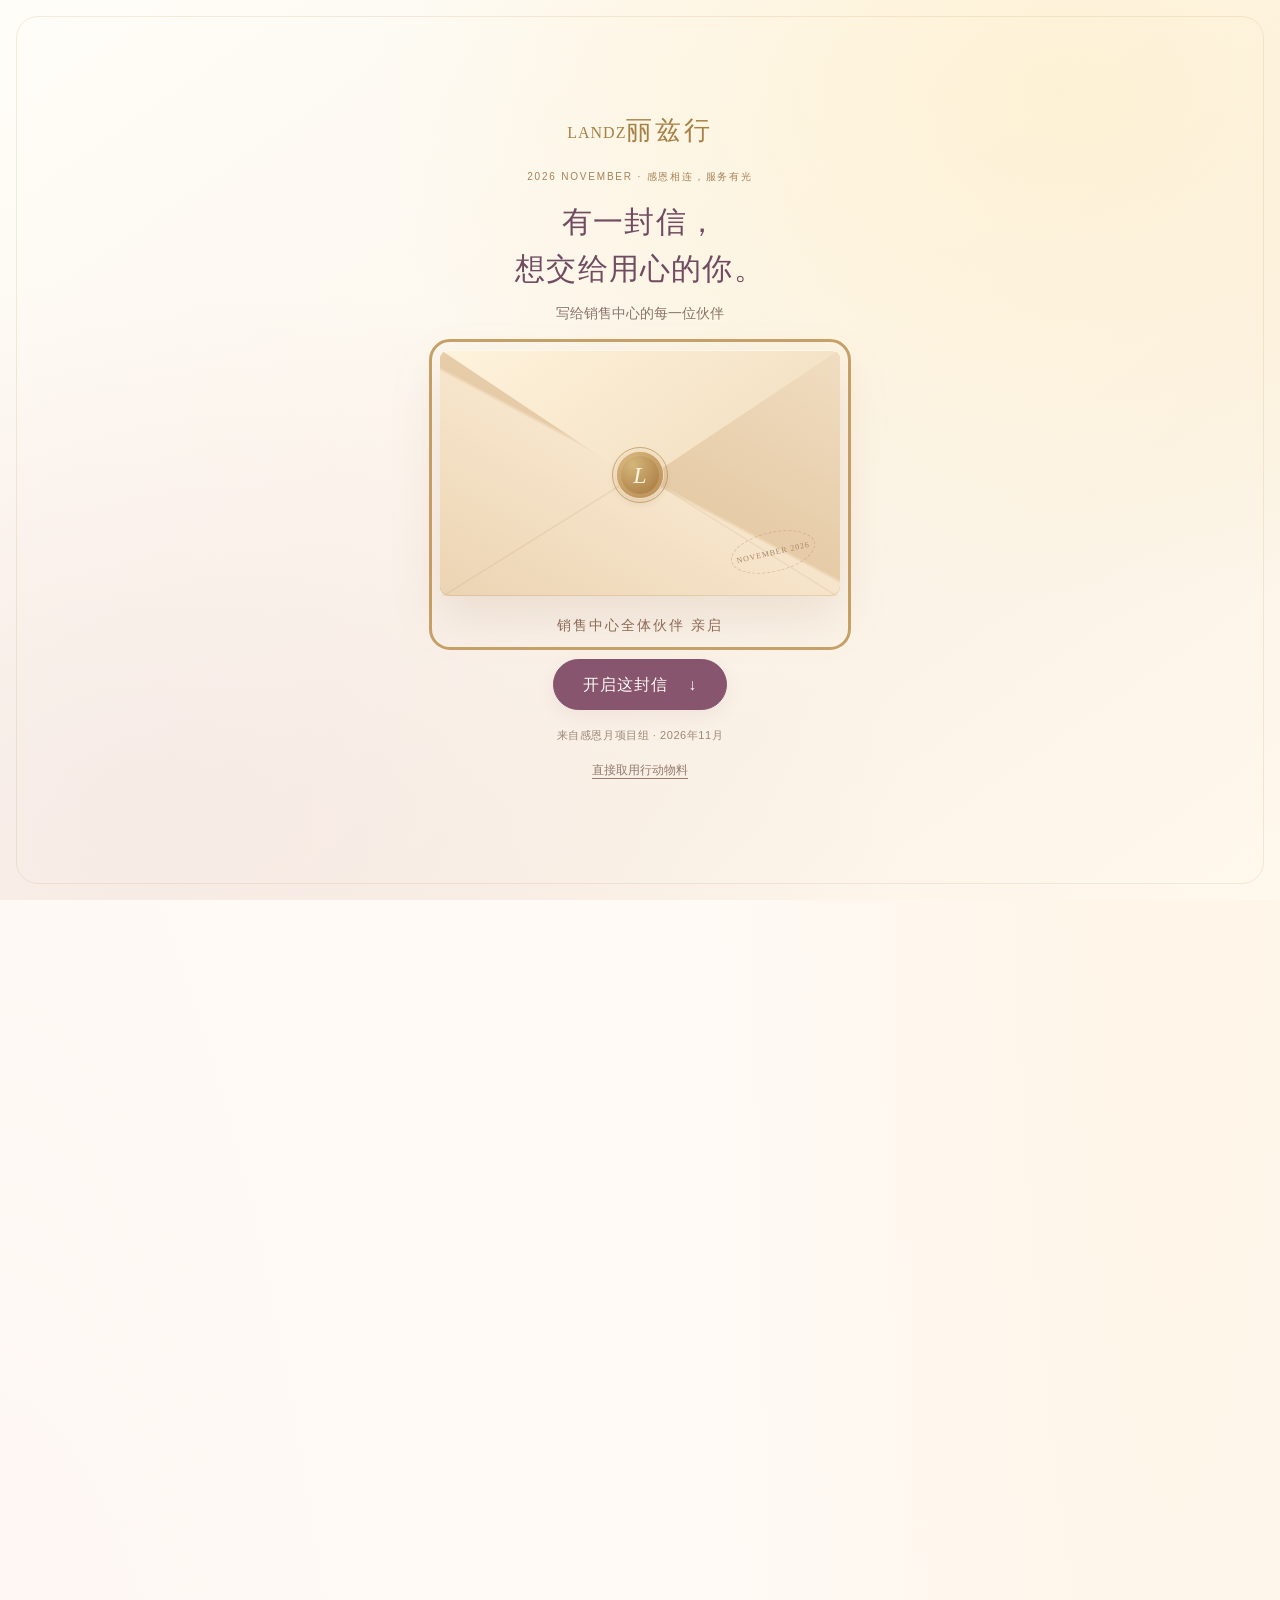
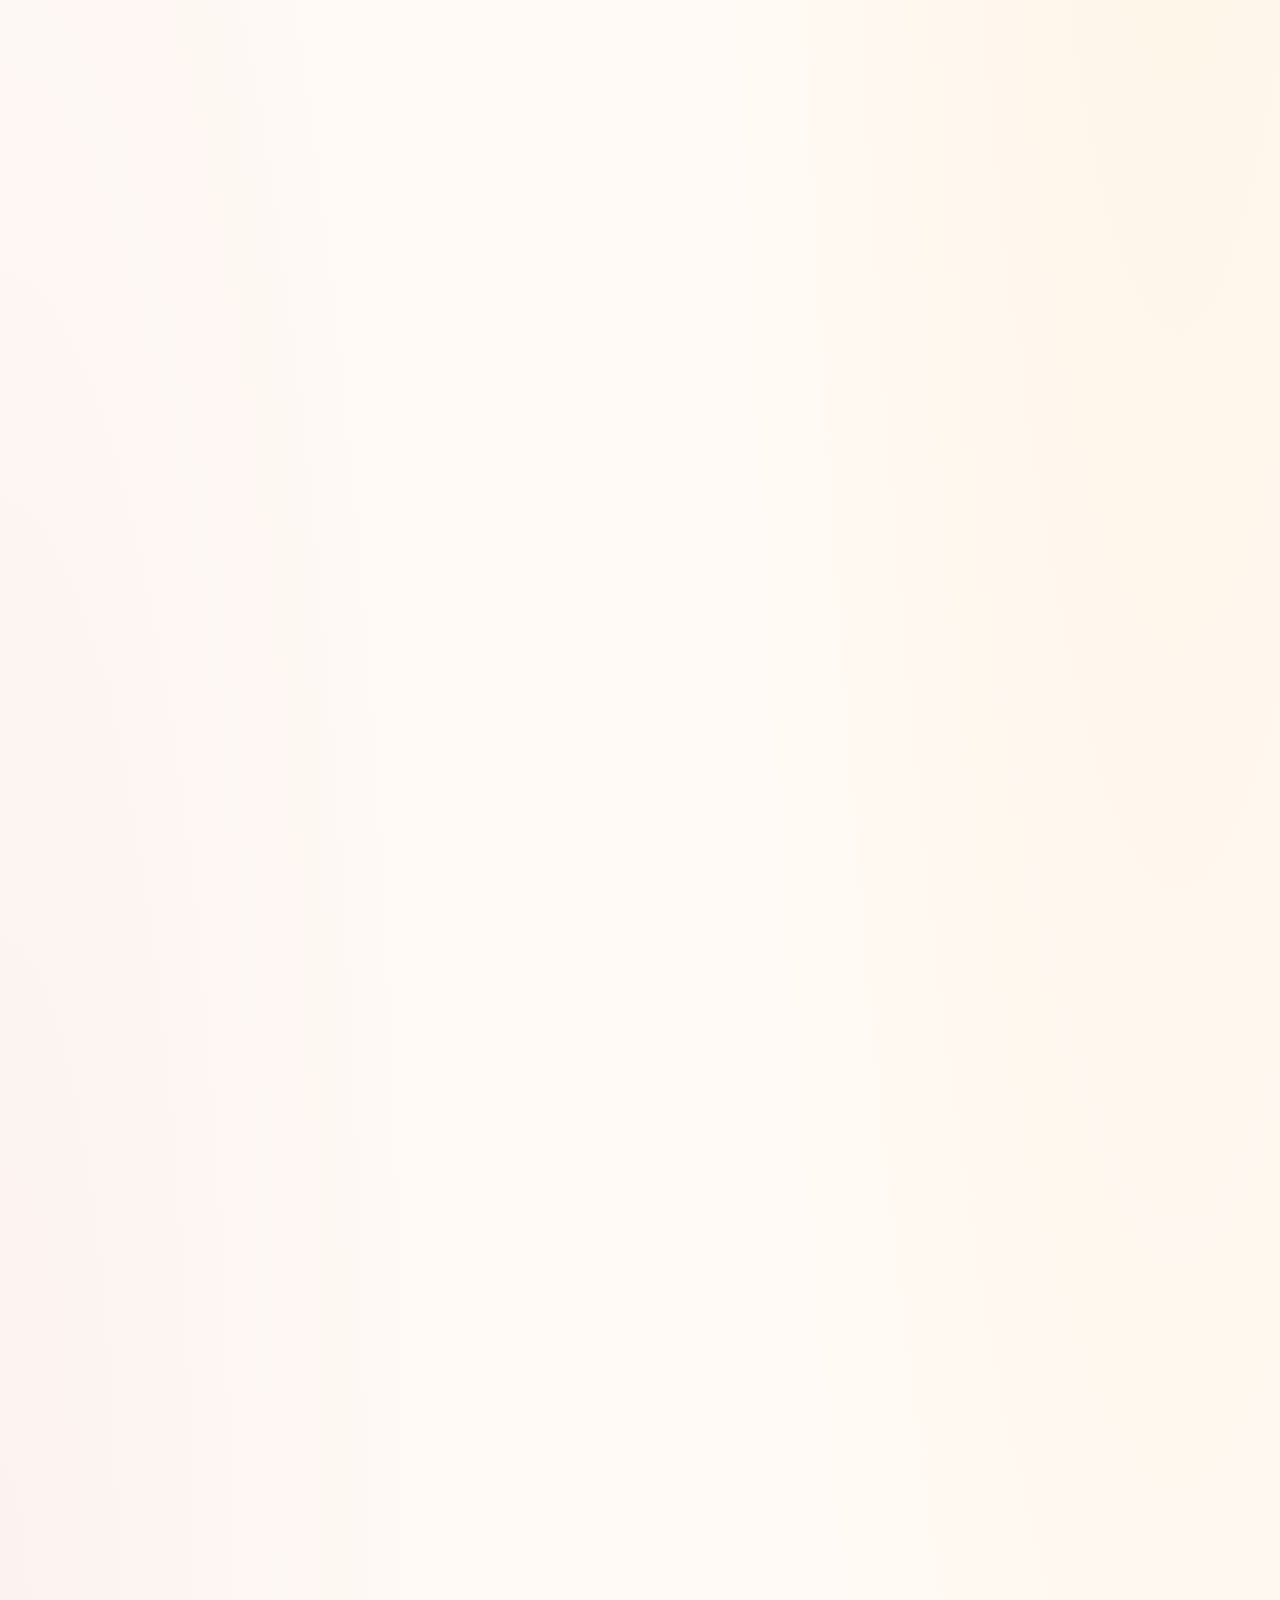
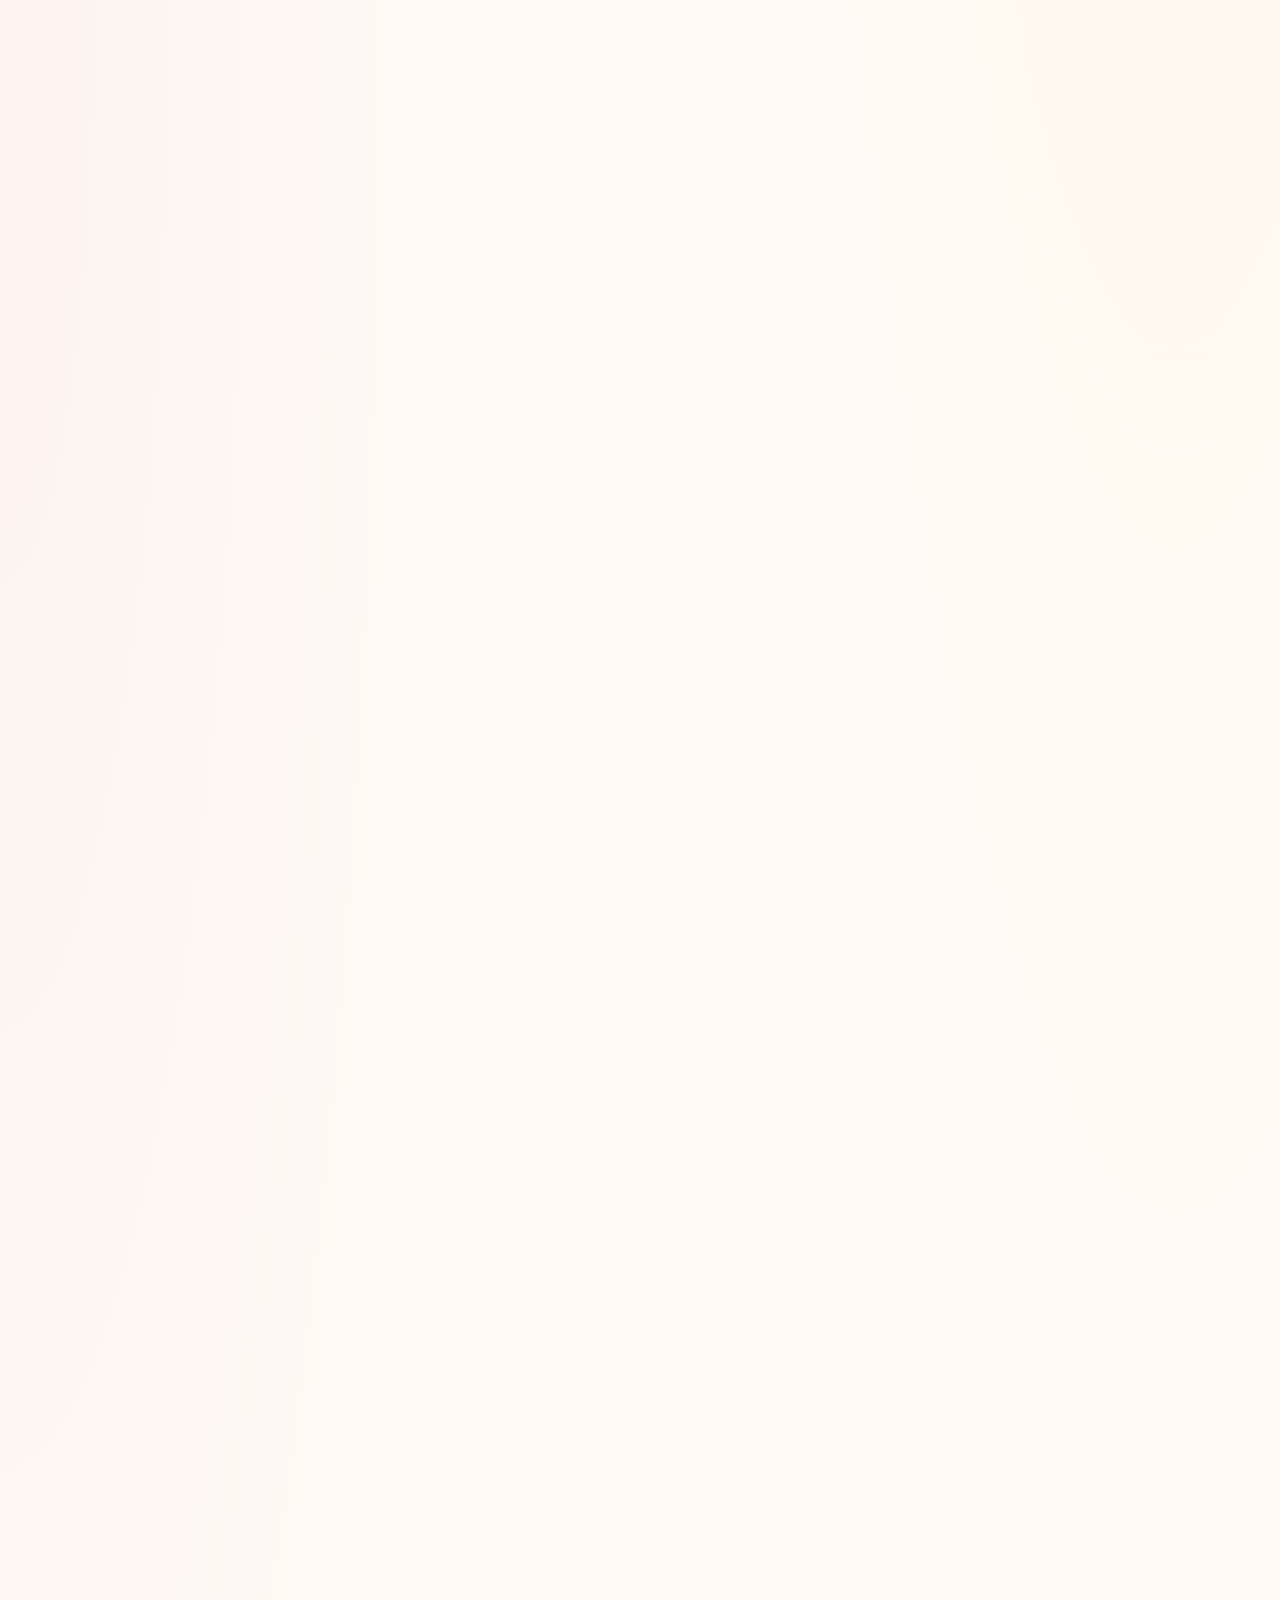
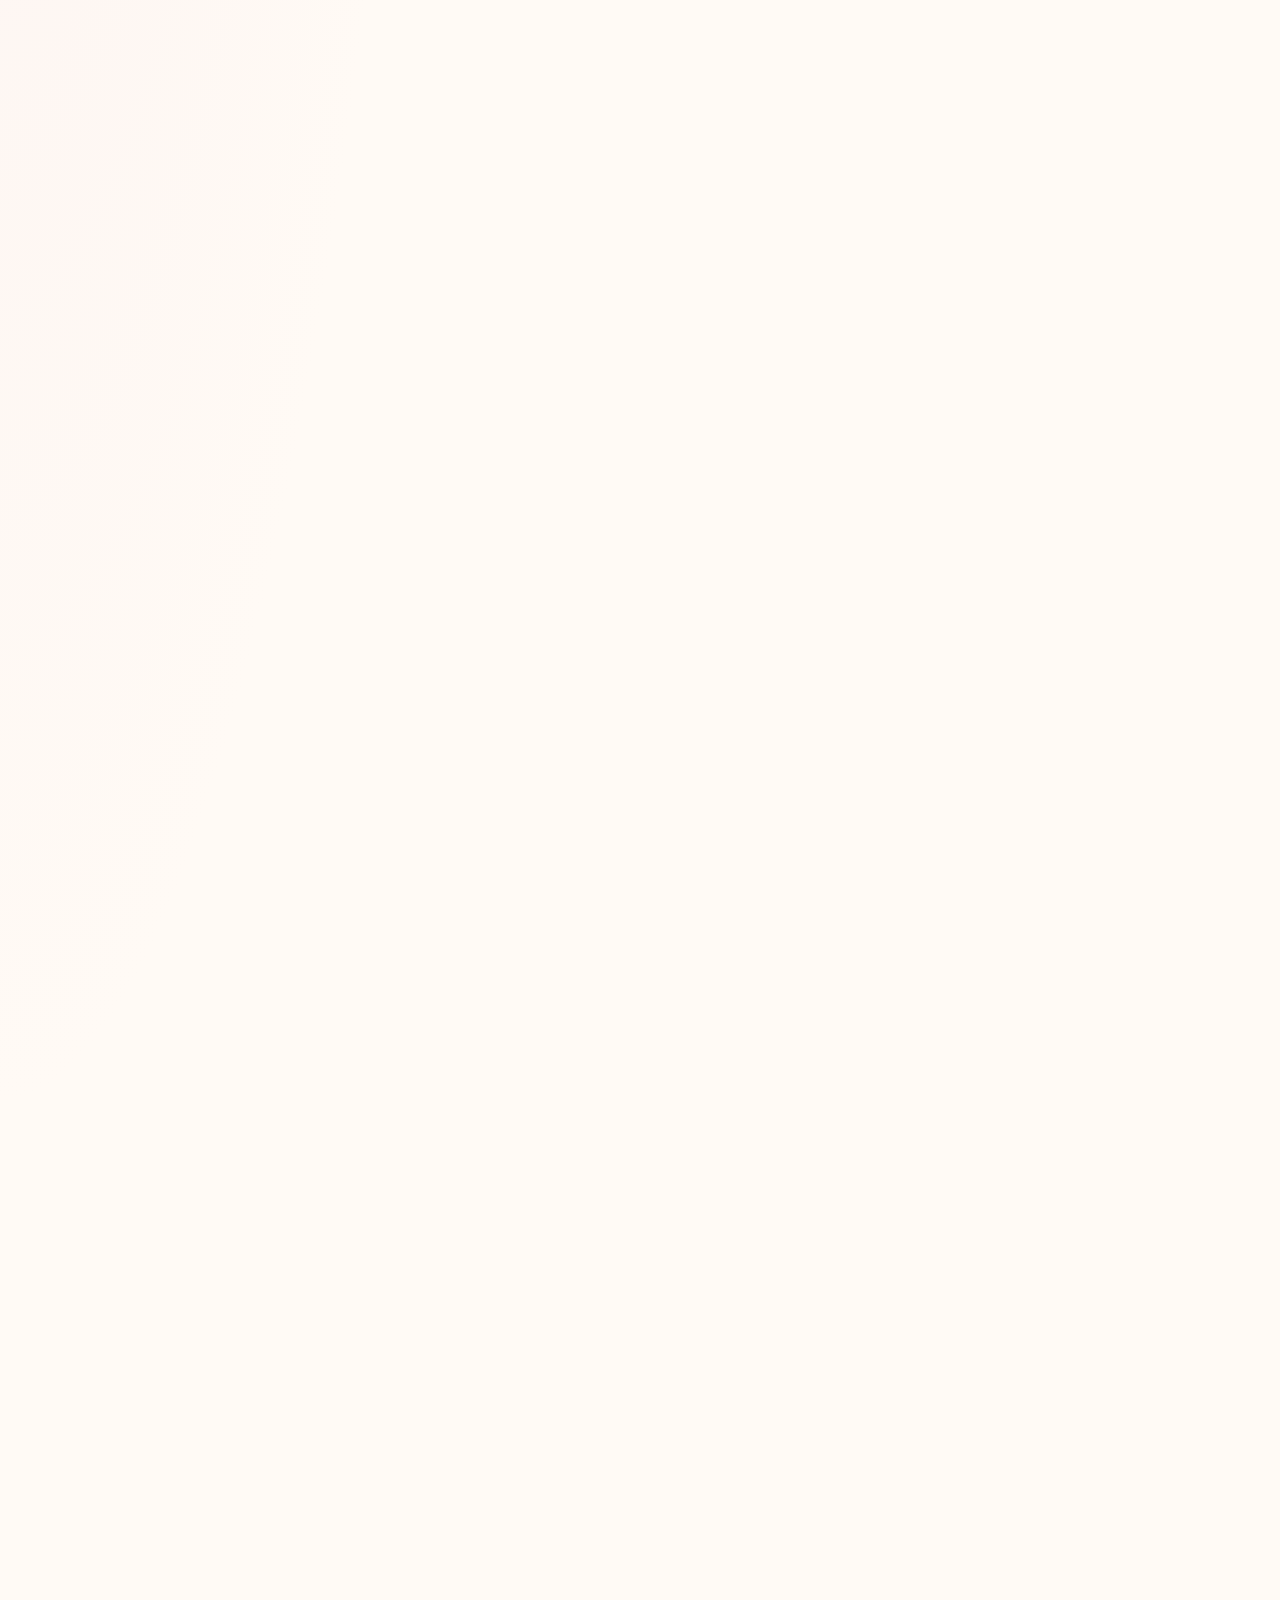
==== index.html @ f3559e44 "Refresh action pack section style assets" ====
<!doctype html>
<html lang="zh-CN">
<head>
  <meta charset="utf-8">
  <meta name="viewport" content="width=device-width,initial-scale=1,viewport-fit=cover">
  <meta name="theme-color" content="#fff8ee">
  <meta name="description" content="丽兹行11月感恩连接行动包。制作专属贺卡、选用表达文案、挑选伴手礼、下载专业资料，让每一份感谢落到真实服务。">
  <title>丽兹行感恩连接行动包｜贺卡・文案・服务资料</title>
  <link rel="stylesheet" href="style.css?v=20261102-section-hierarchy-v1">
  <link rel="stylesheet" href="card-maker.css?v=20261102-section-hierarchy-v1">
  <link rel="stylesheet" href="inline-material-upload.css?v=20261102-section-hierarchy-v1">
  <link rel="stylesheet" href="private-feedback.css?v=20261102-section-hierarchy-v1">
</head>
<body class="letter-arrival">
  <div class="site-grain" aria-hidden="true"></div>
  <section id="letter-entry" class="letter-entry" role="dialog" aria-modal="true" aria-labelledby="letter-entry-title" aria-busy="true">
    <div class="letter-entry-inner">
      <div class="entry-brand"><span>LANDZ</span><b>丽兹行</b></div>
      <p class="entry-kicker">2026 NOVEMBER · 感恩相连，服务有光</p>
      <h1 id="letter-entry-title">有一封信，<br>想交给用心的你。</h1>
      <p class="entry-intro">写给销售中心的每一位伙伴</p>
      <button id="open-partner-letter" class="envelope-open" type="button" aria-label="开启写给伙伴的信" disabled>
        <span class="envelope-art" aria-hidden="true"><span class="envelope-back"></span><span class="envelope-note"><small>致销售中心全体伙伴</small><strong>谢谢你的每一份用心</strong></span><span class="envelope-flap"></span><span class="envelope-front"></span><span class="envelope-seal">L</span></span>
        <span class="envelope-address">销售中心全体伙伴 亲启</span>
      </button>
      <button class="entry-open-label" type="button" data-open-letter disabled><span id="entry-open-text">正在准备这封信…</span><span aria-hidden="true">↓</span></button>
      <p class="entry-footnote">来自感恩月项目组 · 2026年11月</p>
      <button id="skip-letter-entry" class="entry-skip" type="button" disabled>直接取用行动物料</button>
    </div>
  </section>
  <header class="site-header">
    <a class="brand" href="./" aria-label="丽兹行感恩连接行动包首页"><span class="brand-mark">LANDZ</span><span class="brand-chinese">丽兹行<span>感恩连接行动包</span></span></a>
    <div class="header-right"><span class="month-label">NOVEMBER · 2026</span></div>
  </header>
  <main id="app"><div class="loading-state"><span class="loading-orbit"></span><p>正在打开感恩连接行动包…</p></div></main>
  <footer class="site-footer"><span>LANDZ · 丽兹行</span><p>让感谢被听见，让服务被感受到。</p><div><a href="#start">回到伙伴来信</a><a href="qr.html">行动包二维码</a><a href="admin.html" class="footer-admin">项目组管理 ↗</a></div></footer>
  <nav id="mobile-nav" class="mobile-nav" aria-label="行动快捷导航"></nav>
  <div id="toast" class="toast" role="status" aria-live="polite"></div>
  <script src="backend-config.js?v=20261102-section-hierarchy-v1"></script>
  <script src="supabase-adapter.js?v=20261102-section-hierarchy-v1"></script>
  <script src="assets.js?v=20261102-section-hierarchy-v1"></script>
  <script src="content-data.js?v=20261102-section-hierarchy-v1"></script>
  <script src="card-maker.js?v=20261102-section-hierarchy-v1"></script>
  <script src="inline-material-upload.js?v=20261102-section-hierarchy-v1"></script>
  <script src="private-feedback.js?v=20261102-section-hierarchy-v1"></script>
  <script src="app.js?v=20261102-section-hierarchy-v1"></script>
</body>
</html>
---- style.css ----
@charset "UTF-8";
:root{--ink:#292337;--muted:#766d81;--purple:#725691;--purple-dark:#604376;--lilac:#f0e8f8;--lilac-light:#f8f5fc;--line:#e8e1ef;--gold:#b6945e;--white:#fff;--radius:22px;--shadow:0 16px 48px #4a2a6a09;font-family:Inter,"PingFang SC","Microsoft YaHei",sans-serif;color:var(--ink);background:#fcfafc;font-synthesis:none;scroll-behavior:smooth}
*{box-sizing:border-box}body{margin:0}a{color:inherit;text-decoration:none}button,input,select,textarea{font:inherit}button,a,input,select,textarea{-webkit-tap-highlight-color:transparent}button{cursor:pointer}button:focus-visible,a:focus-visible,input:focus-visible,select:focus-visible,textarea:focus-visible{outline:3px solid #b09ac8;outline-offset:3px}button:disabled{cursor:default;opacity:.55}img{max-width:100%}.site-grain{position:fixed;inset:0;pointer-events:none;opacity:.13;z-index:-1;background-image:url("data:image/svg+xml,%3Csvg viewBox='0 0 180 180' xmlns='http://www.w3.org/2000/svg'%3E%3Cfilter id='n'%3E%3CfeTurbulence type='fractalNoise' baseFrequency='.8' numOctaves='3' stitchTiles='stitch'/%3E%3C/filter%3E%3Crect width='100%25' height='100%25' opacity='.22' filter='url(%23n)'/%3E%3C/svg%3E")}.site-header{max-width:1280px;margin:auto;padding:25px 42px;display:flex;align-items:center;justify-content:space-between;gap:20px}.brand{display:flex;align-items:center;gap:13px}.brand-mark{font-family:Georgia,serif;color:var(--purple);font-size:28px;letter-spacing:1.7px}.brand-chinese{border-left:1px solid #cbbddd;padding-left:13px;font-size:15px;font-weight:700;line-height:1.35;letter-spacing:1px}.brand-chinese>span{display:block;font-size:10px;font-weight:400;letter-spacing:.8px;color:var(--muted);margin-top:3px}.header-right{display:flex;align-items:center;gap:26px}.month-label{font-size:10px;color:var(--muted);letter-spacing:1.8px}.admin-link{font-size:12px;color:var(--muted)}.admin-link span{padding-left:7px}.page-shell{max-width:1180px;margin:auto;padding:0 26px}.hero{padding:56px 60px 46px;background:linear-gradient(115deg,#eee6f7 0%,#f8f2fa 58%,#f3ede4 100%);border:1px solid #e9dff0;position:relative;overflow:hidden;border-radius:30px}.hero:after{content:"";position:absolute;width:330px;height:330px;right:-100px;top:-90px;border:1px solid #c6b48b50;border-radius:50%;box-shadow:0 0 0 44px #cfb8a910,0 0 0 88px #cfb8a90c;pointer-events:none}.eyebrow{margin:0 0 19px;font-size:11px;font-weight:600;letter-spacing:2.6px;color:var(--purple)}.hero h1{font-weight:500;letter-spacing:1px;font-size:clamp(34px,4.1vw,56px);line-height:1.25;margin:0 0 22px;max-width:700px}.hero h1 em{font-style:normal;color:var(--purple)}.hero .hero-copy{max-width:650px;line-height:1.9;font-size:15px;color:#64576e;margin:0}.hero .hero-copy p{margin:0}.hero-bottom{margin-top:28px;display:flex;flex-wrap:wrap;gap:10px;align-items:center}.pill{display:inline-flex;align-items:center;gap:7px;font-size:11px;border-radius:30px;padding:8px 12px;border:1px solid #d6c8e5;color:#6c527e;background:#ffffff75}.pill:before{content:"";width:5px;height:5px;background:var(--gold);border-radius:50%}.hero-note{font-size:11px;color:#877b8d;letter-spacing:.5px;margin:24px 0 0}.view-switch{display:flex;gap:4px;background:#eee8f1;padding:4px;border-radius:12px;width:max-content;margin:25px 0 0}.view-switch a{padding:9px 16px;font-size:12px;border-radius:8px;color:var(--muted)}.view-switch a.active{background:white;color:var(--purple);box-shadow:0 2px 8px #50405c0c}.quick-grid{display:grid;grid-template-columns:repeat(4,1fr);gap:15px;margin:27px 0 45px}.quick-card{background:var(--white);border:1px solid var(--line);border-radius:18px;padding:22px;display:flex;flex-direction:column;min-height:163px;box-shadow:var(--shadow);transition:.2s}.quick-card:hover{transform:translateY(-3px);border-color:#c8b3df}.quick-top{display:flex;justify-content:space-between;align-items:center}.quick-icon{display:grid;place-items:center;width:36px;height:36px;background:var(--lilac-light);color:var(--purple);border-radius:11px;font-size:19px}.quick-number{font:11px Georgia,serif;color:#b2a3bf}.quick-card h3{font-size:17px;font-weight:600;margin:18px 0 8px}.quick-card p{font-size:12px;color:var(--muted);margin:0;line-height:1.65}.quick-card .arrow{margin-left:auto;color:var(--purple);font-size:15px}.section{margin:48px 0;scroll-margin-top:24px}.section-heading{display:flex;justify-content:space-between;gap:16px;align-items:flex-end;margin-bottom:20px;padding-bottom:14px;border-bottom:1px solid var(--line);position:relative}.section-heading:after{content:"";position:absolute;left:0;bottom:-1px;width:56px;height:2px;background:var(--gold)}.section-kicker{color:var(--gold);letter-spacing:2px;font-size:10px;margin:0 0 7px}.section h2{font-size:25px;font-weight:500;margin:0;letter-spacing:.5px}.section-intro{font-size:13px;color:var(--muted);line-height:1.8;max-width:680px;margin:12px 0 0}.section-number{font:italic 29px Georgia,serif;color:#d8c8e4}.section-link{font-size:12px;color:var(--purple);white-space:nowrap}.consensus-grid{display:grid;grid-template-columns:1.2fr 1fr;gap:18px}.surface{background:white;border:1px solid var(--line);border-radius:var(--radius);padding:28px;box-shadow:var(--shadow)}.surface h3{font-size:17px;margin:0 0 12px;font-weight:600}.surface p{line-height:1.85;color:#6c6275;font-size:13px;margin:0}.surface .reading p{margin:0}.surface .reading>*+*{margin-top:0}.consensus-main{background:linear-gradient(130deg,#f6f0fb,#fff);padding:32px}.quote-line{font-size:22px!important;line-height:1.65!important;color:#6c4d87!important;font-weight:500;margin-bottom:16px!important}.small-chapter{display:flex;gap:13px;padding:14px 0;border-top:1px solid var(--line)}.small-chapter:first-child{border-top:0;padding-top:0}.small-chapter:last-child{padding-bottom:0}.small-chapter>b{font:16px Georgia,serif;color:var(--gold);min-width:24px}.small-chapter h4{font-size:13px;margin:0 0 4px}.small-chapter p{font-size:12px;line-height:1.75}.callout{display:flex;gap:15px;align-items:flex-start;background:var(--lilac-light);border-left:3px solid #b599d2;border-radius:0 12px 12px 0;padding:17px 20px;margin-top:17px;font-size:12px;color:#72607f;line-height:1.85}.callout p{margin:0}.callout strong{color:#665174}.action-steps{display:flex;gap:20px;margin-top:22px}.action-step{display:flex;gap:10px;flex:1;font-size:12px;line-height:1.7;color:var(--muted)}.action-step b{display:grid;place-items:center;flex:0 0 24px;height:24px;border-radius:50%;background:#eadff3;color:var(--purple);font-size:10px}.filters{display:flex;gap:8px;flex-wrap:wrap;margin-bottom:18px}.filter-btn{padding:9px 15px;border:1px solid var(--line);background:white;border-radius:30px;color:#7c6b88;font-size:12px}.filter-btn.active{background:var(--purple);color:white;border-color:var(--purple)}.message-grid{display:grid;grid-template-columns:repeat(2,1fr);gap:16px}.message-card{border:1px solid var(--line);border-radius:18px;background:white;overflow:hidden}.message-card summary{cursor:pointer;list-style:none;display:flex;align-items:center;justify-content:space-between;padding:21px 23px;gap:14px}.message-card summary::-webkit-details-marker{display:none}.message-card summary:after{content:"+";font-size:20px;color:#aa91be;font-weight:300}.message-card[open] summary:after{content:"−"}.message-card h3{font-size:15px;line-height:1.6;margin:0}.message-card .message-inner{padding:0 23px 23px}.tags{display:flex;flex-wrap:wrap;gap:6px;margin-bottom:12px}.tag{font-size:10px;line-height:1.6;padding:3px 8px;border-radius:5px;background:#f3edf7;color:#896d9d}.tag.gold{background:#f8f2e7;color:#9d7a41}.message-text{font-size:13px;line-height:1.95;white-space:pre-wrap;margin:0;color:#5e5567}.message-tip{font-size:11px;line-height:1.7;color:#9b8ba7;margin-top:14px}.card-actions{display:flex;gap:8px;flex-wrap:wrap;margin-top:17px}.btn{display:inline-flex;align-items:center;justify-content:center;gap:8px;border:1px solid #d9cce5;border-radius:9px;padding:10px 15px;font-size:12px;line-height:1.35;color:var(--purple);background:white;min-height:38px}.btn.primary{background:var(--purple);color:white;border-color:var(--purple)}.btn.soft{background:#f5effa;border-color:transparent}.btn:hover{filter:brightness(.97)}.gift-grid{display:grid;grid-template-columns:repeat(3,1fr);gap:16px}.gift-card{border:1px solid var(--line);border-radius:18px;background:#fff;padding:23px;display:flex;flex-direction:column;min-height:300px}.gift-symbol{display:grid;place-items:center;width:44px;height:44px;border-radius:50%;background:linear-gradient(150deg,#f7f0fb,#eee4f6);color:#9a7cad;font-size:22px;margin-bottom:20px}.gift-card h3{font-size:16px;line-height:1.6;margin:0 0 10px}.gift-price{color:var(--purple);font-size:13px;font-weight:600;margin:0 0 14px}.gift-card dl{font-size:11px;line-height:1.8;margin:0 0 15px}.gift-card dt{color:#a395aa;display:inline}.gift-card dt:after{content:" · "}.gift-card dd{display:inline;margin:0;color:#6d6276}.gift-card dd:after{content:"";display:block}.gift-link{margin-top:auto}.gift-link small{display:block;color:#a08eac;font-size:10px;margin-top:8px;line-height:1.6}.gift-note{font-size:11px!important;color:#9c8da8!important;line-height:1.7!important;margin-top:11px!important}.material-list{display:grid;grid-template-columns:repeat(2,1fr);gap:14px}.material-row{display:flex;align-items:center;gap:16px;padding:20px;border:1px solid var(--line);border-radius:15px;background:white}.file-icon{font-size:11px;font-weight:700;display:grid;place-items:center;flex:0 0 42px;height:49px;border:1px solid #d9cce7;border-radius:8px;color:#8b6da0;background:#f8f3fc}.file-info{min-width:0;flex:1}.file-info h3{font-size:13px;margin:0 0 6px;overflow-wrap:anywhere}.file-info p{font-size:10px;color:var(--muted);margin:0;line-height:1.7}.material-row .btn{font-size:11px;padding:8px 11px;min-height:34px}.empty-state{padding:29px;border:1px dashed #d7c7e2;border-radius:18px;background:#fbf8fe;text-align:center;grid-column:1/-1}.empty-state strong{display:block;font-size:15px;color:#7e648f;font-weight:500;margin-bottom:8px}.empty-state p{font-size:12px;color:var(--muted);margin:0;line-height:1.85}.professional-intro{display:grid;grid-template-columns:repeat(3,1fr);gap:16px;margin-bottom:18px}.professional-card{border:1px solid var(--line);border-radius:15px;padding:21px;background:white}.professional-card h3{font-size:14px;margin:0 0 9px}.professional-card p{font-size:12px;color:var(--muted);margin:0;line-height:1.8}.editor-field{display:block;font-size:12px;color:#7a648a;margin-bottom:9px}.transaction-editor{width:100%;min-height:220px;resize:vertical;border:1px solid #d9cbe5;border-radius:12px;padding:18px;color:#655771;line-height:1.85;font-size:13px;background:#fff}.story-layout{display:grid;grid-template-columns:1fr 1fr;gap:18px}.story-banner{background:linear-gradient(130deg,#ece2f5,#f7f2ed);padding:34px;border:1px solid #e5daed;border-radius:22px}.story-banner h3{font-size:27px;font-weight:500;line-height:1.5;margin:0 0 17px;color:#705086}.story-banner p{font-size:13px;line-height:1.9;color:#806c8c;margin:0}.story-question{font-size:14px!important;margin-top:20px!important;color:#715185!important}.generic-list{margin:0;padding:0;list-style:none}.generic-list li{padding:9px 0;border-bottom:1px solid #eee7f3;font-size:13px;line-height:1.85;color:#6b6073}.generic-list li:last-child{border-bottom:0}.generic-list li strong{color:#6b4e80}.reading{font-size:13px;line-height:1.9;color:#6d6176}.reading p{margin:0}.reading ul{padding-left:19px;margin:0}.reading li{margin:0}.reading strong{color:#6e4d87}.reading h4{font-size:14px;color:#5e456f;margin:12px 0 4px}.reading h4:first-child{margin-top:0}.reading .property{margin:5px 0}.reading .property-label{font-weight:600;color:#76568b}.reading .property .reading{display:inline}.reading .reading-array{display:grid;gap:7px}.reading .reading-object{border-left:2px solid #e5d7ef;padding-left:13px;margin:10px 0}.reading .reading-object:first-child{margin-top:0}.project-hero{padding-bottom:34px}.project-hero h1{font-size:40px}.project-nav{display:flex;gap:7px;flex-wrap:wrap;margin:25px 0 0}.project-nav a{font-size:11px;color:#7d658e;padding:8px 11px;background:#ffffff80;border:1px solid #ded0e8;border-radius:7px}.metric-grid{display:grid;grid-template-columns:repeat(3,1fr);gap:14px;margin:24px 0}.metric-card{border:1px solid var(--line);border-radius:17px;padding:21px;background:white}.metric-card .label{font-size:11px;color:var(--muted);margin:0 0 9px}.metric-card strong{font:32px Georgia,serif;color:var(--purple);font-weight:400}.metric-card small{display:block;font-size:10px;color:#9a8ba5;line-height:1.6;margin-top:9px}.goal-headline{font-size:23px!important;color:#6f5084!important;font-weight:500;line-height:1.65!important;margin-bottom:19px!important}.goals-columns{display:grid;grid-template-columns:1fr 1fr;gap:18px}.goal-block{margin-top:20px}.goal-block h3{font-size:15px;color:#72518b;margin-bottom:10px}.numbered-item{display:flex;align-items:flex-start;gap:10px;margin:0;font-size:13px;line-height:1.95;color:#6e6277}.numbered-item>b{flex:0 0 20px;color:#8f6ca6}.numbered-item+.numbered-item{margin-top:0}.subgoal-grid{display:grid;grid-template-columns:repeat(3,1fr);gap:16px}.subgoal-card{border:1px solid var(--line);border-radius:20px;background:white;overflow:hidden}.subgoal-top{padding:25px;border-bottom:1px solid var(--line);background:#f9f5fc}.subgoal-top .no{font:30px Georgia,serif;color:#b9a1ca}.subgoal-top h3{font-size:18px;margin:13px 0 9px;line-height:1.55}.subgoal-top p{font-size:12px;color:var(--muted);line-height:1.85;margin:0}.subgoal-body{padding:23px}.support-label{font-size:10px;letter-spacing:1px;color:#ac8952;margin:0 0 12px}.support-item{padding:10px 0;border-bottom:1px solid var(--line)}.support-item:last-child{border-bottom:0}.support-item h4{font-size:13px;line-height:1.7;color:#74558a;margin:0 0 6px}.support-item p{font-size:11px;line-height:1.85;color:#8d7c99;margin:0}.foundation{margin-top:16px;border-top:1px dashed #dacde5;padding-top:14px}.foundation summary{font-size:11px;cursor:pointer;color:#8d7b99}.foundation .reading{font-size:11px;margin-top:10px}.role-grid{display:grid;grid-template-columns:repeat(5,1fr);gap:12px}.role-card{background:white;border:1px solid var(--line);border-radius:16px;padding:22px 18px}.role-card h3{font-size:14px;margin:0 0 12px;color:#73558a}.role-card .reading{font-size:11px;line-height:1.9}.timeline{position:relative;padding-left:25px}.timeline:before{content:"";position:absolute;top:15px;bottom:20px;width:1px;left:7px;background:#dfd1e9}.timeline-item{display:grid;grid-template-columns:125px 1fr;gap:18px;padding:0 0 24px;position:relative}.timeline-item:before{content:"";position:absolute;left:-22px;top:7px;width:9px;height:9px;background:#ac8cc4;border:2px solid #f7f1fc;border-radius:50%}.timeline-date{font-size:12px;color:#86619f;line-height:1.75;padding-top:2px}.timeline-content{border:1px solid var(--line);background:white;border-radius:15px;padding:20px 23px}.timeline-content h3{font-size:15px;margin:0 0 10px}.timeline-content .reading{font-size:12px}.timeline-meta{font-size:10px;color:#9b86a9;line-height:1.85;border-top:1px solid #eee6f5;padding-top:12px;margin-top:12px}.fees-grid{display:grid;grid-template-columns:1fr 1fr;gap:20px}.fee-table{width:100%;border-collapse:collapse;font-size:12px}.fee-table th{text-align:left;background:#f4edf9;font-size:11px;color:#8b6a9f;font-weight:500;padding:13px}.fee-table td{padding:12px 13px;border-bottom:1px solid #eee6f3;color:#786684}.fee-table td:last-child{font-weight:600;color:#78528e}.calculator{background:linear-gradient(145deg,#f4edf9,#fcf9ff);border:1px solid #e3d6ec;border-radius:19px;padding:27px}.calculator h3{font-size:17px;font-weight:500;color:#705285;margin:0 0 20px}.calc-field{margin-bottom:15px}.calc-field label{display:block;font-size:11px;color:#8b729c;margin-bottom:8px}.calc-field input{width:100%;padding:11px 12px;border:1px solid #daccdf;border-radius:8px;background:#ffffffcc;font-size:15px;color:#685172}.calc-output{border-top:1px solid #dfcfe9;padding-top:19px;display:flex;align-items:baseline;justify-content:space-between;gap:10px}.calc-output span{font-size:12px;color:#86619d}.calc-output strong{font:36px Georgia,serif;color:#77508d}.calc-output strong small{font-family:inherit;font-size:12px;padding-left:4px}.calc-explain{font-size:10px;color:#a08aae;line-height:1.8;margin:10px 0 0}.detail-panel{border:1px solid var(--line);border-radius:17px;background:white;margin-bottom:12px}.detail-panel>summary{cursor:pointer;padding:21px 24px;font-size:14px;font-weight:500;color:#705082}.detail-panel>.reading{padding:0 24px 24px}.wide-note{margin:25px 0 0;padding:18px 24px;background:#f4eef8;border-radius:13px;color:#8a719b;font-size:12px;line-height:1.9}.site-footer{max-width:1180px;margin:65px auto 0;border-top:1px solid var(--line);padding:30px 26px 35px;display:flex;align-items:center;gap:25px;flex-wrap:wrap;color:#9d8ba9}.site-footer>span{font:14px Georgia,serif;letter-spacing:1px;color:#8a6ba0}.site-footer p{font-size:11px;flex:1;margin:0}.site-footer>div{display:flex;gap:17px;font-size:10px}.mobile-nav{display:none}.toast{position:fixed;left:50%;bottom:28px;transform:translate(-50%,20px);background:#4c365e;color:white;font-size:12px;padding:13px 22px;border-radius:30px;box-shadow:0 10px 30px #4b2d6a20;opacity:0;pointer-events:none;transition:.2s;z-index:100}.toast.show{opacity:1;transform:translate(-50%,0)}.loading-state{min-height:60vh;display:grid;align-content:center;justify-items:center;gap:20px;font-size:13px;color:#9b83ad}.loading-orbit{width:38px;height:38px;border:1px solid #e1d2ed;border-top-color:#9776b0;border-radius:50%;animation:spin 1.2s linear infinite}@keyframes spin{to{transform:rotate(360deg)}}.error-state{margin:40px auto;max-width:600px;padding:35px;border:1px solid #e3d4eb;background:#f8f2fc;border-radius:20px;color:#8c699e;line-height:1.9}.error-state h1{font-size:22px}.print-label{display:none}.more-content{margin-top:18px}.more-content summary{font-size:12px;color:#8d729f;cursor:pointer}.more-content>.reading{margin-top:15px}.workshop-bar{display:flex;justify-content:space-between;gap:20px;align-items:center;margin-top:18px;padding:21px 25px;border:1px solid #e1d1ec;border-radius:15px;background:#f6f0fa}.workshop-bar h3{font-size:14px;margin:0 0 7px;color:#7b588f}.workshop-bar p{margin:0;font-size:11px;color:#9e87ad;line-height:1.8}.acceptance-card{border:1px solid var(--line);border-radius:17px;padding:24px;background:white}.audience-grid{display:grid;grid-template-columns:repeat(4,1fr);gap:12px}.audience-card{border:1px solid var(--line);border-radius:15px;padding:20px;background:white}.audience-card:first-child{background:#f3eaf9;border-color:#cdb3e0}.audience-card h3{font-size:14px;line-height:1.6;margin:0 0 8px;color:#77528f}.audience-card p{font-size:11px;line-height:1.9;color:#8f799e;margin:0}.table-wrap{overflow:auto;border:1px solid var(--line);border-radius:14px}.data-table{width:100%;border-collapse:collapse;font-size:12px;background:white}.data-table th{background:#f5f0f9;color:#8b6e9e;font-size:11px;text-align:left;font-weight:500}.data-table th,.data-table td{padding:13px 15px;line-height:1.8;vertical-align:top;border-bottom:1px solid #eee6f3}.data-table td{color:#786883}.data-table tr:last-child td{border-bottom:0}.jump-target{scroll-margin-top:20px}
@media(max-width:1000px){.hero{padding:43px}.role-grid{grid-template-columns:repeat(3,1fr)}.subgoal-grid{grid-template-columns:1fr}.subgoal-card{display:grid;grid-template-columns:1fr 1.4fr}.subgoal-top{border-bottom:0;border-right:1px solid var(--line)}.gift-grid{grid-template-columns:repeat(2,1fr)}.professional-intro{grid-template-columns:1fr}.professional-card{display:grid;grid-template-columns:120px 1fr;gap:10px}.audience-grid{grid-template-columns:repeat(2,1fr)}}
@media(max-width:700px){:root{--radius:17px}.site-header{padding:19px 20px;gap:12px}.brand-mark{font-size:23px}.brand-chinese{font-size:12px;padding-left:10px}.brand-chinese>span{font-size:9px}.header-right{gap:10px}.month-label{display:none}.admin-link{font-size:10px}.page-shell{padding:0 16px}.hero{padding:34px 25px 28px;border-radius:23px}.hero h1{font-size:35px;letter-spacing:0;line-height:1.3;margin-bottom:18px}.hero:after{right:-170px;top:-170px}.eyebrow{font-size:9px;letter-spacing:2px;margin-bottom:16px}.hero .hero-copy{font-size:13px;line-height:1.95}.hero-bottom{margin-top:22px;gap:7px}.pill{font-size:9px;padding:7px 10px}.hero-note{font-size:10px;line-height:1.8;margin-top:17px}.view-switch{margin-top:19px}.view-switch a{font-size:11px;padding:8px 12px}.quick-grid{grid-template-columns:1fr 1fr;gap:10px;margin:18px 0 32px}.quick-card{padding:17px;min-height:145px;border-radius:15px}.quick-card h3{font-size:15px;margin-top:15px}.quick-card p{font-size:10px;line-height:1.7}.quick-icon{width:30px;height:30px;font-size:17px}.section{margin:34px 0;scroll-margin-top:15px}.section-heading{margin-bottom:16px;gap:8px}.section h2{font-size:22px}.section-kicker{font-size:8px;letter-spacing:1.5px}.section-intro{font-size:11px;line-height:1.9}.section-number{font-size:25px}.consensus-grid,.goals-columns,.story-layout,.fees-grid{grid-template-columns:1fr}.surface{padding:23px}.consensus-main{padding:25px}.quote-line{font-size:21px!important}.surface p{font-size:12px}.action-steps{display:grid;gap:11px}.action-step{font-size:11px;align-items:center}.message-grid{grid-template-columns:1fr;gap:11px}.message-card summary{padding:18px 20px}.message-card h3{font-size:14px}.message-card .message-inner{padding:0 20px 20px}.message-text{font-size:12px;line-height:1.95}.filters{gap:7px;margin-bottom:15px}.filter-btn{padding:8px 12px;font-size:10px}.gift-grid{grid-template-columns:1fr 1fr;gap:10px}.gift-card{padding:17px;min-height:320px;border-radius:15px}.gift-symbol{width:36px;height:36px;font-size:18px;margin-bottom:14px}.gift-card h3{font-size:13px;line-height:1.75}.gift-price{font-size:11px;line-height:1.7}.gift-card dl{font-size:10px;line-height:1.85}.gift-card .btn{width:100%;font-size:10px;padding:9px}.gift-link small,.gift-note{font-size:9px!important}.material-list{grid-template-columns:1fr}.material-row{padding:16px;gap:12px}.file-icon{width:35px;flex-basis:35px;height:42px;font-size:9px}.file-info h3{font-size:12px}.file-info p{font-size:9px}.empty-state{padding:24px 18px}.empty-state strong{font-size:13px}.empty-state p{font-size:11px}.professional-card{display:block;padding:19px}.professional-card h3{font-size:13px}.professional-card p{font-size:11px}.transaction-editor{font-size:12px;padding:15px}.story-banner{padding:27px}.story-banner h3{font-size:24px}.story-banner p{font-size:12px}.reading{font-size:12px;line-height:1.95}.reading h4{font-size:13px}.project-hero h1{font-size:29px}.project-nav{gap:6px}.project-nav a{font-size:9px;padding:7px 9px}.metric-grid{gap:8px;margin:16px 0}.metric-card{padding:16px 12px;border-radius:13px}.metric-card .label{font-size:9px;line-height:1.6}.metric-card strong{font-size:25px}.metric-card small{font-size:8px}.goal-headline{font-size:19px!important}.numbered-item{font-size:12px;gap:7px;line-height:1.95}.subgoal-card{display:block}.subgoal-top{border-right:0;border-bottom:1px solid var(--line);padding:22px}.subgoal-top .no{font-size:25px}.subgoal-top h3{font-size:17px}.subgoal-body{padding:21px}.role-grid{grid-template-columns:1fr;gap:10px}.role-card{padding:20px}.role-card h3{font-size:14px}.role-card .reading{font-size:12px}.timeline{padding-left:18px}.timeline:before{left:3px}.timeline-item{grid-template-columns:1fr;gap:9px;padding-bottom:20px}.timeline-item:before{left:-18px;top:6px}.timeline-date{font-size:11px}.timeline-content{padding:18px 20px}.timeline-content h3{font-size:14px}.timeline-content .reading{font-size:11px}.timeline-meta{font-size:9px}.callout{font-size:11px;padding:15px 16px}.fees-grid{gap:14px}.fee-table{font-size:11px}.fee-table th{font-size:10px}.fee-table th,.fee-table td{padding:11px 12px}.calculator{padding:22px}.detail-panel>summary{font-size:13px;padding:19px 20px}.detail-panel>.reading{padding:0 20px 20px}.site-footer{padding:25px 20px 110px;margin-top:40px;gap:13px}.site-footer>span{font-size:12px}.site-footer p{font-size:10px;flex:auto}.site-footer>div{width:100%;font-size:9px;gap:14px}.mobile-nav{display:flex;position:fixed;bottom:0;left:0;right:0;background:#ffffffed;border-top:1px solid #e6dbed;padding:10px 8px calc(9px + env(safe-area-inset-bottom));justify-content:space-around;z-index:50;backdrop-filter:blur(15px)}.mobile-nav a{display:flex;flex-direction:column;align-items:center;gap:5px;font-size:9px;color:#8f769f;min-width:50px}.mobile-nav a>span{font-size:17px}.mobile-nav a.active{color:#6d438c}.toast{bottom:90px;font-size:11px;max-width:90vw;text-align:center;width:max-content}.workshop-bar{align-items:flex-start;padding:19px;gap:12px}.workshop-bar .btn{font-size:10px;padding:9px 11px;flex-shrink:0}.workshop-bar h3{font-size:13px}.workshop-bar p{font-size:10px}.audience-grid{gap:10px}.audience-card{padding:17px}.audience-card h3{font-size:12px}.audience-card p{font-size:10px}.data-table{min-width:570px;font-size:11px}.data-table th{font-size:10px}.data-table th,.data-table td{padding:11px 13px}}
@media(prefers-reduced-motion:reduce){*{scroll-behavior:auto!important;animation:none!important;transition:none!important}}
.tag.availability{background:#faf0e2;color:#9a753c}.gift-delivery{border-top:1px solid var(--line);margin-top:12px;padding-top:11px}.gift-delivery summary{font-size:10px;line-height:1.75;color:#9b7b45;cursor:pointer}.gift-delivery p{font-size:10px;line-height:1.85;color:#9984a6;margin:8px 0 0}.audience-card .tag{margin-bottom:10px}@media(max-width:700px){.gift-delivery summary,.gift-delivery p{font-size:9px}.gift-card .quick-top{gap:5px;align-items:flex-start}.gift-card .tag{font-size:8px;padding:3px 5px}}
.numbered-item p,.reading p,.goal-block p{margin:0;padding:0}.numbered-item p:empty,.reading p:empty{display:none}.numbered-item strong,.property-label,.support-item h4,.goal-block h3{font-weight:700;color:var(--purple)}.template-downloads{border:1px solid var(--line);border-radius:16px;padding:20px 23px;background:#fff}.template-downloads>summary{font-size:13px;font-weight:600;color:var(--purple)}.template-intro{font-size:11px;line-height:1.85;color:var(--muted);margin:15px 0}.template-gallery{display:grid;grid-template-columns:repeat(3,1fr);gap:16px}.template-card{border:1px solid var(--line);border-radius:14px;overflow:hidden;background:#fff}.template-preview{display:block;background:#f4eef9;overflow:hidden}.template-preview.online{aspect-ratio:3/4}.template-preview.offline{aspect-ratio:148/105}.template-preview img{display:block;width:100%;height:100%;object-fit:contain}.template-info{padding:17px}.template-info h3{font-size:14px;font-weight:600;color:#72528a;margin:10px 0 8px}.template-info>p{font-size:10px;color:#9b87a8;line-height:1.7;margin:0}.template-info .card-actions{gap:6px;margin-top:13px}.template-info .btn{font-size:10px;padding:8px 10px;min-height:33px}@media(max-width:700px){.template-downloads{padding:18px 16px}.template-gallery{grid-template-columns:1fr 1fr;gap:10px}.template-info{padding:13px}.template-info h3{font-size:12px}.template-info .card-actions{display:grid;gap:6px}.template-info .btn{font-size:9px}.template-intro{font-size:10px}}
@media print{.site-header,.site-footer,.mobile-nav,.view-switch,.filters,.card-actions,.admin-link,.quick-grid,.project-nav,.calculator,.toast{display:none!important}body{background:white}.page-shell{max-width:none;padding:0}.hero{padding:22px;border-radius:0;background:#f7f2fa;break-inside:avoid}.hero h1{font-size:28px}.hero:after{display:none}.section{margin:24px 0;break-inside:auto}.surface,.role-card,.subgoal-card,.gift-card,.message-card,.timeline-content{box-shadow:none;break-inside:avoid}.subgoal-grid,.role-grid,.gift-grid,.message-grid{display:block}.subgoal-card,.role-card,.gift-card,.message-card{margin-bottom:12px}.section h2{font-size:20px}.section-number{display:none}details{display:block}details>*{display:block!important}details>summary{list-style:none}.material-list{display:block}.material-row{margin-bottom:10px}.story-layout,.consensus-grid,.goals-columns,.fees-grid{display:block}.surface{margin-bottom:14px}.reading,.numbered-item{font-size:11px}.timeline-item{grid-template-columns:100px 1fr}.print-label{display:block}}
/* Sales-center action pack: a quiet directory and tools within reach. */
.site-header{max-width:1480px;padding:26px 34px}.sales-layout{display:grid;grid-template-columns:210px minmax(0,1fr);gap:34px;max-width:1480px;margin:0 auto;padding:0 34px}.sales-body.page-shell{max-width:none;min-width:0;padding:0;width:100%}.sales-directory{position:sticky;top:22px;align-self:start;max-height:calc(100vh - 44px);overflow:auto;padding:28px 0 20px}.directory-title>span{display:block;color:var(--gold);font-size:9px;letter-spacing:1.8px;margin-bottom:14px}.directory-title h2{font-size:23px;line-height:1.5;font-weight:500;color:#684d7e;margin:0 0 12px}.directory-title p{font-size:11px;line-height:1.9;color:#9a88a7;margin:0 0 23px}.directory-links{display:grid;gap:5px}.directory-links>a{display:flex;gap:10px;align-items:flex-start;padding:12px 11px;border:1px solid transparent;border-radius:11px;color:#8b769a;transition:background .2s,border-color .2s}.directory-links>a>span{font:11px Georgia,serif;flex:0 0 21px;padding-top:2px;color:#ae98bd}.directory-links>a>b{font-size:11px;font-weight:500;line-height:1.7}.directory-links>a:hover,.directory-links>a.active{background:#f1eaf8;border-color:#e3d8ec;color:#6d4b89}.directory-links>a.active>b{font-weight:650}.directory-links .directory-extra{border-top:1px solid #e9e0ef;border-radius:0;margin-top:10px;padding-top:19px}.directory-qr{display:flex;align-items:center;justify-content:space-between;border-top:1px solid var(--line);margin-top:21px;padding:20px 10px 0;font-size:10px;color:#9c83ae}.directory-qr>span{font-size:14px}.phone-directory{display:none}.sales-body .hero{padding:48px 45px 40px}.sales-body .hero h1{font-size:clamp(36px,3.8vw,52px)}.sales-body .hero-copy p+p{margin-top:16px}.hero-cta{display:inline-flex;align-items:center;gap:24px;background:#fff9;border:1px solid #d7c5e4;border-radius:11px;padding:13px 17px;font-size:12px;color:#74518d;margin-top:25px}.hero-cta:hover{background:white}.sales-aim{margin:28px 0 0;padding:28px 30px;border:1px solid var(--line);border-radius:21px;background:#fff}.sales-aim>h2{font-size:20px;font-weight:500;margin:0 0 22px;line-height:1.6;color:#6e4f86}.sales-aim-grid{display:grid;grid-template-columns:repeat(3,1fr);gap:25px}.sales-aim-grid article{position:relative}.sales-aim-grid article>b{font:19px Georgia,serif;color:#baa1cc;display:block;margin-bottom:8px}.sales-aim-grid h3{font-size:13px;font-weight:600;line-height:1.75;color:#73558a;margin:0 0 9px}.sales-aim-grid p{font-size:11px;line-height:1.9;color:#92829d;margin:0}.sales-body .quick-grid{margin-bottom:38px}.sales-body .quick-card{padding:20px;min-height:170px}.sales-body .quick-card h3{font-size:15px;line-height:1.65}.sales-body .quick-card p{font-size:11px;line-height:1.85}.sales-body .professional-intro{grid-template-columns:repeat(3,1fr)}.closing-banner{border:1px solid #e4d8ed;border-radius:24px;padding:37px 41px;background:linear-gradient(125deg,#eee5f7,#f8f4ef)}.closing-banner .closing-lead{font-size:27px;line-height:1.7;color:#73508b;margin:0 0 22px;letter-spacing:.5px}.closing-banner>p:not(.closing-lead){font-size:13px;line-height:1.95;color:#8c729e;margin:0}.closing-banner .card-actions{margin-top:25px}.story-support>.reading{padding:20px 23px;border:1px solid var(--line);border-radius:16px;background:white}.story-support .generic-list{margin:14px 0}.support-panel>summary{display:flex;justify-content:space-between;gap:16px;align-items:center;list-style:none}.support-panel>summary:after{content:'＋';color:#a08aaf;font-size:18px}.support-panel[open]>summary:after{content:'−'}.support-panel>summary>span{font-weight:600}.support-panel>summary>small{font-size:10px;color:#ab95b8;font-weight:400;margin-left:auto}.support-panel .workshop-bar{margin-top:0}.support-panel .fees-grid{margin-top:6px}.support-panel .surface{padding:23px}.support-rules{border-top:1px solid var(--line);margin-top:21px;padding-top:20px}.support-rules h4{margin:0 0 10px;font-size:13px}.support-rules>p{margin:0;line-height:1.95}.support-rules>p+p{margin-top:8px}.site-footer{max-width:1480px;padding-left:278px;padding-right:34px}.footer-admin{opacity:.7}.footer-admin:hover{opacity:1}
@media(max-width:1100px){.sales-layout{grid-template-columns:minmax(0,1fr);padding:0 28px}.sales-directory{display:none}.phone-directory{display:block;background:#fff;border:1px solid var(--line);border-radius:14px;margin-bottom:18px;padding:14px 18px}.phone-directory>summary{cursor:pointer;display:flex;justify-content:space-between;align-items:center;gap:12px;list-style:none}.phone-directory>summary>span{font-size:12px;color:#74558b;font-weight:600}.phone-directory>summary>b{font-size:10px;font-weight:400;color:#aa94b8}.phone-directory>summary>b:after{content:' ＋';font-size:14px}.phone-directory[open]>summary>b:after{content:' −'}.phone-directory .directory-links{margin-top:14px;grid-template-columns:1fr 1fr}.phone-directory .directory-extra{border:0;padding-top:12px;margin-top:0}.site-footer{padding-left:28px;padding-right:28px}.sales-body .hero{padding:44px}.sales-body .professional-intro{grid-template-columns:repeat(3,1fr)}.sales-body .professional-card{display:block}}
@media(max-width:700px){.site-header{padding:19px 20px}.sales-layout{padding:0 16px}.sales-body .hero{padding:32px 25px 28px}.sales-body .hero h1{font-size:35px}.sales-body .hero-copy{font-size:12px;line-height:1.95}.sales-body .hero-copy p+p{margin-top:13px}.desktop-break{display:none}.hero-cta{margin-top:20px;font-size:11px;padding:11px 14px}.phone-directory{padding:14px 16px;border-radius:12px;margin-bottom:13px}.phone-directory>summary>b{font-size:9px}.phone-directory .directory-links{grid-template-columns:1fr;gap:0}.phone-directory .directory-links>a{padding:10px 8px}.phone-directory .directory-links>a>b{font-size:11px}.phone-directory .directory-links>a>span{font-size:10px}.sales-aim{padding:24px 22px;margin-top:16px;border-radius:17px}.sales-aim>h2{font-size:18px;margin-bottom:18px}.sales-aim-grid{grid-template-columns:1fr;gap:19px}.sales-aim-grid article{padding-left:28px}.sales-aim-grid article>b{position:absolute;left:0;top:1px;font-size:16px}.sales-aim-grid h3{font-size:13px;margin-bottom:6px}.sales-aim-grid p{font-size:11px}.sales-body .quick-grid{margin-bottom:30px}.sales-body .quick-card{padding:17px;min-height:160px}.sales-body .quick-card h3{font-size:14px}.sales-body .quick-card p{font-size:10px}.sales-body .professional-intro{grid-template-columns:1fr;gap:10px}.closing-banner{padding:27px 25px;border-radius:19px}.closing-banner .closing-lead{font-size:23px;line-height:1.7;margin-bottom:18px}.closing-banner>p:not(.closing-lead){font-size:12px}.closing-banner .card-actions{gap:8px}.closing-banner .btn{font-size:11px;padding:11px 13px}.support-panel>summary{flex-wrap:wrap;gap:7px;position:relative;padding-right:37px}.support-panel>summary>small{display:block;margin:0;flex-basis:100%;font-size:10px;line-height:1.7}.support-panel>summary:after{position:absolute;right:19px;top:20px}.support-panel .surface{padding:18px}.support-panel .fee-table th,.support-panel .fee-table td{font-size:10px;padding:11px 10px}.support-panel .workshop-bar{display:block}.support-panel .workshop-bar .btn{margin-top:14px}.site-footer{padding-left:20px;padding-right:20px}.site-footer>div{flex-wrap:wrap}}
@media print{.sales-directory,.phone-directory,.hero-cta{display:none!important}.sales-layout{display:block;padding:0;max-width:none}.sales-body .hero{padding:22px}.sales-body .hero h1{font-size:28px}.sales-aim{padding:20px}.sales-aim-grid{display:block}.sales-aim-grid article{margin-bottom:15px}.closing-banner{padding:24px;background:#f7f2fa}.closing-banner .closing-lead{font-size:23px}.support-panel>summary>small{font-size:10px}}
/* Bright business collection: warm paper, champagne and LANDZ plum. */
:root{--ink:#3f3039;--muted:#7a6c70;--purple:#86516f;--purple-dark:#6e3d59;--lilac:#faf0ed;--lilac-light:#fffaf5;--line:#eaded3;--gold:#b78a48;--shadow:0 18px 50px #724d2310;background:#fffaf2;font-family:"Noto Sans CJK SC","PingFang SC","Microsoft YaHei",sans-serif}
body{background:radial-gradient(ellipse at 92% 3%,#ffeccf66 0,transparent 28%),radial-gradient(ellipse at 0 30%,#f7e6e860 0,transparent 25%),#fffaf5;color:var(--ink)}
.site-grain{opacity:.08}.site-header{max-width:1520px;padding:28px 32px}.brand-mark{color:#a77c3c}.brand-chinese{border-color:#d5b991;color:#5d3b53}.brand-chinese>span,.month-label{color:#947b64}.month-label{border:1px solid #ead7b8;border-radius:30px;padding:9px 14px;background:#fff7e9}.sales-layout{max-width:1520px;grid-template-columns:215px minmax(0,1fr);gap:30px;padding:0 32px}.sales-directory{padding-top:28px}.directory-title>span{color:#b1884d;font-size:9px;letter-spacing:1.6px}.directory-title h2{font-family:"Songti SC","STSong","SimSun",serif;font-weight:600;font-size:25px;line-height:1.45;color:#714765}.directory-title p{color:#927d73;font-size:11px}.directory-links{gap:5px}.directory-links>a{color:#826d73;border-radius:12px;padding:12px 11px}.directory-links>a>b{font-size:12px;font-weight:500}.directory-links>a>span{color:#b09066}.directory-links>a:hover,.directory-links>a.active{background:linear-gradient(105deg,#f6e9df,#f7eef1);border-color:#e7cfc3;color:#78435e}.directory-links .directory-extra{border-color:#eadbd0}.directory-qr{color:#96754c;border-color:#e7d7c4}.phone-directory{background:#fffdf9;border-color:#e7d6c5}.phone-directory>summary>span{color:#82526c}.phone-directory>summary>b{color:#9b8074}
.sales-body .hero{background:radial-gradient(ellipse at 90% 8%,#fff6d3 0,transparent 48%),linear-gradient(115deg,#fff7eb 3%,#f9e8e7 58%,#fef3df 100%);border:1px solid #efd9c1;border-radius:28px;padding:36px 34px;box-shadow:0 20px 60px #a7772910}.hero:after{width:330px;height:330px;right:-140px;top:-160px;border-color:#d3ad7140;box-shadow:0 0 0 32px #e3bf8920,0 0 0 64px #e3bf8910}.hero-layout{position:relative;z-index:1;display:grid;grid-template-columns:minmax(0,1fr) 245px;gap:24px;align-items:center}.hero-content{min-width:0}.hero .eyebrow{font-size:10px;letter-spacing:1.3px;line-height:1.8;color:#a57b42;margin-bottom:12px}.hero-theme{font-size:13px;letter-spacing:2px;color:#9b6e56;margin:0 0 16px}.sales-body .hero h1{font-family:"Songti SC","STSong","SimSun",serif;font-size:clamp(32px,3.4vw,46px);font-weight:600;line-height:1.28;letter-spacing:.7px;margin-bottom:21px}.hero h1 em{color:#82516f}.hero .hero-copy{font-size:13px;color:#77615e;line-height:1.95;max-width:620px}.sales-body .hero-copy p+p{margin-top:12px}.hero-bottom{margin-top:21px;gap:8px}.pill{background:#fffaf0d9;border-color:#e3cba8;color:#8d6851;font-size:10px;padding:7px 11px}.pill:before{background:#be985f}.hero-actions{display:flex;gap:20px;align-items:center;flex-wrap:wrap;margin-top:22px}.hero-cta{margin:0;background:#86516f;border:1px solid #86516f;color:#fff9f3;border-radius:10px;padding:12px 17px;box-shadow:0 8px 20px #8e4e6e1a;font-size:12px;gap:20px}.hero-cta:hover{background:#75435f}.hero-secondary{font-size:12px;color:#956d56;display:inline-flex;gap:12px;align-items:center}.hero-guide{position:relative;align-self:center;padding-bottom:7px}.ip-portrait{position:relative;max-width:245px;aspect-ratio:1;margin:0 auto -8px}.ip-portrait:before{content:'';position:absolute;inset:10% 2% 0;background:radial-gradient(ellipse,#fff5c6 0,#ffe7ba45 50%,transparent 70%);border-radius:50%;z-index:-1}.ip-portrait img{display:block;width:100%;height:100%;object-fit:contain;filter:drop-shadow(0 13px 14px #94724915)}.ip-speech{position:relative;text-align:center;background:#fffdf6e6;border:1px solid #e9d4b0;padding:16px 12px 14px;border-radius:16px;box-shadow:0 12px 30px #a4772a09}.ip-speech>span{display:block;color:#a17a42;font-size:10px;letter-spacing:1px}.ip-speech p{font-size:14px;color:#745366;line-height:1.8;margin:7px 0}.ip-speech small{font-size:9px;color:#a5907d}
.sales-aim{background:#fffefa;border-color:#eadbcb;border-radius:20px;padding:26px 28px;margin-top:22px}.sales-aim>h2{font-family:"Songti SC","STSong","SimSun",serif;color:#684456;font-size:22px;font-weight:600;margin-bottom:20px}.sales-aim-grid{gap:24px}.sales-aim-grid article>b{font-size:22px;color:#c19861}.sales-aim-grid h3{font-size:14px;color:#80546b}.sales-aim-grid p{font-size:12px;color:#8c7974;line-height:1.85}.quick-grid{gap:12px;margin:22px 0 38px}.sales-body .quick-card{padding:20px 18px;min-height:176px;border-color:#e9d6be;background:linear-gradient(140deg,#fffdf7,#fff1dd)}.sales-body .quick-card:nth-child(2){background:linear-gradient(140deg,#fffdfa,#fae9e6);border-color:#ebd0ca}.sales-body .quick-card:nth-child(3){background:linear-gradient(140deg,#fffdf7,#f7edcf);border-color:#e8d9b3}.sales-body .quick-card:nth-child(4){background:linear-gradient(140deg,#fffef8,#eef1e4);border-color:#d7dfca}.quick-icon{background:#ffffffa8;color:#ad7c4b;border-color:#e4cfb3}.quick-number{color:#b4926c}.sales-body .quick-card h3{font-size:15px;color:#795169}.sales-body .quick-card p{font-size:11px;color:#957e72}.quick-card .arrow{color:#b18d5c}.section{margin:44px 0;scroll-margin-top:24px}.section-kicker{color:#ac7e42;font-size:10px;letter-spacing:1.7px}.section h2{font-family:"Songti SC","STSong","SimSun",serif;color:#654457;font-weight:600;font-size:26px;line-height:1.5}.section-intro{color:#927970;line-height:1.9;font-size:13px;max-width:790px}.section-number{color:#dcc4a4;font-size:28px}.surface{background:#fffefb;border-color:#e8d8c7;box-shadow:0 10px 30px #80532a05}.surface h3{color:#82566b}.quote-line{font-family:"Songti SC","STSong","SimSun",serif;color:#80516a;line-height:1.75}.reading{color:#82716c;line-height:1.95;font-size:13px}.reading p+p{margin-top:12px}.reading strong,.reading h4,.property-label{color:#80516a}.callout{background:linear-gradient(110deg,#fff7e7,#fcf0e9);border-color:#ead2b7;color:#916a50;border-left:3px solid #c69d65;border-radius:10px}.callout strong{color:#855669}.more-content>summary{color:#916844}.guide-facts{list-style:none;padding:0;margin:16px 0 0;border-top:1px solid #eddfcf}.guide-facts li{display:flex;gap:13px;padding:12px 0;border-bottom:1px solid #f0e6da;font-size:12px;line-height:1.85}.guide-facts strong{flex:0 0 58px;color:#946b4b;font-weight:600}.guide-facts span{color:#8b7771}.audience-card{background:#fffdf8;border-color:#e8d7bf}.audience-card h3{color:#80536a}.audience-card p{color:#8b7771}.tag{background:#f6e9e8;color:#9b6679}.tag.gold{background:#fcf0d9;color:#a37d45}.tool-guide{display:flex;gap:13px;align-items:center;padding:12px 18px;margin:-1px 0 21px;background:linear-gradient(105deg,#fff8e9,#fffdfa);border:1px solid #eedbc0;border-radius:14px}.tool-guide>img{width:52px;height:52px;object-fit:contain;flex:0 0 52px}.tool-guide p{font-size:12px;line-height:1.85;color:#91786b;margin:0}.tool-guide strong{font-size:12px;color:#986b49;display:block;font-weight:600}.template-downloads{background:#fffdf9;border-color:#e7d4bb}.template-downloads>summary{color:#8e674a}.template-card{border-color:#e4d2bc;background:#fffdfa}.template-preview{background:#f9f0e3}.template-info h3{color:#7f5269}.template-info>p,.template-intro{color:#9b8172}.message-guide{display:flex;align-items:center;gap:10px;flex-wrap:wrap;font-size:11px;color:#99734d;margin-bottom:20px;background:#fff5e3;border:1px solid #f0dfc2;border-radius:11px;padding:12px 16px}.message-guide strong{color:#875767;margin-right:5px}.message-guide i{font-style:normal;color:#c3a273}.filters{gap:7px;margin-bottom:20px}.filter-btn{border-color:#e4d2bd;color:#9a7967;background:#fffdfa;font-size:12px}.filter-btn.active{background:#86516f;border-color:#86516f;color:#fff}.message-grid{gap:18px}.message-card{background:#fffefa;border-color:#e8d4bf;border-radius:18px;box-shadow:0 12px 24px #98662605}.message-card[open]{border-color:#d8b991;background:linear-gradient(140deg,#fffdfa,#fff7e9)}.message-card summary{padding:22px 24px;background:linear-gradient(110deg,#fffdfa,#fcf2e9)}.message-card h3{color:#745067;font-size:15px;line-height:1.8}.message-card summary:after{color:#b99468}.message-card .message-inner{padding:0 24px 24px}.message-text{font-family:"Noto Sans CJK SC","PingFang SC","Microsoft YaHei",sans-serif;color:#75625e;font-size:13px;line-height:2.1;white-space:pre-wrap;letter-spacing:.2px}.message-tip{color:#ac8e76;background:#fff7e9;border-top:1px solid #eddec8;padding-top:12px;font-size:11px}.btn{background:#fffdf8;border-color:#dcc4a9;color:#8d5b72;border-radius:9px}.btn.primary{background:#86516f;border-color:#86516f;color:#fffaf4}.btn.soft{background:#fff0dc}.gift-card{background:#fffefa;border-color:#e7d7c2;box-shadow:0 10px 25px #9e773307}.gift-symbol{color:#aa8051;background:linear-gradient(145deg,#fff4df,#f1dfbc)}.gift-card h3{color:#765269}.gift-price{color:#a07342}.gift-card dt{color:#b1957a}.gift-card dd{color:#8a7468}.gift-note,.gift-link small{color:#a68c78!important}.gift-delivery{border-color:#eee1d0}.gift-delivery summary,.gift-delivery p{color:#a17f5b}.material-row,.professional-card{background:#fffefb;border-color:#e6d6c1}.professional-card h3,.file-info h3{color:#795365}.professional-card p,.file-info p{color:#927b70}.file-icon{border-color:#e4d0af;color:#aa8353;background:#fff4df}.empty-state{background:#fff8e9;border-color:#dec8a6}.empty-state strong{color:#98724b}.empty-state p{color:#a08a74}.transaction-editor{border-color:#e1c9ab;background:#fffdf8;color:#7b655f}.detail-panel,.story-support>.reading{border-color:#e6d3ba;background:#fffdf8}.detail-panel>summary{color:#86596f}.detail-panel .reading{color:#8a756c}.closing-banner{display:flex;align-items:center;gap:25px;background:radial-gradient(ellipse at 90% 10%,#fff4cd,transparent 50%),linear-gradient(115deg,#fae9e4,#fff4df);border-color:#ead1b5;border-radius:23px;padding:34px 34px}.closing-banner>div{flex:1;min-width:0}.closing-banner .closing-lead{font-family:"Songti SC","STSong","SimSun",serif;color:#81526a;font-size:27px;line-height:1.6;margin:0 0 17px}.closing-banner>div>p:not(.closing-lead){font-size:13px;line-height:1.95;color:#97786a;margin:0}.closing-ip{width:150px;height:150px;object-fit:contain;flex:0 0 150px;filter:drop-shadow(0 10px 13px #94724916)}.support-panel>summary>small{color:#a68d77}.support-panel>summary:after{color:#bb996f}.fee-table th{background:#faf0dd;color:#98754a}.fee-table td,.fee-table th{border-color:#eee0c9}.calculator{background:linear-gradient(130deg,#fff5e0,#f7ece5);border-color:#e7d1af}.calc-field input{border-color:#e3caaa;background:#fffdf8;color:#835a69}.calc-output{color:#986c42}.generic-list li{border-color:#eddfce;color:#8a756b}.generic-list li strong{color:#8b5a70}.workshop-bar{background:#fff5e4;border-color:#ead4b5}.workshop-bar h3{color:#85596d}.site-footer{max-width:1520px;border-color:#eadac5;padding-left:277px;color:#9b7f66}.site-footer>span{color:#9d7a45}.mobile-nav{background:#fffaf2f5;border-color:#e6d1b3}.mobile-nav a{color:#a4856e}.mobile-nav a.active{color:#87526e}.toast{background:#785067;color:#fffaf3}
@media(min-width:1500px){.hero-layout{grid-template-columns:minmax(0,1fr) 280px;gap:36px}.ip-portrait{max-width:280px}.hero .hero-copy{font-size:14px}.sales-body .hero{padding:42px 42px}}
@media(max-width:1200px) and (min-width:1101px){.hero-layout{grid-template-columns:minmax(0,1fr) 195px;gap:18px}.sales-body .hero{padding:30px 27px}.ip-speech p{font-size:13px}.hero .hero-copy{font-size:12px}.hero .eyebrow{font-size:9px}.sales-body .hero h1{font-size:34px}.hero-theme{font-size:12px}}
@media(max-width:1100px){.sales-layout{grid-template-columns:minmax(0,1fr);padding:0 25px;gap:0}.site-header{padding:23px 25px}.site-footer{padding-left:25px;padding-right:25px}.hero-layout{grid-template-columns:minmax(0,1fr) 230px}.sales-body .hero{padding:32px}.phone-directory .directory-links>a{color:#8b6c6a}.sales-aim-grid p{font-size:12px}}
@media(max-width:760px){.site-header{padding:20px 18px}.brand-mark{font-size:25px}.brand-chinese{font-size:13px}.brand-chinese>span{font-size:9px}.month-label{font-size:8px;letter-spacing:.8px;padding:7px 9px}.sales-layout{padding:0 15px}.sales-body .hero{padding:26px 23px;border-radius:23px}.hero-layout{grid-template-columns:minmax(0,1fr);gap:19px}.hero-guide{display:grid;grid-template-columns:115px minmax(0,1fr);align-items:center;gap:9px;padding:12px 0 0;border-top:1px solid #ead5bc}.ip-portrait{width:115px;height:115px;margin:0}.ip-speech{text-align:left;padding:13px 12px;border-radius:12px}.ip-speech>span{font-size:9px}.ip-speech p{font-size:12px;line-height:1.8;margin:6px 0}.ip-speech small{font-size:8px}.sales-body .hero h1{font-size:34px;margin-bottom:18px}.hero-theme{font-size:12px;margin-bottom:13px}.hero .eyebrow{font-size:8px;letter-spacing:1px}.hero .hero-copy{font-size:12px;line-height:1.95}.hero-bottom{margin-top:17px}.pill{font-size:9px;padding:6px 9px}.hero-actions{margin-top:19px;gap:18px}.hero-cta{font-size:11px;padding:11px 14px}.hero-secondary{font-size:11px}.sales-aim{padding:23px 21px;margin-top:17px}.sales-aim>h2{font-size:20px;margin-bottom:20px}.sales-aim-grid{grid-template-columns:1fr;gap:20px}.sales-aim-grid article{padding-left:32px}.sales-aim-grid article>b{font-size:19px}.sales-aim-grid h3{font-size:13px}.sales-aim-grid p{font-size:11px}.sales-body .quick-card{padding:17px 15px;min-height:165px}.sales-body .quick-card h3{font-size:14px}.sales-body .quick-card p{font-size:10px}.section h2{font-size:23px}.section-kicker{font-size:9px;letter-spacing:1.2px}.section-intro{font-size:12px;line-height:1.9}.section-number{font-size:24px}.reading{font-size:12px}.guide-facts li{font-size:11px}.guide-facts strong{flex-basis:54px}.tool-guide{padding:10px 12px;gap:10px}.tool-guide>img{width:45px;height:45px;flex-basis:45px}.tool-guide p,.tool-guide strong{font-size:10px}.message-guide{font-size:10px;gap:7px;padding:12px}.message-guide strong{flex-basis:100%}.message-card summary{padding:20px}.message-card h3{font-size:14px}.message-card .message-inner{padding:0 20px 21px}.message-text{font-size:12px;line-height:2}.filter-btn{font-size:11px}.closing-banner{padding:26px 23px;gap:15px;align-items:flex-start}.closing-banner .closing-lead{font-size:22px;line-height:1.6}.closing-ip{width:78px;height:78px;flex-basis:78px;margin-top:12px}.closing-banner>div>p:not(.closing-lead){font-size:12px}.closing-banner .card-actions{gap:7px}.closing-banner .btn{font-size:10px;padding:10px 11px}.site-footer{padding-left:20px;padding-right:20px}.site-footer p{color:#ac9583}.message-tip{font-size:10px}}
@media(max-width:390px){.sales-body .hero h1{font-size:30px}.hero-guide{grid-template-columns:95px minmax(0,1fr)}.ip-portrait{width:95px;height:95px}.ip-speech{padding:11px 9px}.ip-speech p{font-size:11px}.ip-speech small{font-size:7px}.hero-actions{gap:14px}.closing-ip{display:none}}
@media(prefers-reduced-motion:no-preference){.quick-card,.hero-cta,.btn,.filter-btn{transition:transform .18s ease,box-shadow .18s ease,background .18s ease}.quick-card:hover{transform:translateY(-3px);box-shadow:0 14px 25px #8f633d10}.hero-cta:hover{transform:translateY(-1px)}}
@media print{body{background:#fff}.hero-guide,.tool-guide,.closing-ip{display:none}.hero-layout{display:block}.closing-banner{background:#fff8ee}.site-footer{padding-left:0}.sales-body .hero{background:#fff9ee;box-shadow:none}}

/* A letter to every sales partner; tools follow the short opening. */
.sales-body .letter-hero{padding:36px 38px;border-color:#e5cfaf;background:radial-gradient(ellipse at 100% 0,#fff1c9 0,transparent 52%),linear-gradient(125deg,#fffaf1,#fcf2eb 72%,#fff4df);box-shadow:0 14px 40px #9b74440a}
.letter-hero .hero-layout{grid-template-columns:minmax(0,1fr) 230px;gap:32px;align-items:center}
.letter-hero:after{opacity:.45}
.letter-hero .hero-content{position:relative;z-index:1;min-width:0}
.letter-hero .eyebrow{font-size:10px;letter-spacing:1.8px;margin:0 0 9px;color:#997342}
.letter-hero .hero-tool-name{font-size:12px;line-height:1.6;letter-spacing:1.2px;color:#886d58;margin:0 0 14px}
.sales-body .letter-hero h1{font-family:"Songti SC",STSong,SimSun,serif;font-size:clamp(29px,3vw,39px);font-weight:500;line-height:1.45;letter-spacing:.03em;margin:0 0 21px;max-width:none;color:#45363d}
.letter-hero h1 em{color:#80566d;font-style:normal}
.letter-hero .letter-salutation{font-size:15px;line-height:1.8;color:#775064;margin:0 0 8px}
.letter-hero .letter-intro,.letter-hero .letter-rest{color:#65534e;font-size:15px;line-height:1.95;overflow-wrap:anywhere}
.letter-hero .letter-intro p,.letter-hero .letter-rest p{margin:0 0 10px}
.letter-hero .letter-intro p:last-child{margin-bottom:0}
.welcome-letter-more{margin-top:12px;min-width:0}
.welcome-letter-more>summary{cursor:pointer;display:flex;align-items:center;gap:11px;min-height:40px;width:max-content;max-width:100%;font-size:13px;font-weight:600;line-height:1.6;color:#86516f;list-style:none}
.welcome-letter-more>summary::-webkit-details-marker{display:none}
.welcome-letter-more>summary:after{content:"＋";font-size:15px;font-weight:400}
.welcome-letter-more[open]>summary:after{content:"−"}
.welcome-letter-more .letter-rest{padding-top:2px}
.letter-hero .letter-rest .letter-signature{font-family:"Songti SC",STSong,SimSun,serif;text-align:right;color:#80556b;letter-spacing:.06em;margin:14px 0 0;padding-top:9px}
.letter-hero .hero-guide{align-self:center;position:relative;z-index:1}
.letter-hero .ip-portrait{width:100%;max-width:230px;margin:0 auto 9px}
.letter-hero .ip-speech{background:#fffdf8dd;border-color:#e4cfad;box-shadow:0 8px 21px #96724808}
.letter-hero .ip-speech p{color:#79526a;font-size:14px}
.tool-launcher{scroll-margin-top:18px;margin:25px 0 20px}
.tool-launcher-heading{margin-bottom:14px;display:flex;flex-wrap:wrap;align-items:baseline;justify-content:space-between;column-gap:16px;row-gap:6px}
.tool-launcher-heading h2{font-size:21px;line-height:1.6;font-weight:600;color:#775067;letter-spacing:.02em;margin:0}
.tool-launcher-heading p{font-size:12px;line-height:1.8;color:#806d60;margin:0}
.tool-launcher .quick-grid{margin:0;gap:13px}
.sales-body .tool-launcher .quick-card{min-width:0;min-height:157px;padding:20px;background:linear-gradient(145deg,#fffefb,#fff9ef);border-color:#e6d5bd;box-shadow:0 7px 21px #92704406}
.tool-launcher .quick-icon{background:#f8eddf;color:#946c4f}
.tool-launcher .quick-number{color:#aa8c64}
.sales-body .tool-launcher .quick-card h3{color:#765067;font-size:16px;margin:12px 0 7px}
.sales-body .tool-launcher .quick-card p{font-size:13px;line-height:1.75;color:#7c695c}
.tool-launcher .quick-card .arrow{margin-top:7px;color:#987547}
.mobile-companion{display:none}
.sales-body .usage-guide{margin:19px 0 0;padding:17px 22px;background:#fffaf1;border:1px solid #e7d7c0;border-radius:16px}
.usage-guide>summary{display:grid;grid-template-columns:minmax(0,1fr) auto;align-items:center;column-gap:14px;row-gap:3px;cursor:pointer;list-style:none;min-height:40px;color:#785369}
.usage-guide>summary::-webkit-details-marker,.guide-disclosure>summary::-webkit-details-marker{display:none}
.usage-guide>summary:after,.guide-disclosure>summary:after{content:"＋";font-size:19px;font-weight:400;color:#ac8752;flex:0 0 auto}
.usage-guide[open]>summary:after,.guide-disclosure[open]>summary:after{content:"−"}
.usage-guide>summary h2{font-size:17px;line-height:1.65;font-weight:600;margin:0;color:#785369}
.usage-guide>summary>span,.guide-disclosure>summary>span{grid-column:1;font-size:17px;line-height:1.65;font-weight:600;color:#785369}
.usage-guide>summary>small,.guide-disclosure>summary>small{grid-column:1;font-size:12px;line-height:1.75;font-weight:400;color:#8a7260}
.usage-guide>summary:after,.guide-disclosure>summary:after{grid-column:2;grid-row:1 / span 2;align-self:center}
.usage-guide .sales-aim-grid{margin:19px 0 5px}
.usage-guide .sales-aim-grid p{color:#756157;font-size:13px;line-height:1.85}
.guide-disclosure{margin-top:14px;background:#fffdf8;border:1px solid #e5d4bb;border-radius:17px;padding:18px 20px}
.guide-disclosure>summary{display:grid;grid-template-columns:minmax(0,1fr) auto;align-items:center;column-gap:16px;row-gap:3px;cursor:pointer;min-height:42px;list-style:none;font-size:17px;line-height:1.65;color:#775067;font-weight:600}
.guide-disclosure>.consensus-grid{margin-top:18px}
.guide-disclosure>.section-heading{margin-top:18px}
.guide-disclosure .consensus-grid .surface{box-shadow:none;border-color:#eadfce}
.guide-disclosure .reading{color:#68574f}
.sales-body>.phone-directory{margin:15px 0 0;border-color:#e7d7c0;background:#fffdf8}
.letter-share{display:flex;flex-wrap:wrap;gap:9px;margin-top:17px;padding-top:13px;border-top:1px solid #e8d8c1}
.letter-share .btn{min-height:40px;font-size:12px;line-height:1.6;background:#fffcf6}
@media(min-width:1500px){.sales-body .letter-hero{padding:40px 45px}.letter-hero .hero-layout{grid-template-columns:minmax(0,1fr) 270px;gap:40px}.letter-hero .ip-portrait{max-width:270px}}
@media(max-width:1100px) and (min-width:761px){.letter-hero .hero-layout{grid-template-columns:minmax(0,1fr) 200px;gap:25px}.sales-body .letter-hero{padding:30px}.sales-body .letter-hero h1{font-size:33px}}
@media(max-width:760px){
 .site-header{padding:16px 18px}
 .sales-body .letter-hero{padding:21px 21px 17px;border-radius:20px}
 .letter-hero .hero-layout{display:block}
 .letter-hero .hero-guide{display:none}
 .letter-hero .eyebrow{font-size:9px;letter-spacing:1px;margin-bottom:6px}
 .letter-hero .hero-tool-name{font-size:11px;line-height:1.6;letter-spacing:.5px;margin-bottom:11px}
 .sales-body .letter-hero h1{font-size:27px;line-height:1.42;letter-spacing:.02em;margin-bottom:14px}
 .letter-hero .letter-salutation{font-size:14px;line-height:1.8;margin-bottom:5px}
 .letter-hero .letter-intro,.letter-hero .letter-rest{font-size:14px;line-height:1.85;color:#63514b}
 .letter-hero .letter-intro p,.letter-hero .letter-rest p{margin-bottom:8px}
 .letter-hero .letter-intro p:last-child{margin-bottom:0}
 .welcome-letter-more{margin-top:5px}
 .welcome-letter-more>summary{font-size:13px;min-height:40px}
 .letter-hero .letter-rest .letter-signature{margin-top:12px;padding-top:5px}
 .tool-launcher{margin:19px 0 0}
 .tool-launcher-heading{display:block;margin-bottom:11px}
 .tool-launcher-heading h2{font-size:17px;line-height:1.55;letter-spacing:0}
 .tool-launcher-heading p{font-size:12px;line-height:1.7;margin-top:4px}
 .tool-launcher .quick-grid{grid-template-columns:repeat(2,minmax(0,1fr));gap:10px;margin:0}
 .sales-body .tool-launcher .quick-card{min-height:122px;padding:13px 12px;border-radius:13px;box-shadow:none}
 .tool-launcher .quick-top{align-items:center}
 .tool-launcher .quick-icon{width:25px;height:25px;border-radius:8px;font-size:16px}
 .tool-launcher .quick-number{font-size:10px}
 .sales-body .tool-launcher .quick-card h3{font-size:15px;line-height:1.5;margin:7px 0 4px;color:#744c63}
 .sales-body .tool-launcher .quick-card p{font-size:12px;line-height:1.65;color:#766257}
 .tool-launcher .quick-card .arrow{display:none}
 .mobile-companion{display:flex;align-items:center;gap:11px;margin:13px 0 0;padding:10px 12px;background:#fff7e8;border:1px solid #ead8b9;border-radius:13px}
 .mobile-companion>img{display:block;width:47px;height:47px;object-fit:contain;flex:0 0 47px}
 .mobile-companion>div{min-width:0}
 .mobile-companion strong{font-size:12px;font-weight:600;line-height:1.7;color:#81556a}
 .mobile-companion p{font-size:13px;line-height:1.75;color:#705d54;margin:2px 0 0}
 .sales-body>.phone-directory{margin-top:13px;border-radius:12px}
 .phone-directory>summary{min-height:45px;padding:11px 13px}
 .phone-directory>summary>span{font-size:13px;color:#755168}
 .phone-directory>summary>b{font-size:11px;line-height:1.6;color:#8a7264}
 .phone-directory .directory-links>a{min-height:44px;padding:11px 12px}
 .phone-directory .directory-links>a>b{font-size:13px}
 .sales-body .usage-guide{padding:11px 14px;margin-top:13px;border-radius:12px}
 .usage-guide>summary{min-height:42px;gap:10px}
 .usage-guide>summary h2{font-size:15px;line-height:1.7}
 .usage-guide>summary>span,.guide-disclosure>summary>span{font-size:15px;line-height:1.7}
 .usage-guide>summary>small,.guide-disclosure>summary>small{font-size:12px;line-height:1.75}
 .usage-guide .sales-aim-grid{gap:17px;margin:16px 0 7px}
 .usage-guide .sales-aim-grid h3{font-size:14px;line-height:1.65}
 .usage-guide .sales-aim-grid p{font-size:14px;line-height:1.8;color:#6c5a50}
 .guide-disclosure{padding:12px 14px;margin-top:12px;border-radius:13px}
 .guide-disclosure>summary{font-size:15px;line-height:1.7;gap:10px;min-height:44px}
 .guide-disclosure .consensus-grid{margin-top:15px}
 .section{margin-top:29px;margin-bottom:29px;scroll-margin-top:14px}
 .section-intro,.surface p,.reading,.message-text,.professional-card p,.gift-card dl,.generic-list li,.transaction-editor{font-size:14px;line-height:1.85;color:#68574f}
 .section h2{font-size:22px;line-height:1.5}
 .section-kicker{font-size:9px;letter-spacing:.8px}
 .reading h4,.surface h3{font-size:15px;line-height:1.7}
 .guide-facts li{font-size:13px;line-height:1.8;color:#6d5a50}
 .guide-facts strong{flex-basis:58px}
 .tool-guide p,.tool-guide strong{font-size:13px;line-height:1.8;color:#715c54}
 .message-guide{font-size:12px;line-height:1.7}
 .message-card h3,.professional-card h3{font-size:15px;line-height:1.65}
 .message-tip,.gift-note,.gift-delivery summary,.gift-delivery p,.file-info p,.template-intro{font-size:12px!important;line-height:1.8;color:#836d5f!important}
 .filter-btn,.card-actions .btn,.material-row .btn{font-size:13px;min-height:42px}
 .material-row{min-width:0;gap:11px;padding:16px 14px}
 .file-info h3{font-size:14px;line-height:1.7;color:#745167}
 .closing-banner .closing-lead{font-size:21px}
 .closing-banner>div>p:not(.closing-lead){font-size:14px;line-height:1.85;color:#705a50}
 .callout{font-size:13px;color:#745e54}
 .callout p{font-size:13px;line-height:1.85;color:#745e54}
 .letter-share{gap:8px;margin-top:14px;padding-top:12px}
 .letter-share .btn{font-size:13px;min-height:42px;padding:9px 12px}
 .mobile-nav{padding-bottom:max(8px,env(safe-area-inset-bottom));background:#fffaf4fa}
 .mobile-nav a{min-height:46px;font-size:12px;color:#846a58}
 .mobile-nav a.active{color:#744762}
}
@media(max-width:374px){.sales-body .letter-hero{padding:19px 18px 15px}.sales-body .letter-hero h1{font-size:25px}.tool-launcher-heading h2{font-size:16px}.sales-body .tool-launcher .quick-card{padding:12px 11px;min-height:124px}.sales-body .tool-launcher .quick-card p{font-size:12px}.mobile-companion{padding:9px 10px}}
@media print{.letter-hero .hero-guide,.mobile-companion,.welcome-letter-more>summary,.tool-launcher{display:none!important}.letter-hero .letter-rest{display:block!important}.sales-body .letter-hero{padding:22px;background:#fffcf6;box-shadow:none}.sales-body .letter-hero h1{font-size:27px}.letter-hero .letter-intro,.letter-hero .letter-rest{font-size:12px;line-height:1.85}.usage-guide,.guide-disclosure{break-inside:auto}.usage-guide .sales-aim-grid,.guide-disclosure>*{display:block!important}.guide-disclosure>summary,.usage-guide>summary:after{display:none!important}}

/* Partner letter: salutation, indented paragraphs, signature and date. */
.letter-hero h1:focus{outline:none}.letter-tools-next{margin:18px 0 6px}.letter-tools-next .btn{min-height:44px}
.letter-hero .letter-intro p,.letter-hero .letter-rest p:not(.letter-signature):not(.letter-date){text-indent:2em}
.letter-hero .letter-rest .letter-signature,.letter-hero .letter-rest .letter-date{text-indent:0;text-align:right}
.letter-hero .letter-rest .letter-date{font-size:13px;line-height:1.8;color:#8b7567;margin:3px 0 0}
@media(max-width:760px){.letter-hero .letter-rest .letter-date{font-size:12px}.letter-hero .letter-intro p,.letter-hero .letter-rest p:not(.letter-signature):not(.letter-date){text-indent:1.8em}}

/* A letter to open: a quiet paper envelope before the shared toolkit. */
body.letter-arrival{overflow:hidden}
body.letter-arrival>.site-header,body.letter-arrival>#app,body.letter-arrival>.site-footer,body.letter-arrival>#mobile-nav{visibility:hidden}
.letter-entry[hidden]{display:none!important}
.letter-entry{position:fixed;inset:0;z-index:2500;display:flex;overflow-y:auto;overscroll-behavior:contain;isolation:isolate;padding:max(26px,env(safe-area-inset-top)) max(24px,env(safe-area-inset-right)) max(22px,env(safe-area-inset-bottom)) max(24px,env(safe-area-inset-left));background:radial-gradient(ellipse at 83% 10%,#ffedbd80,transparent 46%),radial-gradient(ellipse at 12% 90%,#efdbdc6e,transparent 47%),linear-gradient(145deg,#fffdf8,#fbf3e7 70%,#fff8ed);color:#4f3c43;transition:opacity .32s ease .32s,transform .6s ease;transform-origin:50% 45%;-webkit-overflow-scrolling:touch}
.letter-entry:before{content:"";position:fixed;inset:16px;border:1px solid #bc96502c;border-radius:22px;pointer-events:none;z-index:-1}
.letter-entry-inner{width:min(100%,640px);margin:auto;display:flex;flex-direction:column;align-items:center;text-align:center;min-width:0}
.entry-brand{font-family:Georgia,"Songti SC",STSong,SimSun,serif;font-size:26px;color:#a68045;letter-spacing:2.8px;line-height:1.5;margin:0 0 18px;font-weight:500}
.entry-brand span{display:inline-block;vertical-align:middle;font-family:"Songti SC",STSong,SimSun,serif;font-size:16px;letter-spacing:1px}
.entry-kicker{font-size:10px;line-height:1.8;letter-spacing:1.8px;color:#a58358;margin:0 0 13px}
.letter-entry h1{font-family:"Songti SC",STSong,SimSun,serif;font-size:30px;line-height:1.55;font-weight:500;letter-spacing:.04em;color:#704b61;margin:0 0 9px;max-width:100%;text-wrap:balance}
.entry-intro{font-size:14px;line-height:1.8;color:#8a7468;margin:0 0 23px}
.envelope-open{display:block;position:relative;width:min(100%,400px);padding:0;border:0;background:transparent;color:inherit;perspective:1000px;text-align:center;cursor:pointer;-webkit-tap-highlight-color:transparent;flex-shrink:0}
.envelope-art{display:block;position:relative;width:100%;aspect-ratio:1.62;isolation:isolate;filter:drop-shadow(0 20px 24px #8f633c24);transform:translateZ(0);transition:transform .25s ease}
.envelope-back{position:absolute;inset:0;border:1px solid #d9bd8d;border-radius:10px;background:linear-gradient(135deg,#ead6b6,#f6e6cd 53%,#e6ccaa);z-index:1}
.envelope-note{position:absolute;z-index:2;left:8%;right:8%;top:6%;height:86%;padding:21px 15px 16px;display:flex;flex-direction:column;align-items:center;justify-content:flex-start;gap:10px;border:1px solid #e5d5b9;border-radius:4px;background:repeating-linear-gradient(0deg,#fffdf700 0 28px,#c3a17518 28px 29px),linear-gradient(135deg,#fffefb,#fff9ef);box-shadow:0 2px 10px #80634910;transition:transform .42s cubic-bezier(.22,.61,.36,1) .07s}
.envelope-note:before{content:"LANDZ";display:block;font:13px Georgia,serif;letter-spacing:2.3px;color:#b59054;margin-bottom:3px}
.envelope-note small{font-size:11px;line-height:1.7;color:#a08469;letter-spacing:.09em}
.envelope-note strong{font-family:"Songti SC",STSong,SimSun,serif;font-size:20px;font-weight:500;line-height:1.7;color:#7e5869;letter-spacing:.04em}
.envelope-front{position:absolute;z-index:4;inset:0;border-radius:9px;background:linear-gradient(28deg,#ebd4b3 0,#f7e5cb 49%,#e6cba7 50%,#f0ddc1 100%);clip-path:polygon(0 0,50% 53%,100% 0,100% 100%,0 100%);box-shadow:inset 0 -1px 0 #b7955f44}
.envelope-front:before{content:"";position:absolute;inset:0;background:linear-gradient(148deg,transparent 49.7%,#c2a17365 50%,transparent 50.3%),linear-gradient(212deg,transparent 49.7%,#c2a17355 50%,transparent 50.3%);opacity:.6}
.envelope-front:after{content:"NOVEMBER 2026";position:absolute;right:6%;bottom:10%;width:84px;height:38px;display:grid;place-items:center;border:1px dashed #ac85585c;border-radius:50%;transform:rotate(-13deg);font:8px Georgia,serif;letter-spacing:.9px;color:#a48764}
.envelope-flap{position:absolute;z-index:5;inset:0;border-radius:9px 9px 0 0;background:linear-gradient(145deg,#fff3dc,#efdbbb 80%);clip-path:polygon(0 0,100% 0,50% 54%);transform-origin:50% 0;transform:rotateX(0deg);backface-visibility:hidden;transition:transform .38s ease,z-index 0s .19s;box-shadow:inset 0 1px 0 #fff8e9}
.envelope-seal{position:absolute;z-index:6;left:50%;top:51%;display:grid;place-items:center;width:48px;height:48px;border-radius:50%;border:1px solid #f0dab6;outline:1px solid #af874ba6;outline-offset:3px;background:radial-gradient(circle at 34% 28%,#d5b67b,#af8349 70%,#a97d44);color:#fff5df;font:italic 24px Georgia,serif;box-shadow:0 3px 8px #88613833,inset 0 0 0 4px #e4c48c55;transform:translate(-50%,-50%);transition:opacity .15s ease,transform .22s ease}
.envelope-address{display:block;font-family:"Songti SC",STSong,SimSun,serif;font-size:14px;line-height:1.8;letter-spacing:.14em;color:#8c6a56;margin:17px 0 0}
.entry-open-label{display:inline-flex;align-items:center;justify-content:center;gap:20px;min-height:48px;max-width:100%;padding:11px 29px;margin:20px 0 0;border:1px solid #84556c;border-radius:28px;background:#87566e;color:#fffaf4;box-shadow:0 6px 18px #82506915;font-size:14px;font-weight:600;line-height:1.7;letter-spacing:.08em;cursor:pointer}
.entry-open-label span{font-size:16px;font-weight:400}
.entry-footnote{font-size:11px;line-height:1.8;letter-spacing:.05em;color:#9e8775;margin:16px 0 0}
.entry-skip{border:0;background:transparent;min-height:44px;max-width:100%;padding:9px 12px;margin:3px 0 0;color:#947c6d;font-size:12px;line-height:1.8;text-decoration:underline;text-underline-offset:4px;cursor:pointer}
.envelope-open:focus-visible,.entry-open-label:focus-visible,.entry-skip:focus-visible{outline:3px solid #c7a168;outline-offset:8px;border-radius:10px}
.envelope-open:hover .envelope-art{transform:translateY(-3px)}
.entry-open-label:hover{background:#7c4e64}
.letter-entry.is-opening{opacity:0;transform:scale(1.025);pointer-events:none}
.letter-entry.is-opening .envelope-flap{transform:rotateX(-180deg);z-index:1}
.letter-entry.is-opening .envelope-note{transform:translateY(-38%)}
.letter-entry.is-opening .envelope-seal{opacity:0;transform:translate(-50%,-50%) scale(.7)}
@media(max-width:760px){
 .letter-entry{padding:max(24px,env(safe-area-inset-top)) max(23px,env(safe-area-inset-right)) max(18px,env(safe-area-inset-bottom)) max(23px,env(safe-area-inset-left))}
 .letter-entry:before{inset:11px;border-radius:18px}
 .entry-brand{font-size:25px;margin-bottom:15px;letter-spacing:2.4px}
 .entry-kicker{font-size:9px;letter-spacing:1.1px;margin-bottom:11px}
 .letter-entry h1{font-size:25px;line-height:1.55;letter-spacing:.02em;margin-bottom:8px;max-width:340px}
 .entry-intro{font-size:13px;margin-bottom:21px}
 .envelope-open{width:min(100%,350px)}
 .envelope-note{gap:7px;padding:17px 10px 12px}
 .envelope-note:before{font-size:11px;margin-bottom:1px}
 .envelope-note small{font-size:10px}
 .envelope-note strong{font-size:17px}
 .envelope-seal{width:42px;height:42px;font-size:21px}
 .envelope-front:after{font-size:7px;width:72px;height:33px}
 .envelope-address{font-size:13px;letter-spacing:.1em;margin-top:15px}
 .entry-open-label{font-size:14px;min-height:47px;margin-top:17px;padding:10px 26px}
 .entry-footnote{font-size:10px;margin-top:14px}
 .entry-skip{font-size:12px;margin-top:1px}
}
@media(max-width:374px){.letter-entry{padding-left:20px;padding-right:20px}.letter-entry h1{font-size:24px}.entry-brand{font-size:23px}.entry-kicker{font-size:8px;letter-spacing:1px}.envelope-note strong{font-size:16px}.envelope-address{font-size:12px}}
@media(max-height:700px){.letter-entry{padding-top:18px;padding-bottom:14px}.entry-brand{margin-bottom:9px}.entry-kicker{margin-bottom:7px}.entry-intro{margin-bottom:14px}.envelope-open{max-width:310px}.entry-open-label{margin-top:13px}.entry-footnote{margin-top:10px}}
@media(prefers-reduced-motion:reduce){.letter-entry,.envelope-art,.envelope-flap,.envelope-note,.envelope-seal{transition:none!important}.letter-entry.is-opening{transform:none}.letter-entry.is-opening .envelope-note{transform:none}.envelope-open:hover .envelope-art{transform:none}}
@media print{.letter-entry{display:none!important}body.letter-arrival>.site-header,body.letter-arrival>#app,body.letter-arrival>.site-footer,body.letter-arrival>#mobile-nav{visibility:visible}}

/* Upcoming institute content stays within the market-report description. */
.professional-card .market-release-note{margin-top:16px;padding-top:14px;border-top:1px solid #eadbc7}
.professional-card .market-release-note p{margin:0;font-size:12px;line-height:1.9;color:#927b70;overflow-wrap:anywhere}
.professional-card .market-release-note strong{font-weight:650;color:#805b6f}
@media(max-width:760px){.professional-card .market-release-note p{font-size:13px}}
---- card-maker.css ----
.gcm{--gcm-ink:#3c3150;--gcm-purple:#765a99;--gcm-line:#e7deef;--gcm-muted:#82748f;color:var(--gcm-ink);font-family:Inter,"PingFang SC","Microsoft YaHei",sans-serif;line-height:1.65}
.gcm *{box-sizing:border-box}.gcm button,.gcm input,.gcm textarea,.gcm select{font:inherit}.gcm button{cursor:pointer}.gcm button:focus-visible,.gcm input:focus-visible,.gcm textarea:focus-visible,.gcm select:focus-visible{outline:3px solid #ccb7e5;outline-offset:3px}.gcm-head{display:flex;justify-content:space-between;gap:20px;align-items:flex-start;margin-bottom:22px}.gcm-head h3{font-size:24px;line-height:1.4;margin:0 0 6px;font-weight:700}.gcm-head p{margin:0;color:var(--gcm-muted);font-size:13px;max-width:560px}.gcm-tabs{display:flex;gap:6px;background:#f3edf8;padding:5px;border-radius:14px;flex-shrink:0}.gcm-tab{border:0;background:transparent;border-radius:10px;padding:9px 17px;color:#756684;white-space:nowrap}.gcm-tab[aria-selected=true]{background:white;color:#684789;box-shadow:0 2px 9px #604b7b0e;font-weight:700}.gcm-grid{display:grid;grid-template-columns:minmax(270px,350px) minmax(0,1fr);gap:26px;align-items:start}.gcm-form{display:grid;gap:16px;padding:24px;border:1px solid var(--gcm-line);border-radius:20px;background:#fff}.gcm-field{display:grid;gap:6px}.gcm-field label{font-size:13px;font-weight:700;letter-spacing:.03em}.gcm-field input,.gcm-field textarea,.gcm-field select{width:100%;border:1px solid #ded4e8;border-radius:10px;background:#fcfaff;color:var(--gcm-ink);padding:11px 12px;line-height:1.7;min-width:0}.gcm-field textarea{resize:vertical;min-height:150px}.gcm-field .gcm-signature{min-height:85px}.gcm-hint{font-size:11px;color:var(--gcm-muted);line-height:1.7;overflow-wrap:anywhere}.gcm-count{display:flex;justify-content:space-between;gap:12px}.gcm-count span:last-child{white-space:nowrap}.gcm-count.gcm-long{color:#9a693b}.gcm-secondary-row{display:flex;gap:10px;flex-wrap:wrap}.gcm-btn{border:1px solid #ddcfe8;border-radius:11px;background:#fff;padding:10px 16px;color:#694e85;font-weight:600;font-size:13px;line-height:1.5;text-decoration:none;display:inline-flex;align-items:center;justify-content:center;gap:8px;min-height:43px}.gcm-btn-primary{background:#73548f;border-color:#73548f;color:#fff}.gcm-btn:disabled{opacity:.48;cursor:wait}.gcm-textbtn{border:0;background:transparent;color:#7d658d;text-decoration:underline;text-underline-offset:4px;font-size:12px;padding:2px 0}.gcm-preview-wrap{display:flex;flex-direction:column;align-items:center;gap:14px;background:radial-gradient(ellipse at 80% 0,#f1e9f6 0,transparent 55%),#f8f5fa;border:1px solid #ece4f1;border-radius:24px;padding:25px 24px 21px;min-width:0}.gcm-preview-label{width:100%;display:flex;justify-content:space-between;align-items:center;gap:12px;font-size:11px;color:#86758e;letter-spacing:.08em}.gcm-canvas-holder{width:100%;max-width:365px;line-height:0;filter:drop-shadow(0 16px 24px #5f446223)}.gcm-preview-wrap[data-mode=print] .gcm-canvas-holder{max-width:620px;margin:25px 0}.gcm-canvas{display:block;width:100%;height:auto;background:#fff;user-select:none;border-radius:2px}.gcm-downloads{display:flex;justify-content:center;gap:9px;flex-wrap:wrap;width:100%;margin-top:2px}.gcm-status{font-size:12px;min-height:22px;color:#796685;text-align:center;max-width:560px;overflow-wrap:anywhere}.gcm-status[data-level=error]{color:#a54e50}.gcm-status[data-level=success]{color:#426d5d}.gcm-print-note{font-size:11px;color:#86758e;max-width:540px;text-align:center;line-height:1.75}.gcm-save-panel{width:100%;border:1px dashed #cebce0;background:#fff;padding:14px;border-radius:14px;line-height:1.7}.gcm-save-panel p{margin:0 0 10px;font-size:12px;color:#796585}.gcm-save-panel img{max-width:100%;height:auto;display:block;max-height:70vh;margin:auto;object-fit:contain}.gcm-save-panel[hidden],.gcm [hidden]{display:none!important}.gcm-callout{font-size:11px;color:#8a7b94;border-top:1px solid #eee7f3;padding-top:12px;margin-top:2px}.gcm-offscreen{position:absolute;left:-9999px;top:auto;width:1px;height:1px;overflow:hidden}
@media(max-width:760px){.gcm-head{flex-direction:column;gap:14px}.gcm-head h3{font-size:22px}.gcm-tabs{width:100%}.gcm-tab{flex:1}.gcm-grid{grid-template-columns:1fr;gap:17px}.gcm-preview-wrap{order:-1;padding:18px 15px 16px}.gcm-canvas-holder{max-width:270px}.gcm-preview-wrap[data-mode=print] .gcm-canvas-holder{margin:12px 0}.gcm-form{padding:19px;gap:14px}.gcm-downloads{gap:8px}.gcm-downloads .gcm-btn{flex:1;padding-left:10px;padding-right:10px;font-size:12px}.gcm-print-note{font-size:10px}.gcm-preview-label{font-size:10px}}
/* Warm business collection · 2026.11 */
.gcm{--gcm-ink:#40343a;--gcm-purple:#86516f;--gcm-line:#eadfce;--gcm-muted:#82736b;font-family:"PingFang SC","Microsoft YaHei","Noto Sans CJK SC",sans-serif}.gcm-head{gap:22px;margin-bottom:24px}.gcm-head h3{font-family:"Noto Serif SC","Songti SC",STSong,SimSun,serif;font-size:28px;line-height:1.45;margin:0 0 9px;letter-spacing:.04em;font-weight:600}.gcm-tabs{background:#f4ecdf;border:1px solid #e8dac4;border-radius:13px}.gcm-tab{color:#846b6d;padding:10px 18px}.gcm-tab[aria-selected=true]{color:#784861;box-shadow:0 3px 12px #78604c14}.gcm-grid{grid-template-columns:minmax(280px,360px) minmax(0,1fr);gap:28px}.gcm-form{padding:26px;gap:18px;border-radius:18px;background:linear-gradient(145deg,#fffefa,#fffaf3);box-shadow:0 8px 24px #83674106}.gcm-field{gap:8px}.gcm-field input,.gcm-field textarea,.gcm-field select{border-color:#e2d5c4;border-radius:9px;background:#fffdf9;padding:11px 13px;line-height:1.8}.gcm-field textarea{min-height:180px}.gcm-field .gcm-signature{min-height:88px}.gcm-field label,.gcm-style-title{font-size:13px;font-weight:700;letter-spacing:.04em}.gcm-btn{border-color:#dac7ab;border-radius:9px;background:#fffdf9;padding:11px 18px;color:#7b4b65;min-height:44px}.gcm-btn-primary{background:#86516f;border-color:#86516f;color:#fff}.gcm-btn:hover{box-shadow:0 5px 14px #86516f12;transform:translateY(-1px)}.gcm-btn:disabled{transform:none}.gcm-textbtn{color:#8b5e68}.gcm-preview-wrap{gap:16px;background:radial-gradient(ellipse at 82% 4%,#ffe8c6 0,transparent 57%),linear-gradient(150deg,#fff9f0,#fff4e9);border-color:#eddfc9;border-radius:20px;padding:26px 25px 22px}.gcm-preview-label{color:#91785f;letter-spacing:.1em}.gcm-canvas-holder{max-width:390px;filter:drop-shadow(0 18px 24px #84674324)}.gcm-preview-wrap[data-mode=print] .gcm-canvas-holder{max-width:650px;margin:23px 0}.gcm-status{color:#806a63}.gcm-print-note{color:#8d796c;line-height:1.8}.gcm-save-panel{border-color:#d7ba8d;background:#fffdf8}.gcm-callout{color:#8c796d;border-color:#eadfce}.gcm button:focus-visible,.gcm input:focus-visible,.gcm textarea:focus-visible,.gcm select:focus-visible{outline-color:#d2af74}
.gcm-style-block{display:grid;gap:9px}.gcm-style-grid{display:grid;grid-template-columns:repeat(5,minmax(0,1fr));gap:7px}.gcm-style-choice{padding:4px;border:1px solid #e5d9c8;border-radius:8px;background:#fffdfa;color:#66534b;display:grid;gap:5px;min-width:0;text-align:center;font-size:10px;line-height:1.5}.gcm-style-choice[aria-checked=true]{border:2px solid #a47a48;padding:3px;background:#fff4dd;box-shadow:0 0 0 2px #c99d5530}.gcm-style-thumb{height:53px;border-radius:4px;position:relative;overflow:hidden;background:var(--style-bg);border:1px solid #ffffffb0}.gcm-style-thumb:before{content:"";position:absolute;inset:6px;border:1px solid var(--style-accent);opacity:.65}.gcm-style-thumb:after{content:"";position:absolute;left:15%;right:15%;height:16px;bottom:7px;background:repeating-linear-gradient(90deg,var(--style-accent) 0 2px,transparent 2px 6px);opacity:.45;clip-path:polygon(0 100%,0 55%,12% 55%,12% 23%,25% 23%,25% 45%,35% 45%,35% 0,45% 0,45% 40%,55% 40%,55% 15%,70% 15%,70% 60%,85% 60%,85% 35%,100% 35%,100% 100%)}.gcm-style-name{display:block;white-space:normal;overflow-wrap:anywhere}.gcm-style-hint{font-size:11px;line-height:1.6;color:#8b7767}
@media(max-width:1100px) and (min-width:761px){.gcm-grid{grid-template-columns:minmax(250px,310px) minmax(0,1fr);gap:20px}.gcm-form{padding:20px}.gcm-style-grid{gap:4px}.gcm-style-choice{font-size:9px}.gcm-style-thumb{height:45px}.gcm-head{flex-wrap:wrap}}
@media(max-width:760px){.gcm-head h3{font-size:25px}.gcm-grid{grid-template-columns:1fr;gap:19px}.gcm-preview-wrap{order:0;padding:20px 15px 18px}.gcm-canvas-holder{max-width:310px}.gcm-preview-wrap[data-mode=print] .gcm-canvas-holder{margin:12px 0}.gcm-form{padding:20px;gap:16px}.gcm-style-thumb{height:59px}.gcm-style-choice{font-size:10px}}

/* Mobile editing: choose, write, then preview; canvas dimensions stay unchanged. */
.gcm-step-title{font-size:14px;font-weight:700;line-height:1.7;color:#765068;letter-spacing:.02em;margin:0}
.gcm-form>.gcm-step-title{border-top:1px solid #eadfce;padding-top:15px;margin-top:1px}
.gcm-preview-wrap>.gcm-step-title{width:100%;text-align:left;align-self:stretch;margin:0 0 1px}
@media(max-width:760px){
 .gcm{font-size:14px;line-height:1.8;min-width:0;max-width:100%}
 .gcm-head{gap:13px;margin-bottom:18px;min-width:0}
 .gcm-head h3{font-size:23px;line-height:1.5;letter-spacing:.02em;margin-bottom:7px}
 .gcm-head p{font-size:14px;line-height:1.8;color:#756157}
 .gcm-tabs{max-width:100%;gap:4px;padding:4px}
 .gcm-tab{min-height:44px;font-size:14px;padding:9px 12px;white-space:normal;line-height:1.6}
 .gcm-grid{grid-template-columns:minmax(0,1fr);gap:17px;max-width:100%}
 .gcm-form{order:0;min-width:0;padding:18px 16px;gap:18px;border-radius:15px}
 .gcm-field{min-width:0;gap:7px}
 .gcm-field label,.gcm-style-title{font-size:14px;letter-spacing:.02em;color:#5f454d}
 .gcm-step-title{font-size:14px;line-height:1.8}
 .gcm-field input,.gcm-field textarea,.gcm-field select{font-size:16px;line-height:1.8;min-height:45px;padding:10px 12px;max-width:100%}
 .gcm-field textarea{min-height:178px}
 .gcm-field .gcm-signature{min-height:84px}
 .gcm-style-grid{gap:5px;grid-template-columns:repeat(5,minmax(0,1fr))}
 .gcm-style-choice{min-height:89px;font-size:12px;line-height:1.45;min-width:0;padding:4px 3px}
 .gcm-style-choice[aria-checked=true]{padding:3px 2px}
 .gcm-style-thumb{height:47px;width:100%;min-width:0}
 .gcm-style-name{min-height:34px;display:flex;align-items:center;justify-content:center;overflow-wrap:anywhere;font-size:12px;line-height:1.4}
 .gcm-style-hint,.gcm-hint,.gcm-callout{font-size:12px;line-height:1.8;color:#806b5d}
 .gcm-count{gap:8px;flex-wrap:wrap;font-size:12px}
 .gcm-secondary-row{gap:9px;align-items:flex-start}
 .gcm-textbtn{font-size:13px;line-height:1.8;min-height:40px;text-align:left}
 .gcm-preview-wrap{order:1;min-width:0;max-width:100%;padding:17px 14px 16px;gap:13px;border-radius:16px}
 .gcm-preview-label{font-size:11px;letter-spacing:.02em;gap:10px;align-items:flex-start;line-height:1.7;flex-wrap:wrap}
 .gcm-canvas-holder{width:100%;max-width:310px}
 .gcm-preview-wrap[data-mode=print] .gcm-canvas-holder{margin:9px 0;max-width:100%}
 .gcm-downloads{gap:8px}
 .gcm-downloads .gcm-btn{font-size:13px;min-height:44px;padding:10px 11px;line-height:1.7;white-space:normal;min-width:0;flex:1 1 120px}
 .gcm-status,.gcm-print-note,.gcm-save-panel p{font-size:12px;line-height:1.8;color:#80695d}
 .gcm-save-panel{padding:12px;max-width:100%}
 .gcm-save-panel img{max-width:100%;height:auto}
}
@media(max-width:374px){.gcm-form{padding:16px 13px}.gcm-style-grid{gap:4px}.gcm-style-choice{min-height:84px}.gcm-style-thumb{height:42px}.gcm-head h3{font-size:22px}}
---- inline-material-upload.css ----
/* Card-local publishing for project administrators. */
.hmall-uploader,.hmall-material-list{min-width:0;max-width:100%}
.hmall-uploader{margin-top:12px}
.hmall-uploader [hidden],.hmall-material-list[hidden]{display:none!important}
.hmall-upload-toggle,.hmall-upload-close,.hmall-upload-logout{font:inherit;cursor:pointer;background:transparent;border:0;color:#805c74;text-decoration:underline;text-underline-offset:4px}
.hmall-upload-toggle{font-size:13px;line-height:1.6;min-height:40px;padding:5px 0;text-align:left}
.hmall-upload-toggle:hover,.hmall-upload-close:hover,.hmall-upload-logout:hover{color:#5e3e57}
.hmall-upload-panel{margin-top:8px;padding:16px 14px;border:1px solid #dfc8a7;border-radius:14px;background:#fff9ef;box-sizing:border-box;min-width:0}
.hmall-upload-heading{display:flex;align-items:center;justify-content:space-between;gap:10px;margin-bottom:9px}
.hmall-upload-heading h4{font-size:15px;font-weight:600;line-height:1.65;color:#77516a;margin:0}
.hmall-upload-close,.hmall-upload-logout{font-size:12px;line-height:1.7;min-height:40px;padding:7px 0;flex-shrink:0}
.hmall-uploader .hmall-upload-note{font-size:12px!important;line-height:1.8!important;color:#8c7464!important;margin:4px 0 10px;overflow-wrap:anywhere}
.hmall-uploader .hmall-upload-status{font-size:13px!important;line-height:1.75!important;color:#79596c!important;margin:0 0 10px;overflow-wrap:anywhere}
.hmall-uploader .hmall-upload-status:empty{display:none}
.hmall-uploader .hmall-upload-status[data-state=error]{color:#a54f4f!important}
.hmall-uploader .hmall-upload-status[data-state=success]{color:#5f785d!important}
.hmall-uploader label{display:block;font-size:13px;font-weight:600;line-height:1.65;color:#6e5558;margin:12px 0 6px}
.hmall-uploader input:not([type=hidden]){display:block;box-sizing:border-box;width:100%;max-width:100%;min-width:0;min-height:44px;border:1px solid #dccab7;border-radius:9px;background:#fffdf8;color:#59494c;padding:9px 10px;font:inherit;font-size:14px;line-height:1.65}
.hmall-uploader input[type=file]{font-size:12px;overflow:hidden;padding:9px 7px}
.hmall-uploader input[type=file]::file-selector-button{max-width:100%;border:1px solid #dcc5a7;background:#faf0df;border-radius:6px;color:#76596a;padding:6px 9px;font:inherit;cursor:pointer;margin-right:7px}
.hmall-uploader input:focus-visible,.hmall-uploader button:focus-visible{outline:2px solid #b28b57;outline-offset:3px}
.hmall-upload-actions{display:flex;align-items:center;gap:10px;flex-wrap:wrap;margin-top:14px}
.hmall-uploader .hmall-upload-actions .btn{font-size:13px;min-height:42px;padding:9px 13px;white-space:normal;text-align:center;box-sizing:border-box}
.hmall-uploader button:disabled,.hmall-uploader input:disabled{opacity:.62;cursor:wait}
.hmall-material-list{margin-top:15px;display:grid;gap:11px}
.hmall-file{min-width:0;box-sizing:border-box;border-top:1px solid #e8d7bf;padding-top:13px}
.hmall-file strong{display:block;font-size:14px;line-height:1.7;color:#745267;font-weight:600;overflow-wrap:anywhere;word-break:break-word}
.hmall-file small{display:block;font-size:12px;line-height:1.8;color:#8c776a;margin:4px 0 10px;overflow-wrap:anywhere;word-break:break-word}
.hmall-file .btn{display:inline-flex;max-width:100%;font-size:13px;min-height:40px;padding:8px 12px;white-space:normal;box-sizing:border-box}
@media(max-width:760px){.hmall-upload-panel{padding:14px 12px}.hmall-uploader input:not([type=hidden]){font-size:16px}.hmall-uploader input[type=file]{font-size:13px}.hmall-upload-toggle{font-size:13px;min-height:44px}.hmall-upload-close,.hmall-upload-logout{min-height:44px}.hmall-uploader .hmall-upload-actions .btn,.hmall-file .btn{min-height:44px}}
@media print{.hmall-uploader{display:none!important}}
---- private-feedback.css ----
/* Private suggestions, available to their author and project administrators. */
.private-feedback{max-width:100%;min-width:0;box-sizing:border-box;color:#6a5759}
.private-feedback [hidden]{display:none!important}
.pf-intro,.pf-form,.pf-history{min-width:0;max-width:100%;box-sizing:border-box}
.pf-intro h3,.pf-history h3{color:#79556c;font-size:19px;line-height:1.65;margin:0;font-weight:650}
.pf-intro>p{font-size:15px;line-height:1.9;margin:11px 0;color:#887268;overflow-wrap:anywhere}
.pf-intro .pf-privacy{font-size:13px;line-height:1.8;color:#7a606c;margin:12px 0 0;display:flex;gap:8px;align-items:flex-start}
.pf-privacy:before{content:'◌';font-size:15px;color:#aa8752;flex:none}
.pf-form{background:#fffdf8;border:1px solid #e4d2bb;border-radius:18px;padding:25px;margin-top:22px}
.pf-fields{display:grid;grid-template-columns:minmax(140px,.65fr) minmax(180px,1.35fr);gap:18px}
.pf-field{min-width:0;margin-bottom:18px}
.private-feedback label{display:block;margin:0 0 8px;font-size:14px;font-weight:650;line-height:1.6;color:#725565}
.private-feedback input,.private-feedback select,.private-feedback textarea{display:block;box-sizing:border-box;width:100%;max-width:100%;min-width:0;font:inherit;font-size:15px;line-height:1.7;color:#5d4c51;border:1px solid #dccaaf;border-radius:11px;background:#fffefb;padding:12px 13px;min-height:48px}
.private-feedback select{padding-right:30px}
.private-feedback textarea{min-height:158px;resize:vertical}
.private-feedback ::placeholder{color:#a38f81;opacity:1}
.pf-input-hint{display:flex;justify-content:space-between;gap:12px;color:#a08a7b;font-size:12px;line-height:1.7;margin-top:7px}
.pf-input-hint>span:last-child{white-space:nowrap;flex-shrink:0}
.pf-actions{display:flex;gap:12px;align-items:center;flex-wrap:wrap}
.private-feedback .btn{box-sizing:border-box;max-width:100%;min-height:46px;font-size:14px;line-height:1.6;white-space:normal;cursor:pointer}
.private-feedback .btn.primary{background:#805b74;border:1px solid #805b74;color:#fff9f5;padding:11px 22px;border-radius:11px}
.pf-status,.pf-history-status{font-size:13px;line-height:1.85;color:#826677;margin:12px 0 0;overflow-wrap:anywhere;white-space:pre-wrap}
.pf-status:empty,.pf-history-status:empty{display:none}
.pf-status[data-state=error],.pf-history-status[data-state=error]{color:#ad5151}
.pf-status[data-state=success]{color:#597858}
.pf-storage-note{font-size:12px;line-height:1.8;margin:10px 0 0;color:#a08c7d;overflow-wrap:anywhere}
.pf-history{margin-top:31px}
.pf-history-head{display:flex;align-items:center;justify-content:space-between;gap:14px}
.pf-text-button{font:inherit;font-size:13px;line-height:1.65;flex:none;min-height:44px;padding:7px 0;border:0;background:transparent;color:#8a667c;text-decoration:underline;text-underline-offset:4px;cursor:pointer}
.pf-message-list{display:grid;gap:13px;margin-top:14px}
.pf-message{min-width:0;background:#fffdf8;border:1px solid #e8d8c2;border-radius:14px;padding:18px 20px;box-sizing:border-box}
.pf-message-meta{display:flex;flex-wrap:wrap;align-items:center;justify-content:space-between;gap:7px 12px}
.pf-category{color:#866077;background:#f5ecee;border:1px solid #eadbdd;border-radius:30px;padding:3px 10px;line-height:1.7;font-size:12px}
.pf-message-time{font-size:12px;color:#a08a7b;line-height:1.7}
.pf-message-author{font-size:13px;font-weight:600;color:#7b616a;line-height:1.75;margin:12px 0 0;overflow-wrap:anywhere;white-space:pre-wrap}
.pf-message-body{font-size:14px;line-height:1.95;margin:10px 0 0;color:#6b5957;white-space:pre-wrap;overflow-wrap:anywhere;word-break:break-word}
.pf-muted{font-weight:400;color:#a38f81}
.private-feedback .pf-more{margin-top:15px;background:#fffaf2;color:#805b74;border:1px solid #dcc4a4;padding:10px 18px;border-radius:10px}
.pf-admin-note{color:#958075;font-size:13px;line-height:1.8;margin:9px 0}
.pf-admin .pf-history{margin-top:0}
.private-feedback :is(button,input,select,textarea):focus-visible{outline:2px solid #b28b57;outline-offset:3px}
.private-feedback :is(button,input,select,textarea):disabled{opacity:.62;cursor:wait}
@media(max-width:760px){.pf-form{padding:20px 16px}.pf-fields{grid-template-columns:minmax(0,1fr);gap:0}.private-feedback input,.private-feedback select,.private-feedback textarea{font-size:16px}.pf-intro h3,.pf-history h3{font-size:17px}.pf-intro>p{font-size:14px}.pf-intro .pf-privacy{font-size:12px}.pf-message{padding:16px}.pf-input-hint{font-size:11px}.private-feedback .btn.primary{width:100%}.pf-message-time{font-size:11px}.pf-history-head{align-items:center}}
@media print{.pf-form,.pf-storage-note,.pf-text-button,.pf-more{display:none!important}}
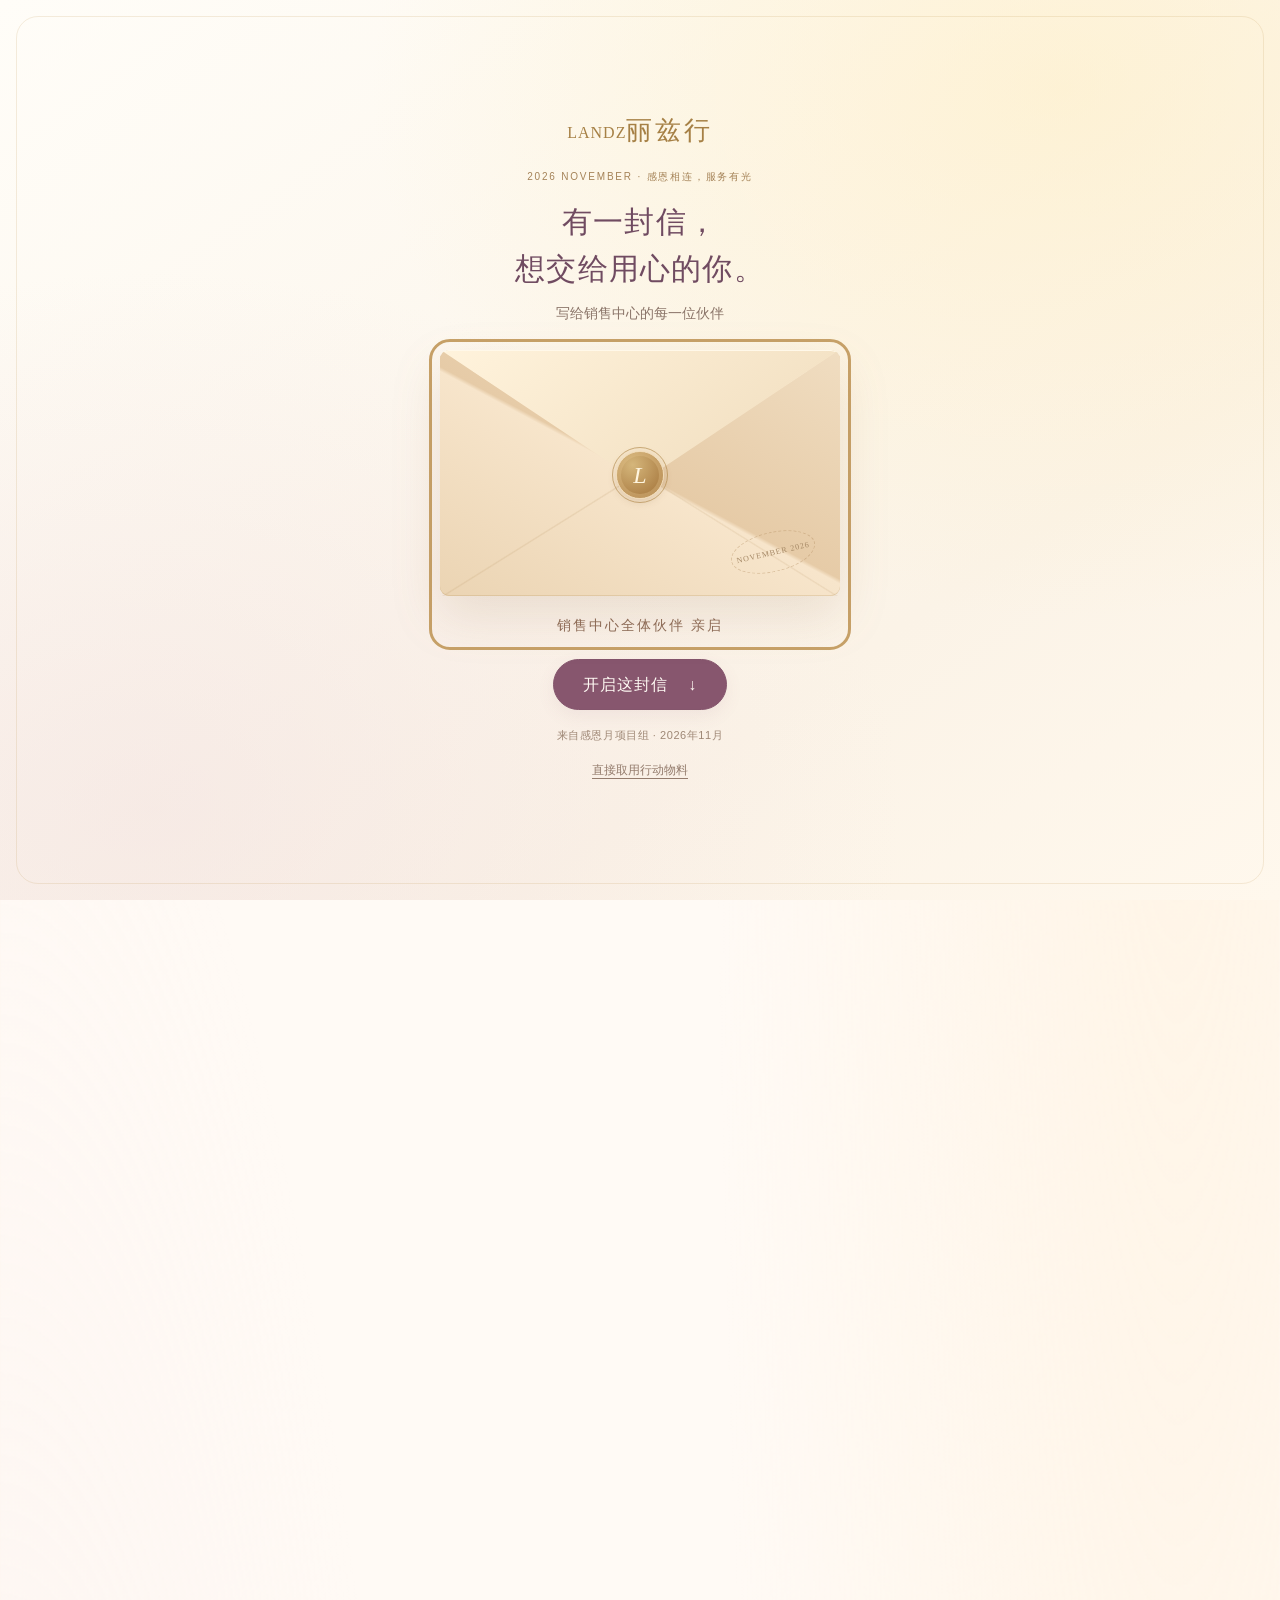
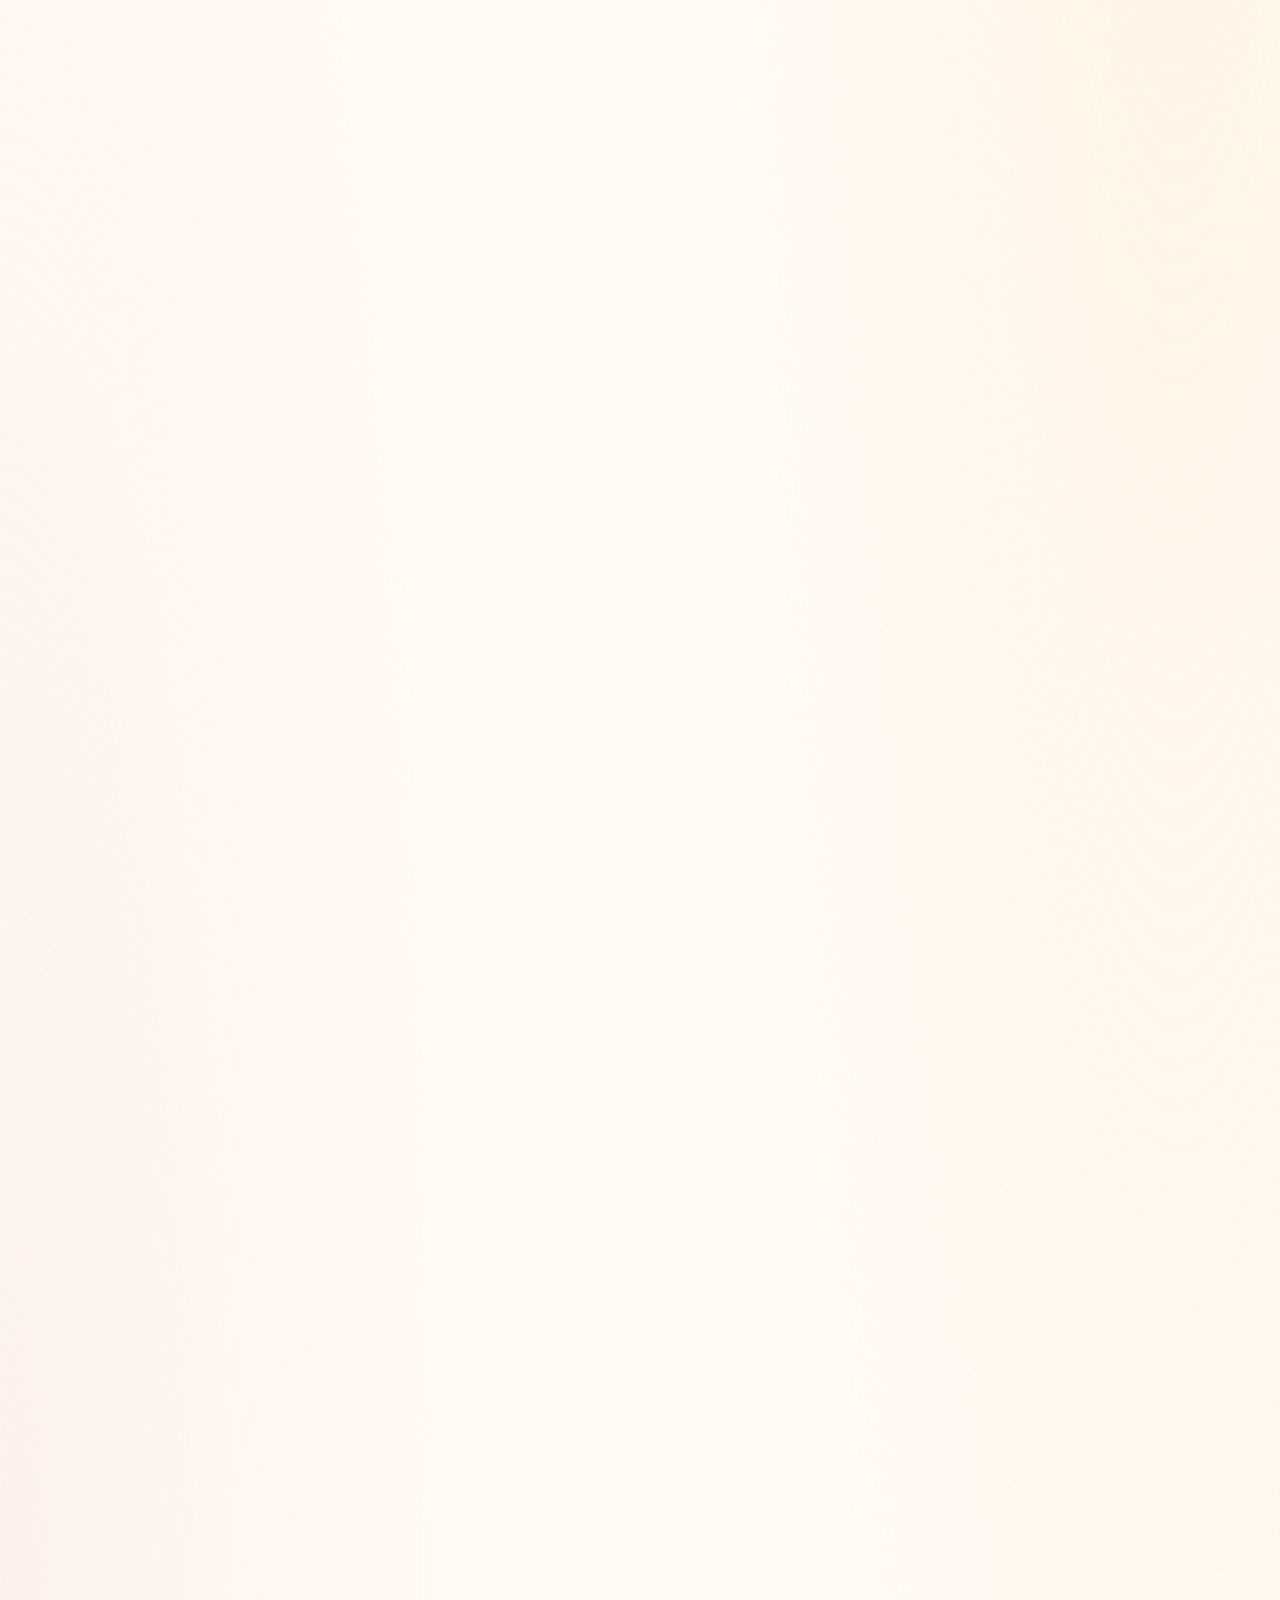
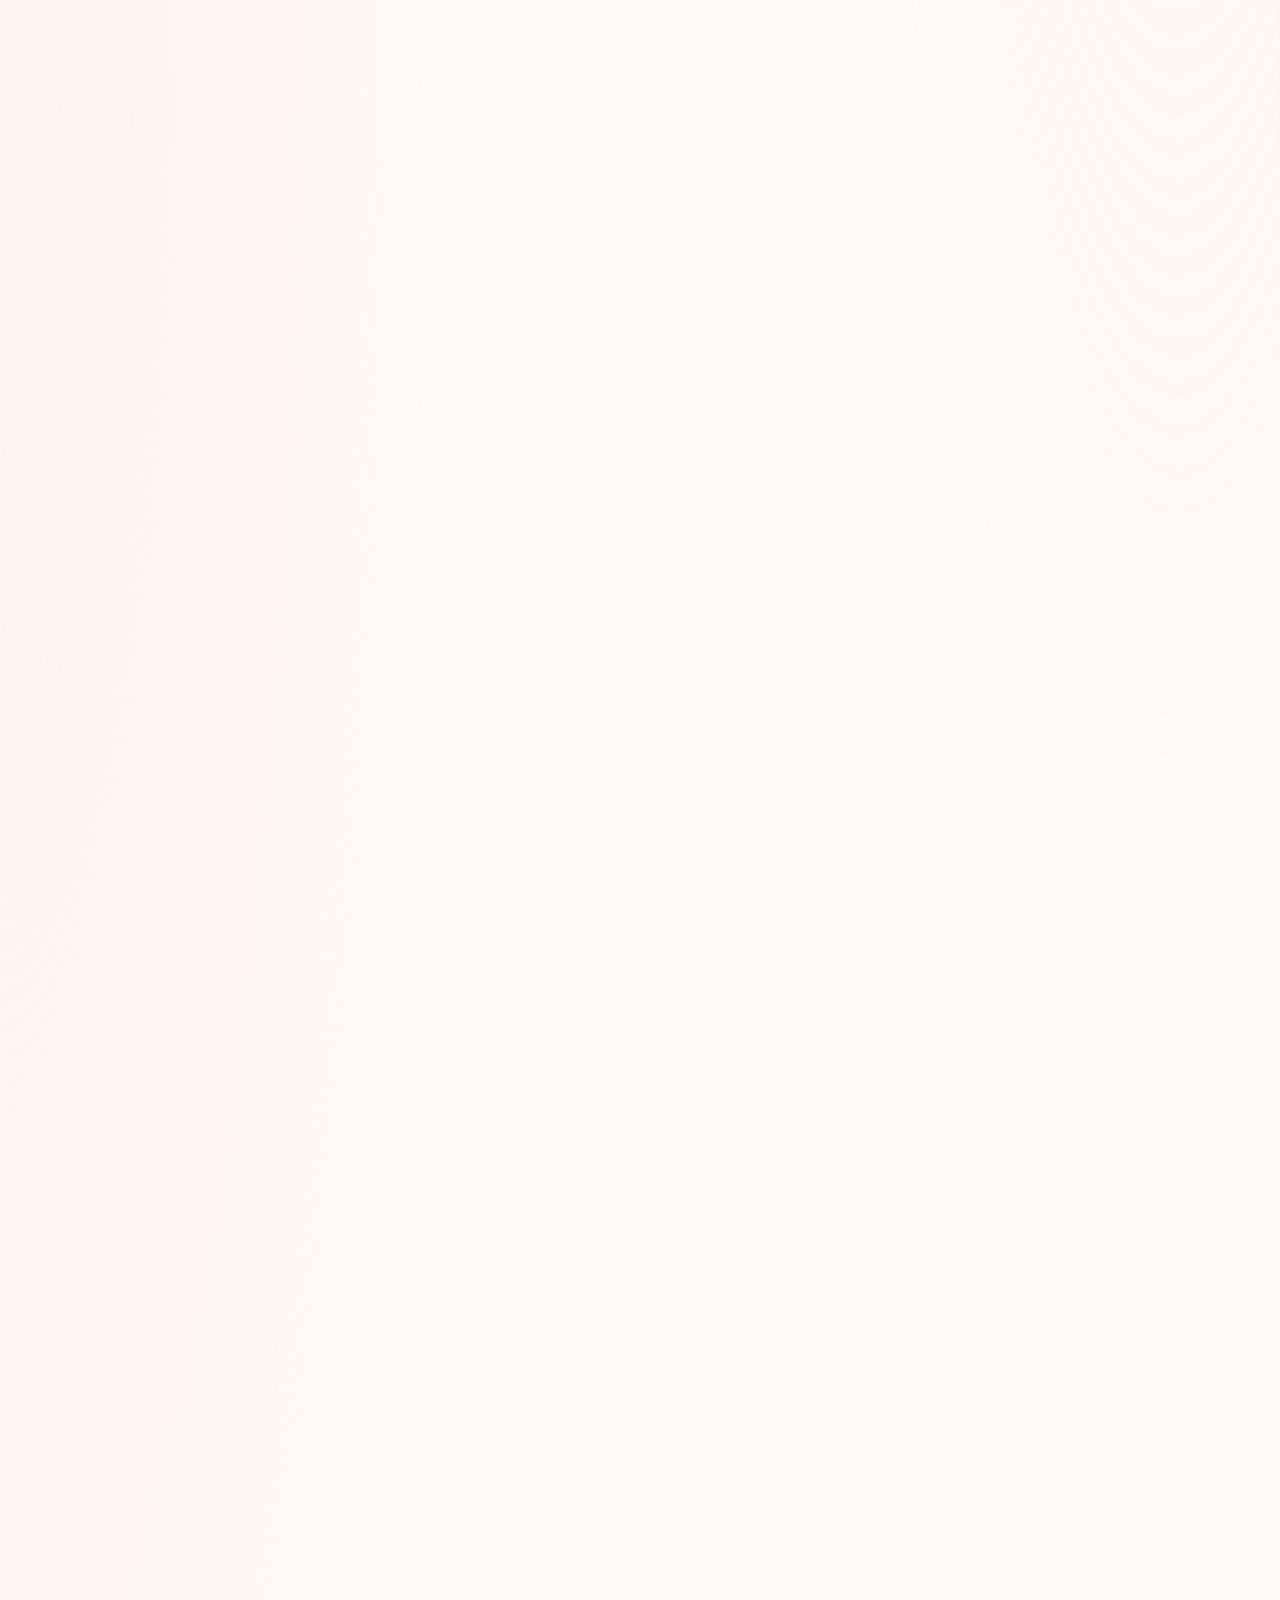
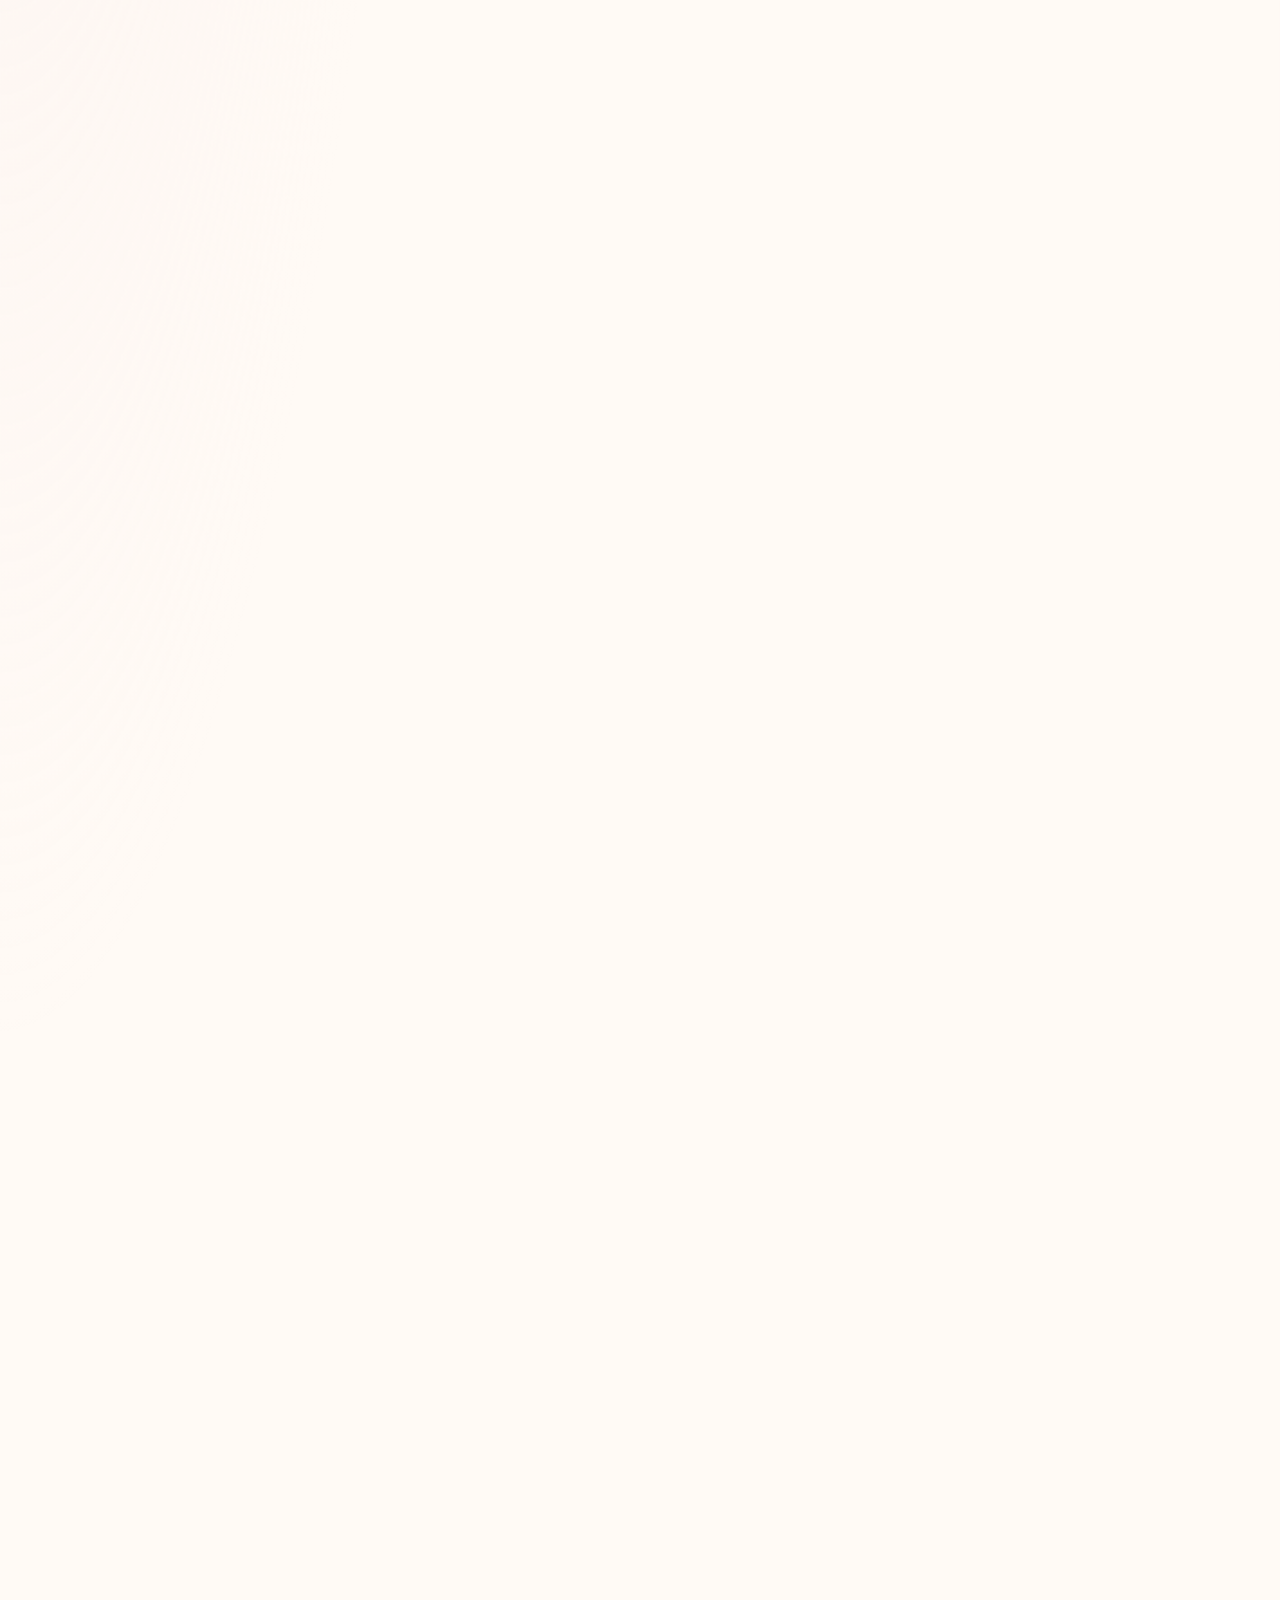
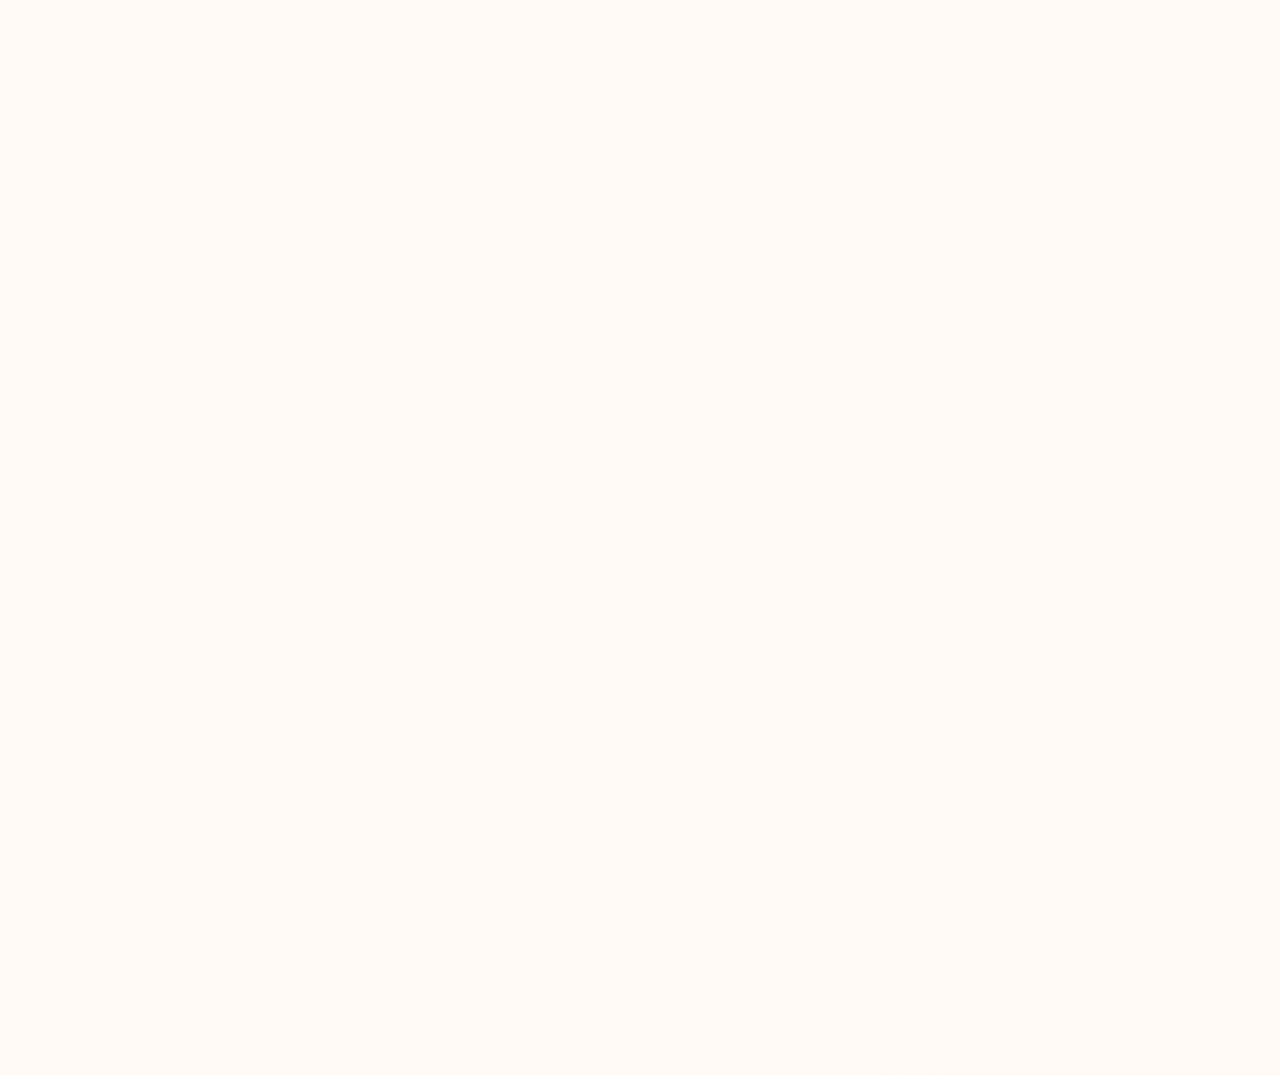
==== commit 055a95db: "Refresh assets after simplifying professional section" ====
--- a/index.html
+++ b/index.html
@@ -6,10 +6,10 @@
   <meta name="theme-color" content="#fff8ee">
   <meta name="description" content="丽兹行11月感恩连接行动包。制作专属贺卡、选用表达文案、挑选伴手礼、下载专业资料，让每一份感谢落到真实服务。">
   <title>丽兹行感恩连接行动包｜贺卡・文案・服务资料</title>
-  <link rel="stylesheet" href="style.css?v=20261102-section-hierarchy-v1">
-  <link rel="stylesheet" href="card-maker.css?v=20261102-section-hierarchy-v1">
-  <link rel="stylesheet" href="inline-material-upload.css?v=20261102-section-hierarchy-v1">
-  <link rel="stylesheet" href="private-feedback.css?v=20261102-section-hierarchy-v1">
+  <link rel="stylesheet" href="style.css?v=20261102-professional-trim-v2">
+  <link rel="stylesheet" href="card-maker.css?v=20261102-professional-trim-v2">
+  <link rel="stylesheet" href="inline-material-upload.css?v=20261102-professional-trim-v2">
+  <link rel="stylesheet" href="private-feedback.css?v=20261102-professional-trim-v2">
 </head>
 <body class="letter-arrival">
   <div class="site-grain" aria-hidden="true"></div>
@@ -36,13 +36,13 @@
   <footer class="site-footer"><span>LANDZ · 丽兹行</span><p>让感谢被听见，让服务被感受到。</p><div><a href="#start">回到伙伴来信</a><a href="qr.html">行动包二维码</a><a href="admin.html" class="footer-admin">项目组管理 ↗</a></div></footer>
   <nav id="mobile-nav" class="mobile-nav" aria-label="行动快捷导航"></nav>
   <div id="toast" class="toast" role="status" aria-live="polite"></div>
-  <script src="backend-config.js?v=20261102-section-hierarchy-v1"></script>
-  <script src="supabase-adapter.js?v=20261102-section-hierarchy-v1"></script>
-  <script src="assets.js?v=20261102-section-hierarchy-v1"></script>
-  <script src="content-data.js?v=20261102-section-hierarchy-v1"></script>
-  <script src="card-maker.js?v=20261102-section-hierarchy-v1"></script>
-  <script src="inline-material-upload.js?v=20261102-section-hierarchy-v1"></script>
-  <script src="private-feedback.js?v=20261102-section-hierarchy-v1"></script>
-  <script src="app.js?v=20261102-section-hierarchy-v1"></script>
+  <script src="backend-config.js?v=20261102-professional-trim-v2"></script>
+  <script src="supabase-adapter.js?v=20261102-professional-trim-v2"></script>
+  <script src="assets.js?v=20261102-professional-trim-v2"></script>
+  <script src="content-data.js?v=20261102-professional-trim-v2"></script>
+  <script src="card-maker.js?v=20261102-professional-trim-v2"></script>
+  <script src="inline-material-upload.js?v=20261102-professional-trim-v2"></script>
+  <script src="private-feedback.js?v=20261102-professional-trim-v2"></script>
+  <script src="app.js?v=20261102-professional-trim-v2"></script>
 </body>
 </html>
--- a/style.css
+++ b/style.css
@@ -1,6 +1,6 @@
 @charset "UTF-8";
 :root{--ink:#292337;--muted:#766d81;--purple:#725691;--purple-dark:#604376;--lilac:#f0e8f8;--lilac-light:#f8f5fc;--line:#e8e1ef;--gold:#b6945e;--white:#fff;--radius:22px;--shadow:0 16px 48px #4a2a6a09;font-family:Inter,"PingFang SC","Microsoft YaHei",sans-serif;color:var(--ink);background:#fcfafc;font-synthesis:none;scroll-behavior:smooth}
-*{box-sizing:border-box}body{margin:0}a{color:inherit;text-decoration:none}button,input,select,textarea{font:inherit}button,a,input,select,textarea{-webkit-tap-highlight-color:transparent}button{cursor:pointer}button:focus-visible,a:focus-visible,input:focus-visible,select:focus-visible,textarea:focus-visible{outline:3px solid #b09ac8;outline-offset:3px}button:disabled{cursor:default;opacity:.55}img{max-width:100%}.site-grain{position:fixed;inset:0;pointer-events:none;opacity:.13;z-index:-1;background-image:url("data:image/svg+xml,%3Csvg viewBox='0 0 180 180' xmlns='http://www.w3.org/2000/svg'%3E%3Cfilter id='n'%3E%3CfeTurbulence type='fractalNoise' baseFrequency='.8' numOctaves='3' stitchTiles='stitch'/%3E%3C/filter%3E%3Crect width='100%25' height='100%25' opacity='.22' filter='url(%23n)'/%3E%3C/svg%3E")}.site-header{max-width:1280px;margin:auto;padding:25px 42px;display:flex;align-items:center;justify-content:space-between;gap:20px}.brand{display:flex;align-items:center;gap:13px}.brand-mark{font-family:Georgia,serif;color:var(--purple);font-size:28px;letter-spacing:1.7px}.brand-chinese{border-left:1px solid #cbbddd;padding-left:13px;font-size:15px;font-weight:700;line-height:1.35;letter-spacing:1px}.brand-chinese>span{display:block;font-size:10px;font-weight:400;letter-spacing:.8px;color:var(--muted);margin-top:3px}.header-right{display:flex;align-items:center;gap:26px}.month-label{font-size:10px;color:var(--muted);letter-spacing:1.8px}.admin-link{font-size:12px;color:var(--muted)}.admin-link span{padding-left:7px}.page-shell{max-width:1180px;margin:auto;padding:0 26px}.hero{padding:56px 60px 46px;background:linear-gradient(115deg,#eee6f7 0%,#f8f2fa 58%,#f3ede4 100%);border:1px solid #e9dff0;position:relative;overflow:hidden;border-radius:30px}.hero:after{content:"";position:absolute;width:330px;height:330px;right:-100px;top:-90px;border:1px solid #c6b48b50;border-radius:50%;box-shadow:0 0 0 44px #cfb8a910,0 0 0 88px #cfb8a90c;pointer-events:none}.eyebrow{margin:0 0 19px;font-size:11px;font-weight:600;letter-spacing:2.6px;color:var(--purple)}.hero h1{font-weight:500;letter-spacing:1px;font-size:clamp(34px,4.1vw,56px);line-height:1.25;margin:0 0 22px;max-width:700px}.hero h1 em{font-style:normal;color:var(--purple)}.hero .hero-copy{max-width:650px;line-height:1.9;font-size:15px;color:#64576e;margin:0}.hero .hero-copy p{margin:0}.hero-bottom{margin-top:28px;display:flex;flex-wrap:wrap;gap:10px;align-items:center}.pill{display:inline-flex;align-items:center;gap:7px;font-size:11px;border-radius:30px;padding:8px 12px;border:1px solid #d6c8e5;color:#6c527e;background:#ffffff75}.pill:before{content:"";width:5px;height:5px;background:var(--gold);border-radius:50%}.hero-note{font-size:11px;color:#877b8d;letter-spacing:.5px;margin:24px 0 0}.view-switch{display:flex;gap:4px;background:#eee8f1;padding:4px;border-radius:12px;width:max-content;margin:25px 0 0}.view-switch a{padding:9px 16px;font-size:12px;border-radius:8px;color:var(--muted)}.view-switch a.active{background:white;color:var(--purple);box-shadow:0 2px 8px #50405c0c}.quick-grid{display:grid;grid-template-columns:repeat(4,1fr);gap:15px;margin:27px 0 45px}.quick-card{background:var(--white);border:1px solid var(--line);border-radius:18px;padding:22px;display:flex;flex-direction:column;min-height:163px;box-shadow:var(--shadow);transition:.2s}.quick-card:hover{transform:translateY(-3px);border-color:#c8b3df}.quick-top{display:flex;justify-content:space-between;align-items:center}.quick-icon{display:grid;place-items:center;width:36px;height:36px;background:var(--lilac-light);color:var(--purple);border-radius:11px;font-size:19px}.quick-number{font:11px Georgia,serif;color:#b2a3bf}.quick-card h3{font-size:17px;font-weight:600;margin:18px 0 8px}.quick-card p{font-size:12px;color:var(--muted);margin:0;line-height:1.65}.quick-card .arrow{margin-left:auto;color:var(--purple);font-size:15px}.section{margin:48px 0;scroll-margin-top:24px}.section-heading{display:flex;justify-content:space-between;gap:16px;align-items:flex-end;margin-bottom:20px;padding-bottom:14px;border-bottom:1px solid var(--line);position:relative}.section-heading:after{content:"";position:absolute;left:0;bottom:-1px;width:56px;height:2px;background:var(--gold)}.section-kicker{color:var(--gold);letter-spacing:2px;font-size:10px;margin:0 0 7px}.section h2{font-size:25px;font-weight:500;margin:0;letter-spacing:.5px}.section-intro{font-size:13px;color:var(--muted);line-height:1.8;max-width:680px;margin:12px 0 0}.section-number{font:italic 29px Georgia,serif;color:#d8c8e4}.section-link{font-size:12px;color:var(--purple);white-space:nowrap}.consensus-grid{display:grid;grid-template-columns:1.2fr 1fr;gap:18px}.surface{background:white;border:1px solid var(--line);border-radius:var(--radius);padding:28px;box-shadow:var(--shadow)}.surface h3{font-size:17px;margin:0 0 12px;font-weight:600}.surface p{line-height:1.85;color:#6c6275;font-size:13px;margin:0}.surface .reading p{margin:0}.surface .reading>*+*{margin-top:0}.consensus-main{background:linear-gradient(130deg,#f6f0fb,#fff);padding:32px}.quote-line{font-size:22px!important;line-height:1.65!important;color:#6c4d87!important;font-weight:500;margin-bottom:16px!important}.small-chapter{display:flex;gap:13px;padding:14px 0;border-top:1px solid var(--line)}.small-chapter:first-child{border-top:0;padding-top:0}.small-chapter:last-child{padding-bottom:0}.small-chapter>b{font:16px Georgia,serif;color:var(--gold);min-width:24px}.small-chapter h4{font-size:13px;margin:0 0 4px}.small-chapter p{font-size:12px;line-height:1.75}.callout{display:flex;gap:15px;align-items:flex-start;background:var(--lilac-light);border-left:3px solid #b599d2;border-radius:0 12px 12px 0;padding:17px 20px;margin-top:17px;font-size:12px;color:#72607f;line-height:1.85}.callout p{margin:0}.callout strong{color:#665174}.action-steps{display:flex;gap:20px;margin-top:22px}.action-step{display:flex;gap:10px;flex:1;font-size:12px;line-height:1.7;color:var(--muted)}.action-step b{display:grid;place-items:center;flex:0 0 24px;height:24px;border-radius:50%;background:#eadff3;color:var(--purple);font-size:10px}.filters{display:flex;gap:8px;flex-wrap:wrap;margin-bottom:18px}.filter-btn{padding:9px 15px;border:1px solid var(--line);background:white;border-radius:30px;color:#7c6b88;font-size:12px}.filter-btn.active{background:var(--purple);color:white;border-color:var(--purple)}.message-grid{display:grid;grid-template-columns:repeat(2,1fr);gap:16px}.message-card{border:1px solid var(--line);border-radius:18px;background:white;overflow:hidden}.message-card summary{cursor:pointer;list-style:none;display:flex;align-items:center;justify-content:space-between;padding:21px 23px;gap:14px}.message-card summary::-webkit-details-marker{display:none}.message-card summary:after{content:"+";font-size:20px;color:#aa91be;font-weight:300}.message-card[open] summary:after{content:"−"}.message-card h3{font-size:15px;line-height:1.6;margin:0}.message-card .message-inner{padding:0 23px 23px}.tags{display:flex;flex-wrap:wrap;gap:6px;margin-bottom:12px}.tag{font-size:10px;line-height:1.6;padding:3px 8px;border-radius:5px;background:#f3edf7;color:#896d9d}.tag.gold{background:#f8f2e7;color:#9d7a41}.message-text{font-size:13px;line-height:1.95;white-space:pre-wrap;margin:0;color:#5e5567}.message-tip{font-size:11px;line-height:1.7;color:#9b8ba7;margin-top:14px}.card-actions{display:flex;gap:8px;flex-wrap:wrap;margin-top:17px}.btn{display:inline-flex;align-items:center;justify-content:center;gap:8px;border:1px solid #d9cce5;border-radius:9px;padding:10px 15px;font-size:12px;line-height:1.35;color:var(--purple);background:white;min-height:38px}.btn.primary{background:var(--purple);color:white;border-color:var(--purple)}.btn.soft{background:#f5effa;border-color:transparent}.btn:hover{filter:brightness(.97)}.gift-grid{display:grid;grid-template-columns:repeat(3,1fr);gap:16px}.gift-card{border:1px solid var(--line);border-radius:18px;background:#fff;padding:23px;display:flex;flex-direction:column;min-height:300px}.gift-symbol{display:grid;place-items:center;width:44px;height:44px;border-radius:50%;background:linear-gradient(150deg,#f7f0fb,#eee4f6);color:#9a7cad;font-size:22px;margin-bottom:20px}.gift-card h3{font-size:16px;line-height:1.6;margin:0 0 10px}.gift-price{color:var(--purple);font-size:13px;font-weight:600;margin:0 0 14px}.gift-card dl{font-size:11px;line-height:1.8;margin:0 0 15px}.gift-card dt{color:#a395aa;display:inline}.gift-card dt:after{content:" · "}.gift-card dd{display:inline;margin:0;color:#6d6276}.gift-card dd:after{content:"";display:block}.gift-link{margin-top:auto}.gift-link small{display:block;color:#a08eac;font-size:10px;margin-top:8px;line-height:1.6}.gift-note{font-size:11px!important;color:#9c8da8!important;line-height:1.7!important;margin-top:11px!important}.material-list{display:grid;grid-template-columns:repeat(2,1fr);gap:14px}.material-row{display:flex;align-items:center;gap:16px;padding:20px;border:1px solid var(--line);border-radius:15px;background:white}.file-icon{font-size:11px;font-weight:700;display:grid;place-items:center;flex:0 0 42px;height:49px;border:1px solid #d9cce7;border-radius:8px;color:#8b6da0;background:#f8f3fc}.file-info{min-width:0;flex:1}.file-info h3{font-size:13px;margin:0 0 6px;overflow-wrap:anywhere}.file-info p{font-size:10px;color:var(--muted);margin:0;line-height:1.7}.material-row .btn{font-size:11px;padding:8px 11px;min-height:34px}.empty-state{padding:29px;border:1px dashed #d7c7e2;border-radius:18px;background:#fbf8fe;text-align:center;grid-column:1/-1}.empty-state strong{display:block;font-size:15px;color:#7e648f;font-weight:500;margin-bottom:8px}.empty-state p{font-size:12px;color:var(--muted);margin:0;line-height:1.85}.professional-intro{display:grid;grid-template-columns:repeat(3,1fr);gap:16px;margin-bottom:18px}.professional-card{border:1px solid var(--line);border-radius:15px;padding:21px;background:white}.professional-card h3{font-size:14px;margin:0 0 9px}.professional-card p{font-size:12px;color:var(--muted);margin:0;line-height:1.8}.editor-field{display:block;font-size:12px;color:#7a648a;margin-bottom:9px}.transaction-editor{width:100%;min-height:220px;resize:vertical;border:1px solid #d9cbe5;border-radius:12px;padding:18px;color:#655771;line-height:1.85;font-size:13px;background:#fff}.story-layout{display:grid;grid-template-columns:1fr 1fr;gap:18px}.story-banner{background:linear-gradient(130deg,#ece2f5,#f7f2ed);padding:34px;border:1px solid #e5daed;border-radius:22px}.story-banner h3{font-size:27px;font-weight:500;line-height:1.5;margin:0 0 17px;color:#705086}.story-banner p{font-size:13px;line-height:1.9;color:#806c8c;margin:0}.story-question{font-size:14px!important;margin-top:20px!important;color:#715185!important}.generic-list{margin:0;padding:0;list-style:none}.generic-list li{padding:9px 0;border-bottom:1px solid #eee7f3;font-size:13px;line-height:1.85;color:#6b6073}.generic-list li:last-child{border-bottom:0}.generic-list li strong{color:#6b4e80}.reading{font-size:13px;line-height:1.9;color:#6d6176}.reading p{margin:0}.reading ul{padding-left:19px;margin:0}.reading li{margin:0}.reading strong{color:#6e4d87}.reading h4{font-size:14px;color:#5e456f;margin:12px 0 4px}.reading h4:first-child{margin-top:0}.reading .property{margin:5px 0}.reading .property-label{font-weight:600;color:#76568b}.reading .property .reading{display:inline}.reading .reading-array{display:grid;gap:7px}.reading .reading-object{border-left:2px solid #e5d7ef;padding-left:13px;margin:10px 0}.reading .reading-object:first-child{margin-top:0}.project-hero{padding-bottom:34px}.project-hero h1{font-size:40px}.project-nav{display:flex;gap:7px;flex-wrap:wrap;margin:25px 0 0}.project-nav a{font-size:11px;color:#7d658e;padding:8px 11px;background:#ffffff80;border:1px solid #ded0e8;border-radius:7px}.metric-grid{display:grid;grid-template-columns:repeat(3,1fr);gap:14px;margin:24px 0}.metric-card{border:1px solid var(--line);border-radius:17px;padding:21px;background:white}.metric-card .label{font-size:11px;color:var(--muted);margin:0 0 9px}.metric-card strong{font:32px Georgia,serif;color:var(--purple);font-weight:400}.metric-card small{display:block;font-size:10px;color:#9a8ba5;line-height:1.6;margin-top:9px}.goal-headline{font-size:23px!important;color:#6f5084!important;font-weight:500;line-height:1.65!important;margin-bottom:19px!important}.goals-columns{display:grid;grid-template-columns:1fr 1fr;gap:18px}.goal-block{margin-top:20px}.goal-block h3{font-size:15px;color:#72518b;margin-bottom:10px}.numbered-item{display:flex;align-items:flex-start;gap:10px;margin:0;font-size:13px;line-height:1.95;color:#6e6277}.numbered-item>b{flex:0 0 20px;color:#8f6ca6}.numbered-item+.numbered-item{margin-top:0}.subgoal-grid{display:grid;grid-template-columns:repeat(3,1fr);gap:16px}.subgoal-card{border:1px solid var(--line);border-radius:20px;background:white;overflow:hidden}.subgoal-top{padding:25px;border-bottom:1px solid var(--line);background:#f9f5fc}.subgoal-top .no{font:30px Georgia,serif;color:#b9a1ca}.subgoal-top h3{font-size:18px;margin:13px 0 9px;line-height:1.55}.subgoal-top p{font-size:12px;color:var(--muted);line-height:1.85;margin:0}.subgoal-body{padding:23px}.support-label{font-size:10px;letter-spacing:1px;color:#ac8952;margin:0 0 12px}.support-item{padding:10px 0;border-bottom:1px solid var(--line)}.support-item:last-child{border-bottom:0}.support-item h4{font-size:13px;line-height:1.7;color:#74558a;margin:0 0 6px}.support-item p{font-size:11px;line-height:1.85;color:#8d7c99;margin:0}.foundation{margin-top:16px;border-top:1px dashed #dacde5;padding-top:14px}.foundation summary{font-size:11px;cursor:pointer;color:#8d7b99}.foundation .reading{font-size:11px;margin-top:10px}.role-grid{display:grid;grid-template-columns:repeat(5,1fr);gap:12px}.role-card{background:white;border:1px solid var(--line);border-radius:16px;padding:22px 18px}.role-card h3{font-size:14px;margin:0 0 12px;color:#73558a}.role-card .reading{font-size:11px;line-height:1.9}.timeline{position:relative;padding-left:25px}.timeline:before{content:"";position:absolute;top:15px;bottom:20px;width:1px;left:7px;background:#dfd1e9}.timeline-item{display:grid;grid-template-columns:125px 1fr;gap:18px;padding:0 0 24px;position:relative}.timeline-item:before{content:"";position:absolute;left:-22px;top:7px;width:9px;height:9px;background:#ac8cc4;border:2px solid #f7f1fc;border-radius:50%}.timeline-date{font-size:12px;color:#86619f;line-height:1.75;padding-top:2px}.timeline-content{border:1px solid var(--line);background:white;border-radius:15px;padding:20px 23px}.timeline-content h3{font-size:15px;margin:0 0 10px}.timeline-content .reading{font-size:12px}.timeline-meta{font-size:10px;color:#9b86a9;line-height:1.85;border-top:1px solid #eee6f5;padding-top:12px;margin-top:12px}.fees-grid{display:grid;grid-template-columns:1fr 1fr;gap:20px}.fee-table{width:100%;border-collapse:collapse;font-size:12px}.fee-table th{text-align:left;background:#f4edf9;font-size:11px;color:#8b6a9f;font-weight:500;padding:13px}.fee-table td{padding:12px 13px;border-bottom:1px solid #eee6f3;color:#786684}.fee-table td:last-child{font-weight:600;color:#78528e}.calculator{background:linear-gradient(145deg,#f4edf9,#fcf9ff);border:1px solid #e3d6ec;border-radius:19px;padding:27px}.calculator h3{font-size:17px;font-weight:500;color:#705285;margin:0 0 20px}.calc-field{margin-bottom:15px}.calc-field label{display:block;font-size:11px;color:#8b729c;margin-bottom:8px}.calc-field input{width:100%;padding:11px 12px;border:1px solid #daccdf;border-radius:8px;background:#ffffffcc;font-size:15px;color:#685172}.calc-output{border-top:1px solid #dfcfe9;padding-top:19px;display:flex;align-items:baseline;justify-content:space-between;gap:10px}.calc-output span{font-size:12px;color:#86619d}.calc-output strong{font:36px Georgia,serif;color:#77508d}.calc-output strong small{font-family:inherit;font-size:12px;padding-left:4px}.calc-explain{font-size:10px;color:#a08aae;line-height:1.8;margin:10px 0 0}.detail-panel{border:1px solid var(--line);border-radius:17px;background:white;margin-bottom:12px}.detail-panel>summary{cursor:pointer;padding:21px 24px;font-size:14px;font-weight:500;color:#705082}.detail-panel>.reading{padding:0 24px 24px}.wide-note{margin:25px 0 0;padding:18px 24px;background:#f4eef8;border-radius:13px;color:#8a719b;font-size:12px;line-height:1.9}.site-footer{max-width:1180px;margin:65px auto 0;border-top:1px solid var(--line);padding:30px 26px 35px;display:flex;align-items:center;gap:25px;flex-wrap:wrap;color:#9d8ba9}.site-footer>span{font:14px Georgia,serif;letter-spacing:1px;color:#8a6ba0}.site-footer p{font-size:11px;flex:1;margin:0}.site-footer>div{display:flex;gap:17px;font-size:10px}.mobile-nav{display:none}.toast{position:fixed;left:50%;bottom:28px;transform:translate(-50%,20px);background:#4c365e;color:white;font-size:12px;padding:13px 22px;border-radius:30px;box-shadow:0 10px 30px #4b2d6a20;opacity:0;pointer-events:none;transition:.2s;z-index:100}.toast.show{opacity:1;transform:translate(-50%,0)}.loading-state{min-height:60vh;display:grid;align-content:center;justify-items:center;gap:20px;font-size:13px;color:#9b83ad}.loading-orbit{width:38px;height:38px;border:1px solid #e1d2ed;border-top-color:#9776b0;border-radius:50%;animation:spin 1.2s linear infinite}@keyframes spin{to{transform:rotate(360deg)}}.error-state{margin:40px auto;max-width:600px;padding:35px;border:1px solid #e3d4eb;background:#f8f2fc;border-radius:20px;color:#8c699e;line-height:1.9}.error-state h1{font-size:22px}.print-label{display:none}.more-content{margin-top:18px}.more-content summary{font-size:12px;color:#8d729f;cursor:pointer}.more-content>.reading{margin-top:15px}.workshop-bar{display:flex;justify-content:space-between;gap:20px;align-items:center;margin-top:18px;padding:21px 25px;border:1px solid #e1d1ec;border-radius:15px;background:#f6f0fa}.workshop-bar h3{font-size:14px;margin:0 0 7px;color:#7b588f}.workshop-bar p{margin:0;font-size:11px;color:#9e87ad;line-height:1.8}.acceptance-card{border:1px solid var(--line);border-radius:17px;padding:24px;background:white}.audience-grid{display:grid;grid-template-columns:repeat(4,1fr);gap:12px}.audience-card{border:1px solid var(--line);border-radius:15px;padding:20px;background:white}.audience-card:first-child{background:#f3eaf9;border-color:#cdb3e0}.audience-card h3{font-size:14px;line-height:1.6;margin:0 0 8px;color:#77528f}.audience-card p{font-size:11px;line-height:1.9;color:#8f799e;margin:0}.table-wrap{overflow:auto;border:1px solid var(--line);border-radius:14px}.data-table{width:100%;border-collapse:collapse;font-size:12px;background:white}.data-table th{background:#f5f0f9;color:#8b6e9e;font-size:11px;text-align:left;font-weight:500}.data-table th,.data-table td{padding:13px 15px;line-height:1.8;vertical-align:top;border-bottom:1px solid #eee6f3}.data-table td{color:#786883}.data-table tr:last-child td{border-bottom:0}.jump-target{scroll-margin-top:20px}
+*{box-sizing:border-box}body{margin:0}a{color:inherit;text-decoration:none}button,input,select,textarea{font:inherit}button,a,input,select,textarea{-webkit-tap-highlight-color:transparent}button{cursor:pointer}button:focus-visible,a:focus-visible,input:focus-visible,select:focus-visible,textarea:focus-visible{outline:3px solid #b09ac8;outline-offset:3px}button:disabled{cursor:default;opacity:.55}img{max-width:100%}.site-grain{position:fixed;inset:0;pointer-events:none;opacity:.13;z-index:-1;background-image:url("data:image/svg+xml,%3Csvg viewBox='0 0 180 180' xmlns='http://www.w3.org/2000/svg'%3E%3Cfilter id='n'%3E%3CfeTurbulence type='fractalNoise' baseFrequency='.8' numOctaves='3' stitchTiles='stitch'/%3E%3C/filter%3E%3Crect width='100%25' height='100%25' opacity='.22' filter='url(%23n)'/%3E%3C/svg%3E")}.site-header{max-width:1280px;margin:auto;padding:25px 42px;display:flex;align-items:center;justify-content:space-between;gap:20px}.brand{display:flex;align-items:center;gap:13px}.brand-mark{font-family:Georgia,serif;color:var(--purple);font-size:28px;letter-spacing:1.7px}.brand-chinese{border-left:1px solid #cbbddd;padding-left:13px;font-size:15px;font-weight:700;line-height:1.35;letter-spacing:1px}.brand-chinese>span{display:block;font-size:10px;font-weight:400;letter-spacing:.8px;color:var(--muted);margin-top:3px}.header-right{display:flex;align-items:center;gap:26px}.month-label{font-size:10px;color:var(--muted);letter-spacing:1.8px}.admin-link{font-size:12px;color:var(--muted)}.admin-link span{padding-left:7px}.page-shell{max-width:1180px;margin:auto;padding:0 26px}.hero{padding:56px 60px 46px;background:linear-gradient(115deg,#eee6f7 0%,#f8f2fa 58%,#f3ede4 100%);border:1px solid #e9dff0;position:relative;overflow:hidden;border-radius:30px}.hero:after{content:"";position:absolute;width:330px;height:330px;right:-100px;top:-90px;border:1px solid #c6b48b50;border-radius:50%;box-shadow:0 0 0 44px #cfb8a910,0 0 0 88px #cfb8a90c;pointer-events:none}.eyebrow{margin:0 0 19px;font-size:11px;font-weight:600;letter-spacing:2.6px;color:var(--purple)}.hero h1{font-weight:500;letter-spacing:1px;font-size:clamp(34px,4.1vw,56px);line-height:1.25;margin:0 0 22px;max-width:700px}.hero h1 em{font-style:normal;color:var(--purple)}.hero .hero-copy{max-width:650px;line-height:1.9;font-size:15px;color:#64576e;margin:0}.hero .hero-copy p{margin:0}.hero-bottom{margin-top:28px;display:flex;flex-wrap:wrap;gap:10px;align-items:center}.pill{display:inline-flex;align-items:center;gap:7px;font-size:11px;border-radius:30px;padding:8px 12px;border:1px solid #d6c8e5;color:#6c527e;background:#ffffff75}.pill:before{content:"";width:5px;height:5px;background:var(--gold);border-radius:50%}.hero-note{font-size:11px;color:#877b8d;letter-spacing:.5px;margin:24px 0 0}.view-switch{display:flex;gap:4px;background:#eee8f1;padding:4px;border-radius:12px;width:max-content;margin:25px 0 0}.view-switch a{padding:9px 16px;font-size:12px;border-radius:8px;color:var(--muted)}.view-switch a.active{background:white;color:var(--purple);box-shadow:0 2px 8px #50405c0c}.quick-grid{display:grid;grid-template-columns:repeat(4,1fr);gap:15px;margin:27px 0 45px}.quick-card{background:var(--white);border:1px solid var(--line);border-radius:18px;padding:22px;display:flex;flex-direction:column;min-height:163px;box-shadow:var(--shadow);transition:.2s}.quick-card:hover{transform:translateY(-3px);border-color:#c8b3df}.quick-top{display:flex;justify-content:space-between;align-items:center}.quick-icon{display:grid;place-items:center;width:36px;height:36px;background:var(--lilac-light);color:var(--purple);border-radius:11px;font-size:19px}.quick-number{font:11px Georgia,serif;color:#b2a3bf}.quick-card h3{font-size:17px;font-weight:600;margin:18px 0 8px}.quick-card p{font-size:12px;color:var(--muted);margin:0;line-height:1.65}.quick-card .arrow{margin-left:auto;color:var(--purple);font-size:15px}.section{margin:48px 0;scroll-margin-top:24px}.section-heading{display:flex;justify-content:space-between;gap:16px;align-items:flex-end;margin-bottom:20px;padding-bottom:14px;border-bottom:1px solid var(--line);position:relative}.section-heading:after{content:"";position:absolute;left:0;bottom:-1px;width:56px;height:2px;background:var(--gold)}.section-kicker{color:var(--gold);letter-spacing:2px;font-size:10px;margin:0 0 7px}.section h2{font-size:25px;font-weight:500;margin:0;letter-spacing:.5px}.section-intro{font-size:13px;color:var(--muted);line-height:1.8;max-width:680px;margin:12px 0 0}.section-number{font:italic 29px Georgia,serif;color:#d8c8e4}.section-link{font-size:12px;color:var(--purple);white-space:nowrap}.consensus-grid{display:grid;grid-template-columns:1.2fr 1fr;gap:18px}.surface{background:white;border:1px solid var(--line);border-radius:var(--radius);padding:28px;box-shadow:var(--shadow)}.surface h3{font-size:17px;margin:0 0 12px;font-weight:600}.surface p{line-height:1.85;color:#6c6275;font-size:13px;margin:0}.surface .reading p{margin:0}.surface .reading>*+*{margin-top:0}.consensus-main{background:linear-gradient(130deg,#f6f0fb,#fff);padding:32px}.quote-line{font-size:22px!important;line-height:1.65!important;color:#6c4d87!important;font-weight:500;margin-bottom:16px!important}.small-chapter{display:flex;gap:13px;padding:14px 0;border-top:1px solid var(--line)}.small-chapter:first-child{border-top:0;padding-top:0}.small-chapter:last-child{padding-bottom:0}.small-chapter>b{font:16px Georgia,serif;color:var(--gold);min-width:24px}.small-chapter h4{font-size:13px;margin:0 0 4px}.small-chapter p{font-size:12px;line-height:1.75}.callout{display:flex;gap:15px;align-items:flex-start;background:var(--lilac-light);border-left:3px solid #b599d2;border-radius:0 12px 12px 0;padding:17px 20px;margin-top:17px;font-size:12px;color:#72607f;line-height:1.85}.callout p{margin:0}.callout strong{color:#665174}.action-steps{display:flex;gap:20px;margin-top:22px}.action-step{display:flex;gap:10px;flex:1;font-size:12px;line-height:1.7;color:var(--muted)}.action-step b{display:grid;place-items:center;flex:0 0 24px;height:24px;border-radius:50%;background:#eadff3;color:var(--purple);font-size:10px}.filters{display:flex;gap:8px;flex-wrap:wrap;margin-bottom:18px}.filter-btn{padding:9px 15px;border:1px solid var(--line);background:white;border-radius:30px;color:#7c6b88;font-size:12px}.filter-btn.active{background:var(--purple);color:white;border-color:var(--purple)}.message-grid{display:grid;grid-template-columns:repeat(2,1fr);gap:16px}.message-card{border:1px solid var(--line);border-radius:18px;background:white;overflow:hidden}.message-card summary{cursor:pointer;list-style:none;display:flex;align-items:center;justify-content:space-between;padding:21px 23px;gap:14px}.message-card summary::-webkit-details-marker{display:none}.message-card summary:after{content:"+";font-size:20px;color:#aa91be;font-weight:300}.message-card[open] summary:after{content:"−"}.message-card h3{font-size:15px;line-height:1.6;margin:0}.message-card .message-inner{padding:0 23px 23px}.tags{display:flex;flex-wrap:wrap;gap:6px;margin-bottom:12px}.tag{font-size:10px;line-height:1.6;padding:3px 8px;border-radius:5px;background:#f3edf7;color:#896d9d}.tag.gold{background:#f8f2e7;color:#9d7a41}.message-text{font-size:13px;line-height:1.95;white-space:pre-wrap;margin:0;color:#5e5567}.message-tip{font-size:11px;line-height:1.7;color:#9b8ba7;margin-top:14px}.card-actions{display:flex;gap:8px;flex-wrap:wrap;margin-top:17px}.btn{display:inline-flex;align-items:center;justify-content:center;gap:8px;border:1px solid #d9cce5;border-radius:9px;padding:10px 15px;font-size:12px;line-height:1.35;color:var(--purple);background:white;min-height:38px}.btn.primary{background:var(--purple);color:white;border-color:var(--purple)}.btn.soft{background:#f5effa;border-color:transparent}.btn:hover{filter:brightness(.97)}.gift-grid{display:grid;grid-template-columns:repeat(3,1fr);gap:16px}.gift-card{border:1px solid var(--line);border-radius:18px;background:#fff;padding:23px;display:flex;flex-direction:column;min-height:300px}.gift-symbol{display:grid;place-items:center;width:44px;height:44px;border-radius:50%;background:linear-gradient(150deg,#f7f0fb,#eee4f6);color:#9a7cad;font-size:22px;margin-bottom:20px}.gift-card h3{font-size:16px;line-height:1.6;margin:0 0 10px}.gift-price{color:var(--purple);font-size:13px;font-weight:600;margin:0 0 14px}.gift-card dl{font-size:11px;line-height:1.8;margin:0 0 15px}.gift-card dt{color:#a395aa;display:inline}.gift-card dt:after{content:" · "}.gift-card dd{display:inline;margin:0;color:#6d6276}.gift-card dd:after{content:"";display:block}.gift-link{margin-top:auto}.gift-link small{display:block;color:#a08eac;font-size:10px;margin-top:8px;line-height:1.6}.gift-note{font-size:11px!important;color:#9c8da8!important;line-height:1.7!important;margin-top:11px!important}.material-list{display:grid;grid-template-columns:repeat(2,1fr);gap:14px}.material-row{display:flex;align-items:center;gap:16px;padding:20px;border:1px solid var(--line);border-radius:15px;background:white}.file-icon{font-size:11px;font-weight:700;display:grid;place-items:center;flex:0 0 42px;height:49px;border:1px solid #d9cce7;border-radius:8px;color:#8b6da0;background:#f8f3fc}.file-info{min-width:0;flex:1}.file-info h3{font-size:13px;margin:0 0 6px;overflow-wrap:anywhere}.file-info p{font-size:10px;color:var(--muted);margin:0;line-height:1.7}.material-row .btn{font-size:11px;padding:8px 11px;min-height:34px}.empty-state{padding:29px;border:1px dashed #d7c7e2;border-radius:18px;background:#fbf8fe;text-align:center;grid-column:1/-1}.empty-state strong{display:block;font-size:15px;color:#7e648f;font-weight:500;margin-bottom:8px}.empty-state p{font-size:12px;color:var(--muted);margin:0;line-height:1.85}.professional-intro{display:grid;grid-template-columns:repeat(2,1fr);gap:16px;margin-bottom:18px}.professional-card{border:1px solid var(--line);border-radius:15px;padding:21px;background:white}.professional-card h3{font-size:14px;margin:0 0 9px}.professional-card p{font-size:12px;color:var(--muted);margin:0;line-height:1.8}.editor-field{display:block;font-size:12px;color:#7a648a;margin-bottom:9px}.transaction-editor{width:100%;min-height:220px;resize:vertical;border:1px solid #d9cbe5;border-radius:12px;padding:18px;color:#655771;line-height:1.85;font-size:13px;background:#fff}.story-layout{display:grid;grid-template-columns:1fr 1fr;gap:18px}.story-banner{background:linear-gradient(130deg,#ece2f5,#f7f2ed);padding:34px;border:1px solid #e5daed;border-radius:22px}.story-banner h3{font-size:27px;font-weight:500;line-height:1.5;margin:0 0 17px;color:#705086}.story-banner p{font-size:13px;line-height:1.9;color:#806c8c;margin:0}.story-question{font-size:14px!important;margin-top:20px!important;color:#715185!important}.generic-list{margin:0;padding:0;list-style:none}.generic-list li{padding:9px 0;border-bottom:1px solid #eee7f3;font-size:13px;line-height:1.85;color:#6b6073}.generic-list li:last-child{border-bottom:0}.generic-list li strong{color:#6b4e80}.reading{font-size:13px;line-height:1.9;color:#6d6176}.reading p{margin:0}.reading ul{padding-left:19px;margin:0}.reading li{margin:0}.reading strong{color:#6e4d87}.reading h4{font-size:14px;color:#5e456f;margin:12px 0 4px}.reading h4:first-child{margin-top:0}.reading .property{margin:5px 0}.reading .property-label{font-weight:600;color:#76568b}.reading .property .reading{display:inline}.reading .reading-array{display:grid;gap:7px}.reading .reading-object{border-left:2px solid #e5d7ef;padding-left:13px;margin:10px 0}.reading .reading-object:first-child{margin-top:0}.project-hero{padding-bottom:34px}.project-hero h1{font-size:40px}.project-nav{display:flex;gap:7px;flex-wrap:wrap;margin:25px 0 0}.project-nav a{font-size:11px;color:#7d658e;padding:8px 11px;background:#ffffff80;border:1px solid #ded0e8;border-radius:7px}.metric-grid{display:grid;grid-template-columns:repeat(3,1fr);gap:14px;margin:24px 0}.metric-card{border:1px solid var(--line);border-radius:17px;padding:21px;background:white}.metric-card .label{font-size:11px;color:var(--muted);margin:0 0 9px}.metric-card strong{font:32px Georgia,serif;color:var(--purple);font-weight:400}.metric-card small{display:block;font-size:10px;color:#9a8ba5;line-height:1.6;margin-top:9px}.goal-headline{font-size:23px!important;color:#6f5084!important;font-weight:500;line-height:1.65!important;margin-bottom:19px!important}.goals-columns{display:grid;grid-template-columns:1fr 1fr;gap:18px}.goal-block{margin-top:20px}.goal-block h3{font-size:15px;color:#72518b;margin-bottom:10px}.numbered-item{display:flex;align-items:flex-start;gap:10px;margin:0;font-size:13px;line-height:1.95;color:#6e6277}.numbered-item>b{flex:0 0 20px;color:#8f6ca6}.numbered-item+.numbered-item{margin-top:0}.subgoal-grid{display:grid;grid-template-columns:repeat(3,1fr);gap:16px}.subgoal-card{border:1px solid var(--line);border-radius:20px;background:white;overflow:hidden}.subgoal-top{padding:25px;border-bottom:1px solid var(--line);background:#f9f5fc}.subgoal-top .no{font:30px Georgia,serif;color:#b9a1ca}.subgoal-top h3{font-size:18px;margin:13px 0 9px;line-height:1.55}.subgoal-top p{font-size:12px;color:var(--muted);line-height:1.85;margin:0}.subgoal-body{padding:23px}.support-label{font-size:10px;letter-spacing:1px;color:#ac8952;margin:0 0 12px}.support-item{padding:10px 0;border-bottom:1px solid var(--line)}.support-item:last-child{border-bottom:0}.support-item h4{font-size:13px;line-height:1.7;color:#74558a;margin:0 0 6px}.support-item p{font-size:11px;line-height:1.85;color:#8d7c99;margin:0}.foundation{margin-top:16px;border-top:1px dashed #dacde5;padding-top:14px}.foundation summary{font-size:11px;cursor:pointer;color:#8d7b99}.foundation .reading{font-size:11px;margin-top:10px}.role-grid{display:grid;grid-template-columns:repeat(5,1fr);gap:12px}.role-card{background:white;border:1px solid var(--line);border-radius:16px;padding:22px 18px}.role-card h3{font-size:14px;margin:0 0 12px;color:#73558a}.role-card .reading{font-size:11px;line-height:1.9}.timeline{position:relative;padding-left:25px}.timeline:before{content:"";position:absolute;top:15px;bottom:20px;width:1px;left:7px;background:#dfd1e9}.timeline-item{display:grid;grid-template-columns:125px 1fr;gap:18px;padding:0 0 24px;position:relative}.timeline-item:before{content:"";position:absolute;left:-22px;top:7px;width:9px;height:9px;background:#ac8cc4;border:2px solid #f7f1fc;border-radius:50%}.timeline-date{font-size:12px;color:#86619f;line-height:1.75;padding-top:2px}.timeline-content{border:1px solid var(--line);background:white;border-radius:15px;padding:20px 23px}.timeline-content h3{font-size:15px;margin:0 0 10px}.timeline-content .reading{font-size:12px}.timeline-meta{font-size:10px;color:#9b86a9;line-height:1.85;border-top:1px solid #eee6f5;padding-top:12px;margin-top:12px}.fees-grid{display:grid;grid-template-columns:1fr 1fr;gap:20px}.fee-table{width:100%;border-collapse:collapse;font-size:12px}.fee-table th{text-align:left;background:#f4edf9;font-size:11px;color:#8b6a9f;font-weight:500;padding:13px}.fee-table td{padding:12px 13px;border-bottom:1px solid #eee6f3;color:#786684}.fee-table td:last-child{font-weight:600;color:#78528e}.calculator{background:linear-gradient(145deg,#f4edf9,#fcf9ff);border:1px solid #e3d6ec;border-radius:19px;padding:27px}.calculator h3{font-size:17px;font-weight:500;color:#705285;margin:0 0 20px}.calc-field{margin-bottom:15px}.calc-field label{display:block;font-size:11px;color:#8b729c;margin-bottom:8px}.calc-field input{width:100%;padding:11px 12px;border:1px solid #daccdf;border-radius:8px;background:#ffffffcc;font-size:15px;color:#685172}.calc-output{border-top:1px solid #dfcfe9;padding-top:19px;display:flex;align-items:baseline;justify-content:space-between;gap:10px}.calc-output span{font-size:12px;color:#86619d}.calc-output strong{font:36px Georgia,serif;color:#77508d}.calc-output strong small{font-family:inherit;font-size:12px;padding-left:4px}.calc-explain{font-size:10px;color:#a08aae;line-height:1.8;margin:10px 0 0}.detail-panel{border:1px solid var(--line);border-radius:17px;background:white;margin-bottom:12px}.detail-panel>summary{cursor:pointer;padding:21px 24px;font-size:14px;font-weight:500;color:#705082}.detail-panel>.reading{padding:0 24px 24px}.wide-note{margin:25px 0 0;padding:18px 24px;background:#f4eef8;border-radius:13px;color:#8a719b;font-size:12px;line-height:1.9}.site-footer{max-width:1180px;margin:65px auto 0;border-top:1px solid var(--line);padding:30px 26px 35px;display:flex;align-items:center;gap:25px;flex-wrap:wrap;color:#9d8ba9}.site-footer>span{font:14px Georgia,serif;letter-spacing:1px;color:#8a6ba0}.site-footer p{font-size:11px;flex:1;margin:0}.site-footer>div{display:flex;gap:17px;font-size:10px}.mobile-nav{display:none}.toast{position:fixed;left:50%;bottom:28px;transform:translate(-50%,20px);background:#4c365e;color:white;font-size:12px;padding:13px 22px;border-radius:30px;box-shadow:0 10px 30px #4b2d6a20;opacity:0;pointer-events:none;transition:.2s;z-index:100}.toast.show{opacity:1;transform:translate(-50%,0)}.loading-state{min-height:60vh;display:grid;align-content:center;justify-items:center;gap:20px;font-size:13px;color:#9b83ad}.loading-orbit{width:38px;height:38px;border:1px solid #e1d2ed;border-top-color:#9776b0;border-radius:50%;animation:spin 1.2s linear infinite}@keyframes spin{to{transform:rotate(360deg)}}.error-state{margin:40px auto;max-width:600px;padding:35px;border:1px solid #e3d4eb;background:#f8f2fc;border-radius:20px;color:#8c699e;line-height:1.9}.error-state h1{font-size:22px}.print-label{display:none}.more-content{margin-top:18px}.more-content summary{font-size:12px;color:#8d729f;cursor:pointer}.more-content>.reading{margin-top:15px}.workshop-bar{display:flex;justify-content:space-between;gap:20px;align-items:center;margin-top:18px;padding:21px 25px;border:1px solid #e1d1ec;border-radius:15px;background:#f6f0fa}.workshop-bar h3{font-size:14px;margin:0 0 7px;color:#7b588f}.workshop-bar p{margin:0;font-size:11px;color:#9e87ad;line-height:1.8}.acceptance-card{border:1px solid var(--line);border-radius:17px;padding:24px;background:white}.audience-grid{display:grid;grid-template-columns:repeat(4,1fr);gap:12px}.audience-card{border:1px solid var(--line);border-radius:15px;padding:20px;background:white}.audience-card:first-child{background:#f3eaf9;border-color:#cdb3e0}.audience-card h3{font-size:14px;line-height:1.6;margin:0 0 8px;color:#77528f}.audience-card p{font-size:11px;line-height:1.9;color:#8f799e;margin:0}.table-wrap{overflow:auto;border:1px solid var(--line);border-radius:14px}.data-table{width:100%;border-collapse:collapse;font-size:12px;background:white}.data-table th{background:#f5f0f9;color:#8b6e9e;font-size:11px;text-align:left;font-weight:500}.data-table th,.data-table td{padding:13px 15px;line-height:1.8;vertical-align:top;border-bottom:1px solid #eee6f3}.data-table td{color:#786883}.data-table tr:last-child td{border-bottom:0}.jump-target{scroll-margin-top:20px}
 @media(max-width:1000px){.hero{padding:43px}.role-grid{grid-template-columns:repeat(3,1fr)}.subgoal-grid{grid-template-columns:1fr}.subgoal-card{display:grid;grid-template-columns:1fr 1.4fr}.subgoal-top{border-bottom:0;border-right:1px solid var(--line)}.gift-grid{grid-template-columns:repeat(2,1fr)}.professional-intro{grid-template-columns:1fr}.professional-card{display:grid;grid-template-columns:120px 1fr;gap:10px}.audience-grid{grid-template-columns:repeat(2,1fr)}}
 @media(max-width:700px){:root{--radius:17px}.site-header{padding:19px 20px;gap:12px}.brand-mark{font-size:23px}.brand-chinese{font-size:12px;padding-left:10px}.brand-chinese>span{font-size:9px}.header-right{gap:10px}.month-label{display:none}.admin-link{font-size:10px}.page-shell{padding:0 16px}.hero{padding:34px 25px 28px;border-radius:23px}.hero h1{font-size:35px;letter-spacing:0;line-height:1.3;margin-bottom:18px}.hero:after{right:-170px;top:-170px}.eyebrow{font-size:9px;letter-spacing:2px;margin-bottom:16px}.hero .hero-copy{font-size:13px;line-height:1.95}.hero-bottom{margin-top:22px;gap:7px}.pill{font-size:9px;padding:7px 10px}.hero-note{font-size:10px;line-height:1.8;margin-top:17px}.view-switch{margin-top:19px}.view-switch a{font-size:11px;padding:8px 12px}.quick-grid{grid-template-columns:1fr 1fr;gap:10px;margin:18px 0 32px}.quick-card{padding:17px;min-height:145px;border-radius:15px}.quick-card h3{font-size:15px;margin-top:15px}.quick-card p{font-size:10px;line-height:1.7}.quick-icon{width:30px;height:30px;font-size:17px}.section{margin:34px 0;scroll-margin-top:15px}.section-heading{margin-bottom:16px;gap:8px}.section h2{font-size:22px}.section-kicker{font-size:8px;letter-spacing:1.5px}.section-intro{font-size:11px;line-height:1.9}.section-number{font-size:25px}.consensus-grid,.goals-columns,.story-layout,.fees-grid{grid-template-columns:1fr}.surface{padding:23px}.consensus-main{padding:25px}.quote-line{font-size:21px!important}.surface p{font-size:12px}.action-steps{display:grid;gap:11px}.action-step{font-size:11px;align-items:center}.message-grid{grid-template-columns:1fr;gap:11px}.message-card summary{padding:18px 20px}.message-card h3{font-size:14px}.message-card .message-inner{padding:0 20px 20px}.message-text{font-size:12px;line-height:1.95}.filters{gap:7px;margin-bottom:15px}.filter-btn{padding:8px 12px;font-size:10px}.gift-grid{grid-template-columns:1fr 1fr;gap:10px}.gift-card{padding:17px;min-height:320px;border-radius:15px}.gift-symbol{width:36px;height:36px;font-size:18px;margin-bottom:14px}.gift-card h3{font-size:13px;line-height:1.75}.gift-price{font-size:11px;line-height:1.7}.gift-card dl{font-size:10px;line-height:1.85}.gift-card .btn{width:100%;font-size:10px;padding:9px}.gift-link small,.gift-note{font-size:9px!important}.material-list{grid-template-columns:1fr}.material-row{padding:16px;gap:12px}.file-icon{width:35px;flex-basis:35px;height:42px;font-size:9px}.file-info h3{font-size:12px}.file-info p{font-size:9px}.empty-state{padding:24px 18px}.empty-state strong{font-size:13px}.empty-state p{font-size:11px}.professional-card{display:block;padding:19px}.professional-card h3{font-size:13px}.professional-card p{font-size:11px}.transaction-editor{font-size:12px;padding:15px}.story-banner{padding:27px}.story-banner h3{font-size:24px}.story-banner p{font-size:12px}.reading{font-size:12px;line-height:1.95}.reading h4{font-size:13px}.project-hero h1{font-size:29px}.project-nav{gap:6px}.project-nav a{font-size:9px;padding:7px 9px}.metric-grid{gap:8px;margin:16px 0}.metric-card{padding:16px 12px;border-radius:13px}.metric-card .label{font-size:9px;line-height:1.6}.metric-card strong{font-size:25px}.metric-card small{font-size:8px}.goal-headline{font-size:19px!important}.numbered-item{font-size:12px;gap:7px;line-height:1.95}.subgoal-card{display:block}.subgoal-top{border-right:0;border-bottom:1px solid var(--line);padding:22px}.subgoal-top .no{font-size:25px}.subgoal-top h3{font-size:17px}.subgoal-body{padding:21px}.role-grid{grid-template-columns:1fr;gap:10px}.role-card{padding:20px}.role-card h3{font-size:14px}.role-card .reading{font-size:12px}.timeline{padding-left:18px}.timeline:before{left:3px}.timeline-item{grid-template-columns:1fr;gap:9px;padding-bottom:20px}.timeline-item:before{left:-18px;top:6px}.timeline-date{font-size:11px}.timeline-content{padding:18px 20px}.timeline-content h3{font-size:14px}.timeline-content .reading{font-size:11px}.timeline-meta{font-size:9px}.callout{font-size:11px;padding:15px 16px}.fees-grid{gap:14px}.fee-table{font-size:11px}.fee-table th{font-size:10px}.fee-table th,.fee-table td{padding:11px 12px}.calculator{padding:22px}.detail-panel>summary{font-size:13px;padding:19px 20px}.detail-panel>.reading{padding:0 20px 20px}.site-footer{padding:25px 20px 110px;margin-top:40px;gap:13px}.site-footer>span{font-size:12px}.site-footer p{font-size:10px;flex:auto}.site-footer>div{width:100%;font-size:9px;gap:14px}.mobile-nav{display:flex;position:fixed;bottom:0;left:0;right:0;background:#ffffffed;border-top:1px solid #e6dbed;padding:10px 8px calc(9px + env(safe-area-inset-bottom));justify-content:space-around;z-index:50;backdrop-filter:blur(15px)}.mobile-nav a{display:flex;flex-direction:column;align-items:center;gap:5px;font-size:9px;color:#8f769f;min-width:50px}.mobile-nav a>span{font-size:17px}.mobile-nav a.active{color:#6d438c}.toast{bottom:90px;font-size:11px;max-width:90vw;text-align:center;width:max-content}.workshop-bar{align-items:flex-start;padding:19px;gap:12px}.workshop-bar .btn{font-size:10px;padding:9px 11px;flex-shrink:0}.workshop-bar h3{font-size:13px}.workshop-bar p{font-size:10px}.audience-grid{gap:10px}.audience-card{padding:17px}.audience-card h3{font-size:12px}.audience-card p{font-size:10px}.data-table{min-width:570px;font-size:11px}.data-table th{font-size:10px}.data-table th,.data-table td{padding:11px 13px}}
 @media(prefers-reduced-motion:reduce){*{scroll-behavior:auto!important;animation:none!important;transition:none!important}}
@@ -8,8 +8,8 @@
 .numbered-item p,.reading p,.goal-block p{margin:0;padding:0}.numbered-item p:empty,.reading p:empty{display:none}.numbered-item strong,.property-label,.support-item h4,.goal-block h3{font-weight:700;color:var(--purple)}.template-downloads{border:1px solid var(--line);border-radius:16px;padding:20px 23px;background:#fff}.template-downloads>summary{font-size:13px;font-weight:600;color:var(--purple)}.template-intro{font-size:11px;line-height:1.85;color:var(--muted);margin:15px 0}.template-gallery{display:grid;grid-template-columns:repeat(3,1fr);gap:16px}.template-card{border:1px solid var(--line);border-radius:14px;overflow:hidden;background:#fff}.template-preview{display:block;background:#f4eef9;overflow:hidden}.template-preview.online{aspect-ratio:3/4}.template-preview.offline{aspect-ratio:148/105}.template-preview img{display:block;width:100%;height:100%;object-fit:contain}.template-info{padding:17px}.template-info h3{font-size:14px;font-weight:600;color:#72528a;margin:10px 0 8px}.template-info>p{font-size:10px;color:#9b87a8;line-height:1.7;margin:0}.template-info .card-actions{gap:6px;margin-top:13px}.template-info .btn{font-size:10px;padding:8px 10px;min-height:33px}@media(max-width:700px){.template-downloads{padding:18px 16px}.template-gallery{grid-template-columns:1fr 1fr;gap:10px}.template-info{padding:13px}.template-info h3{font-size:12px}.template-info .card-actions{display:grid;gap:6px}.template-info .btn{font-size:9px}.template-intro{font-size:10px}}
 @media print{.site-header,.site-footer,.mobile-nav,.view-switch,.filters,.card-actions,.admin-link,.quick-grid,.project-nav,.calculator,.toast{display:none!important}body{background:white}.page-shell{max-width:none;padding:0}.hero{padding:22px;border-radius:0;background:#f7f2fa;break-inside:avoid}.hero h1{font-size:28px}.hero:after{display:none}.section{margin:24px 0;break-inside:auto}.surface,.role-card,.subgoal-card,.gift-card,.message-card,.timeline-content{box-shadow:none;break-inside:avoid}.subgoal-grid,.role-grid,.gift-grid,.message-grid{display:block}.subgoal-card,.role-card,.gift-card,.message-card{margin-bottom:12px}.section h2{font-size:20px}.section-number{display:none}details{display:block}details>*{display:block!important}details>summary{list-style:none}.material-list{display:block}.material-row{margin-bottom:10px}.story-layout,.consensus-grid,.goals-columns,.fees-grid{display:block}.surface{margin-bottom:14px}.reading,.numbered-item{font-size:11px}.timeline-item{grid-template-columns:100px 1fr}.print-label{display:block}}
 /* Sales-center action pack: a quiet directory and tools within reach. */
-.site-header{max-width:1480px;padding:26px 34px}.sales-layout{display:grid;grid-template-columns:210px minmax(0,1fr);gap:34px;max-width:1480px;margin:0 auto;padding:0 34px}.sales-body.page-shell{max-width:none;min-width:0;padding:0;width:100%}.sales-directory{position:sticky;top:22px;align-self:start;max-height:calc(100vh - 44px);overflow:auto;padding:28px 0 20px}.directory-title>span{display:block;color:var(--gold);font-size:9px;letter-spacing:1.8px;margin-bottom:14px}.directory-title h2{font-size:23px;line-height:1.5;font-weight:500;color:#684d7e;margin:0 0 12px}.directory-title p{font-size:11px;line-height:1.9;color:#9a88a7;margin:0 0 23px}.directory-links{display:grid;gap:5px}.directory-links>a{display:flex;gap:10px;align-items:flex-start;padding:12px 11px;border:1px solid transparent;border-radius:11px;color:#8b769a;transition:background .2s,border-color .2s}.directory-links>a>span{font:11px Georgia,serif;flex:0 0 21px;padding-top:2px;color:#ae98bd}.directory-links>a>b{font-size:11px;font-weight:500;line-height:1.7}.directory-links>a:hover,.directory-links>a.active{background:#f1eaf8;border-color:#e3d8ec;color:#6d4b89}.directory-links>a.active>b{font-weight:650}.directory-links .directory-extra{border-top:1px solid #e9e0ef;border-radius:0;margin-top:10px;padding-top:19px}.directory-qr{display:flex;align-items:center;justify-content:space-between;border-top:1px solid var(--line);margin-top:21px;padding:20px 10px 0;font-size:10px;color:#9c83ae}.directory-qr>span{font-size:14px}.phone-directory{display:none}.sales-body .hero{padding:48px 45px 40px}.sales-body .hero h1{font-size:clamp(36px,3.8vw,52px)}.sales-body .hero-copy p+p{margin-top:16px}.hero-cta{display:inline-flex;align-items:center;gap:24px;background:#fff9;border:1px solid #d7c5e4;border-radius:11px;padding:13px 17px;font-size:12px;color:#74518d;margin-top:25px}.hero-cta:hover{background:white}.sales-aim{margin:28px 0 0;padding:28px 30px;border:1px solid var(--line);border-radius:21px;background:#fff}.sales-aim>h2{font-size:20px;font-weight:500;margin:0 0 22px;line-height:1.6;color:#6e4f86}.sales-aim-grid{display:grid;grid-template-columns:repeat(3,1fr);gap:25px}.sales-aim-grid article{position:relative}.sales-aim-grid article>b{font:19px Georgia,serif;color:#baa1cc;display:block;margin-bottom:8px}.sales-aim-grid h3{font-size:13px;font-weight:600;line-height:1.75;color:#73558a;margin:0 0 9px}.sales-aim-grid p{font-size:11px;line-height:1.9;color:#92829d;margin:0}.sales-body .quick-grid{margin-bottom:38px}.sales-body .quick-card{padding:20px;min-height:170px}.sales-body .quick-card h3{font-size:15px;line-height:1.65}.sales-body .quick-card p{font-size:11px;line-height:1.85}.sales-body .professional-intro{grid-template-columns:repeat(3,1fr)}.closing-banner{border:1px solid #e4d8ed;border-radius:24px;padding:37px 41px;background:linear-gradient(125deg,#eee5f7,#f8f4ef)}.closing-banner .closing-lead{font-size:27px;line-height:1.7;color:#73508b;margin:0 0 22px;letter-spacing:.5px}.closing-banner>p:not(.closing-lead){font-size:13px;line-height:1.95;color:#8c729e;margin:0}.closing-banner .card-actions{margin-top:25px}.story-support>.reading{padding:20px 23px;border:1px solid var(--line);border-radius:16px;background:white}.story-support .generic-list{margin:14px 0}.support-panel>summary{display:flex;justify-content:space-between;gap:16px;align-items:center;list-style:none}.support-panel>summary:after{content:'＋';color:#a08aaf;font-size:18px}.support-panel[open]>summary:after{content:'−'}.support-panel>summary>span{font-weight:600}.support-panel>summary>small{font-size:10px;color:#ab95b8;font-weight:400;margin-left:auto}.support-panel .workshop-bar{margin-top:0}.support-panel .fees-grid{margin-top:6px}.support-panel .surface{padding:23px}.support-rules{border-top:1px solid var(--line);margin-top:21px;padding-top:20px}.support-rules h4{margin:0 0 10px;font-size:13px}.support-rules>p{margin:0;line-height:1.95}.support-rules>p+p{margin-top:8px}.site-footer{max-width:1480px;padding-left:278px;padding-right:34px}.footer-admin{opacity:.7}.footer-admin:hover{opacity:1}
-@media(max-width:1100px){.sales-layout{grid-template-columns:minmax(0,1fr);padding:0 28px}.sales-directory{display:none}.phone-directory{display:block;background:#fff;border:1px solid var(--line);border-radius:14px;margin-bottom:18px;padding:14px 18px}.phone-directory>summary{cursor:pointer;display:flex;justify-content:space-between;align-items:center;gap:12px;list-style:none}.phone-directory>summary>span{font-size:12px;color:#74558b;font-weight:600}.phone-directory>summary>b{font-size:10px;font-weight:400;color:#aa94b8}.phone-directory>summary>b:after{content:' ＋';font-size:14px}.phone-directory[open]>summary>b:after{content:' −'}.phone-directory .directory-links{margin-top:14px;grid-template-columns:1fr 1fr}.phone-directory .directory-extra{border:0;padding-top:12px;margin-top:0}.site-footer{padding-left:28px;padding-right:28px}.sales-body .hero{padding:44px}.sales-body .professional-intro{grid-template-columns:repeat(3,1fr)}.sales-body .professional-card{display:block}}
+.site-header{max-width:1480px;padding:26px 34px}.sales-layout{display:grid;grid-template-columns:210px minmax(0,1fr);gap:34px;max-width:1480px;margin:0 auto;padding:0 34px}.sales-body.page-shell{max-width:none;min-width:0;padding:0;width:100%}.sales-directory{position:sticky;top:22px;align-self:start;max-height:calc(100vh - 44px);overflow:auto;padding:28px 0 20px}.directory-title>span{display:block;color:var(--gold);font-size:9px;letter-spacing:1.8px;margin-bottom:14px}.directory-title h2{font-size:23px;line-height:1.5;font-weight:500;color:#684d7e;margin:0 0 12px}.directory-title p{font-size:11px;line-height:1.9;color:#9a88a7;margin:0 0 23px}.directory-links{display:grid;gap:5px}.directory-links>a{display:flex;gap:10px;align-items:flex-start;padding:12px 11px;border:1px solid transparent;border-radius:11px;color:#8b769a;transition:background .2s,border-color .2s}.directory-links>a>span{font:11px Georgia,serif;flex:0 0 21px;padding-top:2px;color:#ae98bd}.directory-links>a>b{font-size:11px;font-weight:500;line-height:1.7}.directory-links>a:hover,.directory-links>a.active{background:#f1eaf8;border-color:#e3d8ec;color:#6d4b89}.directory-links>a.active>b{font-weight:650}.directory-links .directory-extra{border-top:1px solid #e9e0ef;border-radius:0;margin-top:10px;padding-top:19px}.directory-qr{display:flex;align-items:center;justify-content:space-between;border-top:1px solid var(--line);margin-top:21px;padding:20px 10px 0;font-size:10px;color:#9c83ae}.directory-qr>span{font-size:14px}.phone-directory{display:none}.sales-body .hero{padding:48px 45px 40px}.sales-body .hero h1{font-size:clamp(36px,3.8vw,52px)}.sales-body .hero-copy p+p{margin-top:16px}.hero-cta{display:inline-flex;align-items:center;gap:24px;background:#fff9;border:1px solid #d7c5e4;border-radius:11px;padding:13px 17px;font-size:12px;color:#74518d;margin-top:25px}.hero-cta:hover{background:white}.sales-aim{margin:28px 0 0;padding:28px 30px;border:1px solid var(--line);border-radius:21px;background:#fff}.sales-aim>h2{font-size:20px;font-weight:500;margin:0 0 22px;line-height:1.6;color:#6e4f86}.sales-aim-grid{display:grid;grid-template-columns:repeat(3,1fr);gap:25px}.sales-aim-grid article{position:relative}.sales-aim-grid article>b{font:19px Georgia,serif;color:#baa1cc;display:block;margin-bottom:8px}.sales-aim-grid h3{font-size:13px;font-weight:600;line-height:1.75;color:#73558a;margin:0 0 9px}.sales-aim-grid p{font-size:11px;line-height:1.9;color:#92829d;margin:0}.sales-body .quick-grid{margin-bottom:38px}.sales-body .quick-card{padding:20px;min-height:170px}.sales-body .quick-card h3{font-size:15px;line-height:1.65}.sales-body .quick-card p{font-size:11px;line-height:1.85}.sales-body .professional-intro{grid-template-columns:repeat(2,1fr)}.closing-banner{border:1px solid #e4d8ed;border-radius:24px;padding:37px 41px;background:linear-gradient(125deg,#eee5f7,#f8f4ef)}.closing-banner .closing-lead{font-size:27px;line-height:1.7;color:#73508b;margin:0 0 22px;letter-spacing:.5px}.closing-banner>p:not(.closing-lead){font-size:13px;line-height:1.95;color:#8c729e;margin:0}.closing-banner .card-actions{margin-top:25px}.story-support>.reading{padding:20px 23px;border:1px solid var(--line);border-radius:16px;background:white}.story-support .generic-list{margin:14px 0}.support-panel>summary{display:flex;justify-content:space-between;gap:16px;align-items:center;list-style:none}.support-panel>summary:after{content:'＋';color:#a08aaf;font-size:18px}.support-panel[open]>summary:after{content:'−'}.support-panel>summary>span{font-weight:600}.support-panel>summary>small{font-size:10px;color:#ab95b8;font-weight:400;margin-left:auto}.support-panel .workshop-bar{margin-top:0}.support-panel .fees-grid{margin-top:6px}.support-panel .surface{padding:23px}.support-rules{border-top:1px solid var(--line);margin-top:21px;padding-top:20px}.support-rules h4{margin:0 0 10px;font-size:13px}.support-rules>p{margin:0;line-height:1.95}.support-rules>p+p{margin-top:8px}.site-footer{max-width:1480px;padding-left:278px;padding-right:34px}.footer-admin{opacity:.7}.footer-admin:hover{opacity:1}
+@media(max-width:1100px){.sales-layout{grid-template-columns:minmax(0,1fr);padding:0 28px}.sales-directory{display:none}.phone-directory{display:block;background:#fff;border:1px solid var(--line);border-radius:14px;margin-bottom:18px;padding:14px 18px}.phone-directory>summary{cursor:pointer;display:flex;justify-content:space-between;align-items:center;gap:12px;list-style:none}.phone-directory>summary>span{font-size:12px;color:#74558b;font-weight:600}.phone-directory>summary>b{font-size:10px;font-weight:400;color:#aa94b8}.phone-directory>summary>b:after{content:' ＋';font-size:14px}.phone-directory[open]>summary>b:after{content:' −'}.phone-directory .directory-links{margin-top:14px;grid-template-columns:1fr 1fr}.phone-directory .directory-extra{border:0;padding-top:12px;margin-top:0}.site-footer{padding-left:28px;padding-right:28px}.sales-body .hero{padding:44px}.sales-body .professional-intro{grid-template-columns:repeat(2,1fr)}.sales-body .professional-card{display:block}}
 @media(max-width:700px){.site-header{padding:19px 20px}.sales-layout{padding:0 16px}.sales-body .hero{padding:32px 25px 28px}.sales-body .hero h1{font-size:35px}.sales-body .hero-copy{font-size:12px;line-height:1.95}.sales-body .hero-copy p+p{margin-top:13px}.desktop-break{display:none}.hero-cta{margin-top:20px;font-size:11px;padding:11px 14px}.phone-directory{padding:14px 16px;border-radius:12px;margin-bottom:13px}.phone-directory>summary>b{font-size:9px}.phone-directory .directory-links{grid-template-columns:1fr;gap:0}.phone-directory .directory-links>a{padding:10px 8px}.phone-directory .directory-links>a>b{font-size:11px}.phone-directory .directory-links>a>span{font-size:10px}.sales-aim{padding:24px 22px;margin-top:16px;border-radius:17px}.sales-aim>h2{font-size:18px;margin-bottom:18px}.sales-aim-grid{grid-template-columns:1fr;gap:19px}.sales-aim-grid article{padding-left:28px}.sales-aim-grid article>b{position:absolute;left:0;top:1px;font-size:16px}.sales-aim-grid h3{font-size:13px;margin-bottom:6px}.sales-aim-grid p{font-size:11px}.sales-body .quick-grid{margin-bottom:30px}.sales-body .quick-card{padding:17px;min-height:160px}.sales-body .quick-card h3{font-size:14px}.sales-body .quick-card p{font-size:10px}.sales-body .professional-intro{grid-template-columns:1fr;gap:10px}.closing-banner{padding:27px 25px;border-radius:19px}.closing-banner .closing-lead{font-size:23px;line-height:1.7;margin-bottom:18px}.closing-banner>p:not(.closing-lead){font-size:12px}.closing-banner .card-actions{gap:8px}.closing-banner .btn{font-size:11px;padding:11px 13px}.support-panel>summary{flex-wrap:wrap;gap:7px;position:relative;padding-right:37px}.support-panel>summary>small{display:block;margin:0;flex-basis:100%;font-size:10px;line-height:1.7}.support-panel>summary:after{position:absolute;right:19px;top:20px}.support-panel .surface{padding:18px}.support-panel .fee-table th,.support-panel .fee-table td{font-size:10px;padding:11px 10px}.support-panel .workshop-bar{display:block}.support-panel .workshop-bar .btn{margin-top:14px}.site-footer{padding-left:20px;padding-right:20px}.site-footer>div{flex-wrap:wrap}}
 @media print{.sales-directory,.phone-directory,.hero-cta{display:none!important}.sales-layout{display:block;padding:0;max-width:none}.sales-body .hero{padding:22px}.sales-body .hero h1{font-size:28px}.sales-aim{padding:20px}.sales-aim-grid{display:block}.sales-aim-grid article{margin-bottom:15px}.closing-banner{padding:24px;background:#f7f2fa}.closing-banner .closing-lead{font-size:23px}.support-panel>summary>small{font-size:10px}}
 /* Bright business collection: warm paper, champagne and LANDZ plum. */
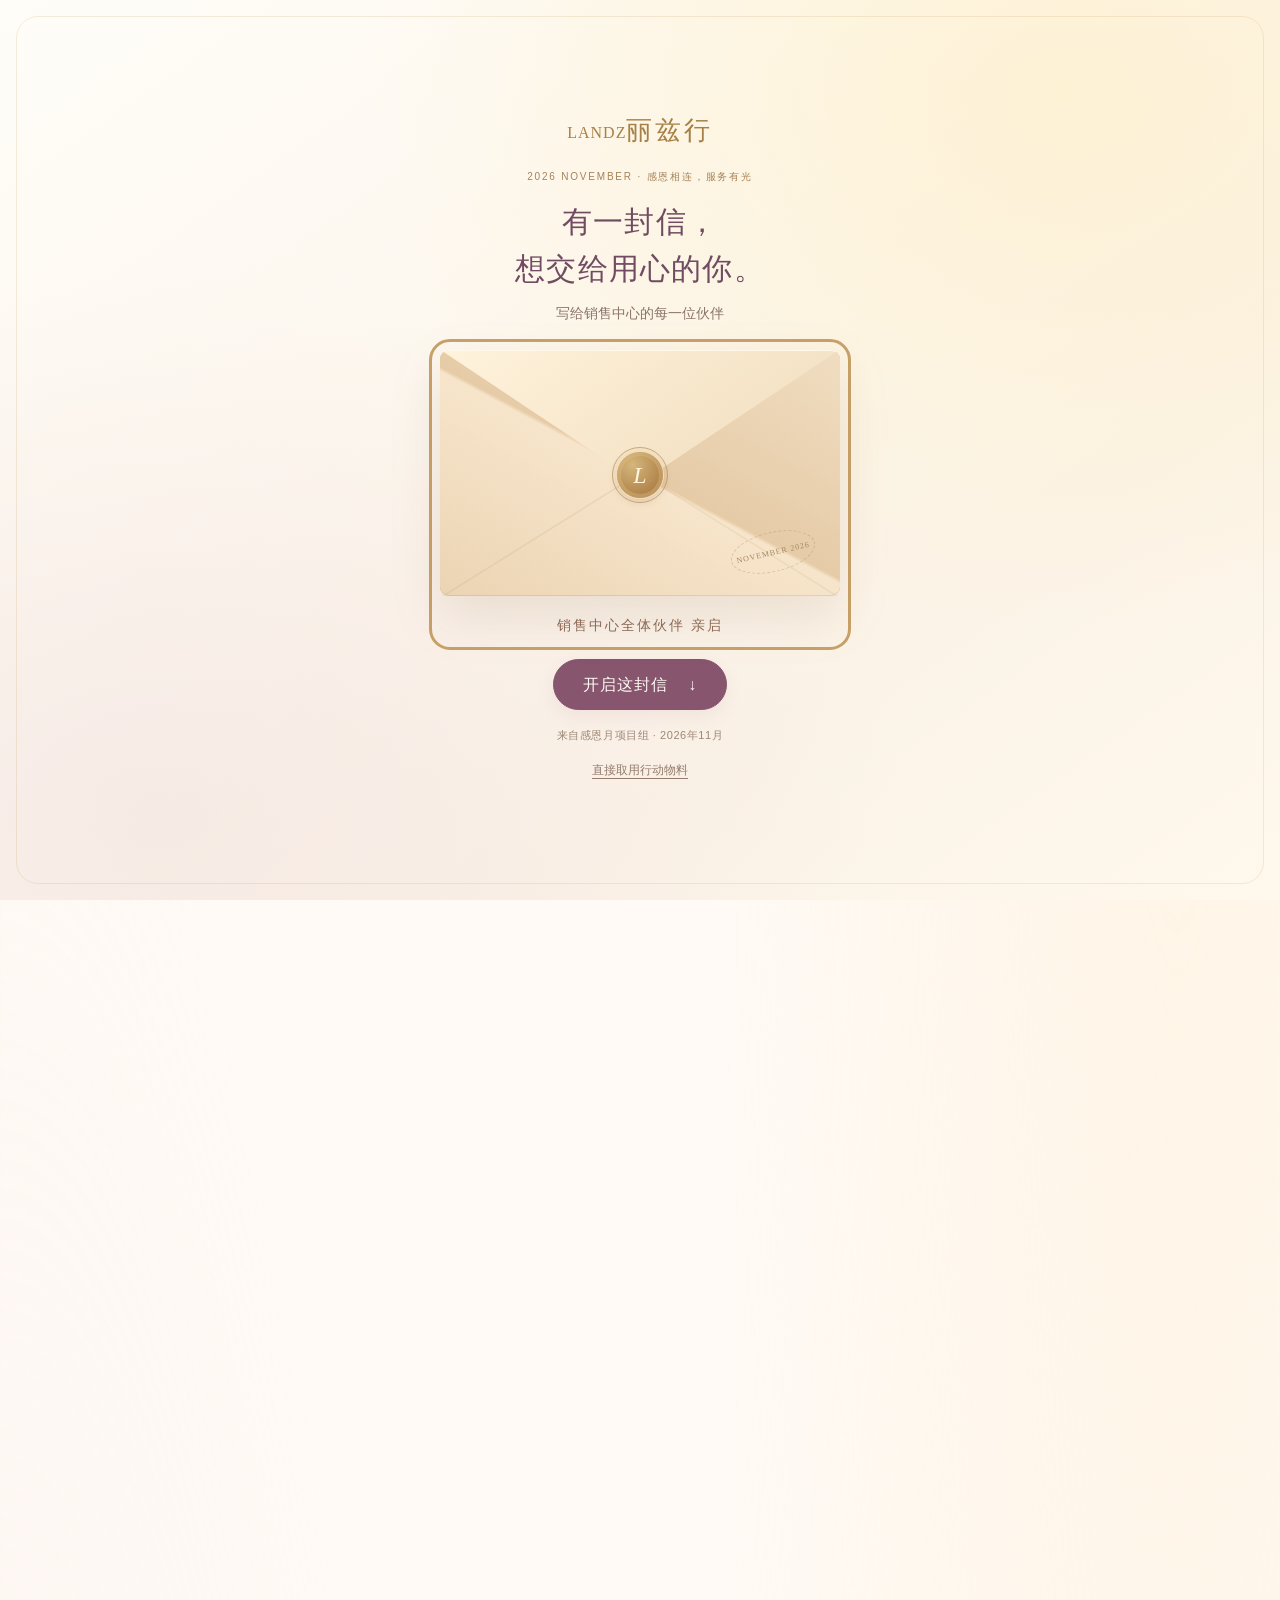
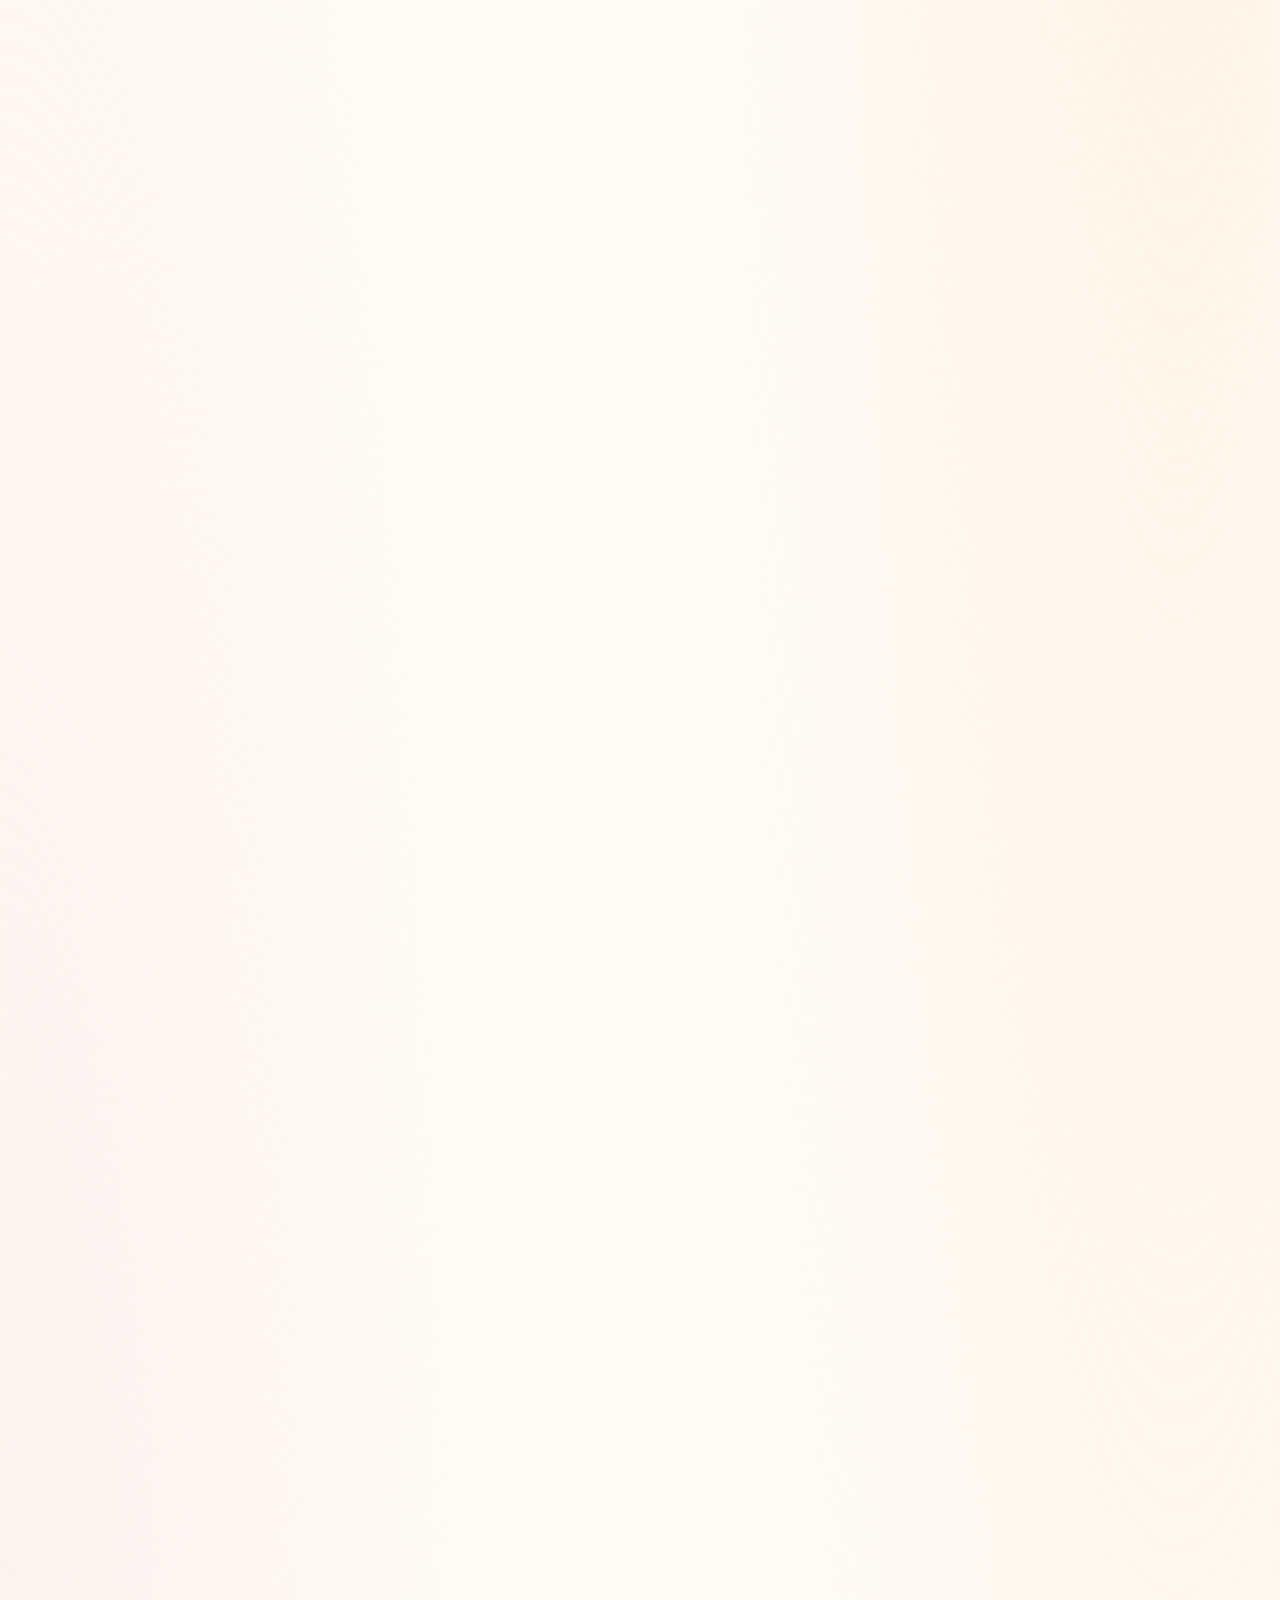
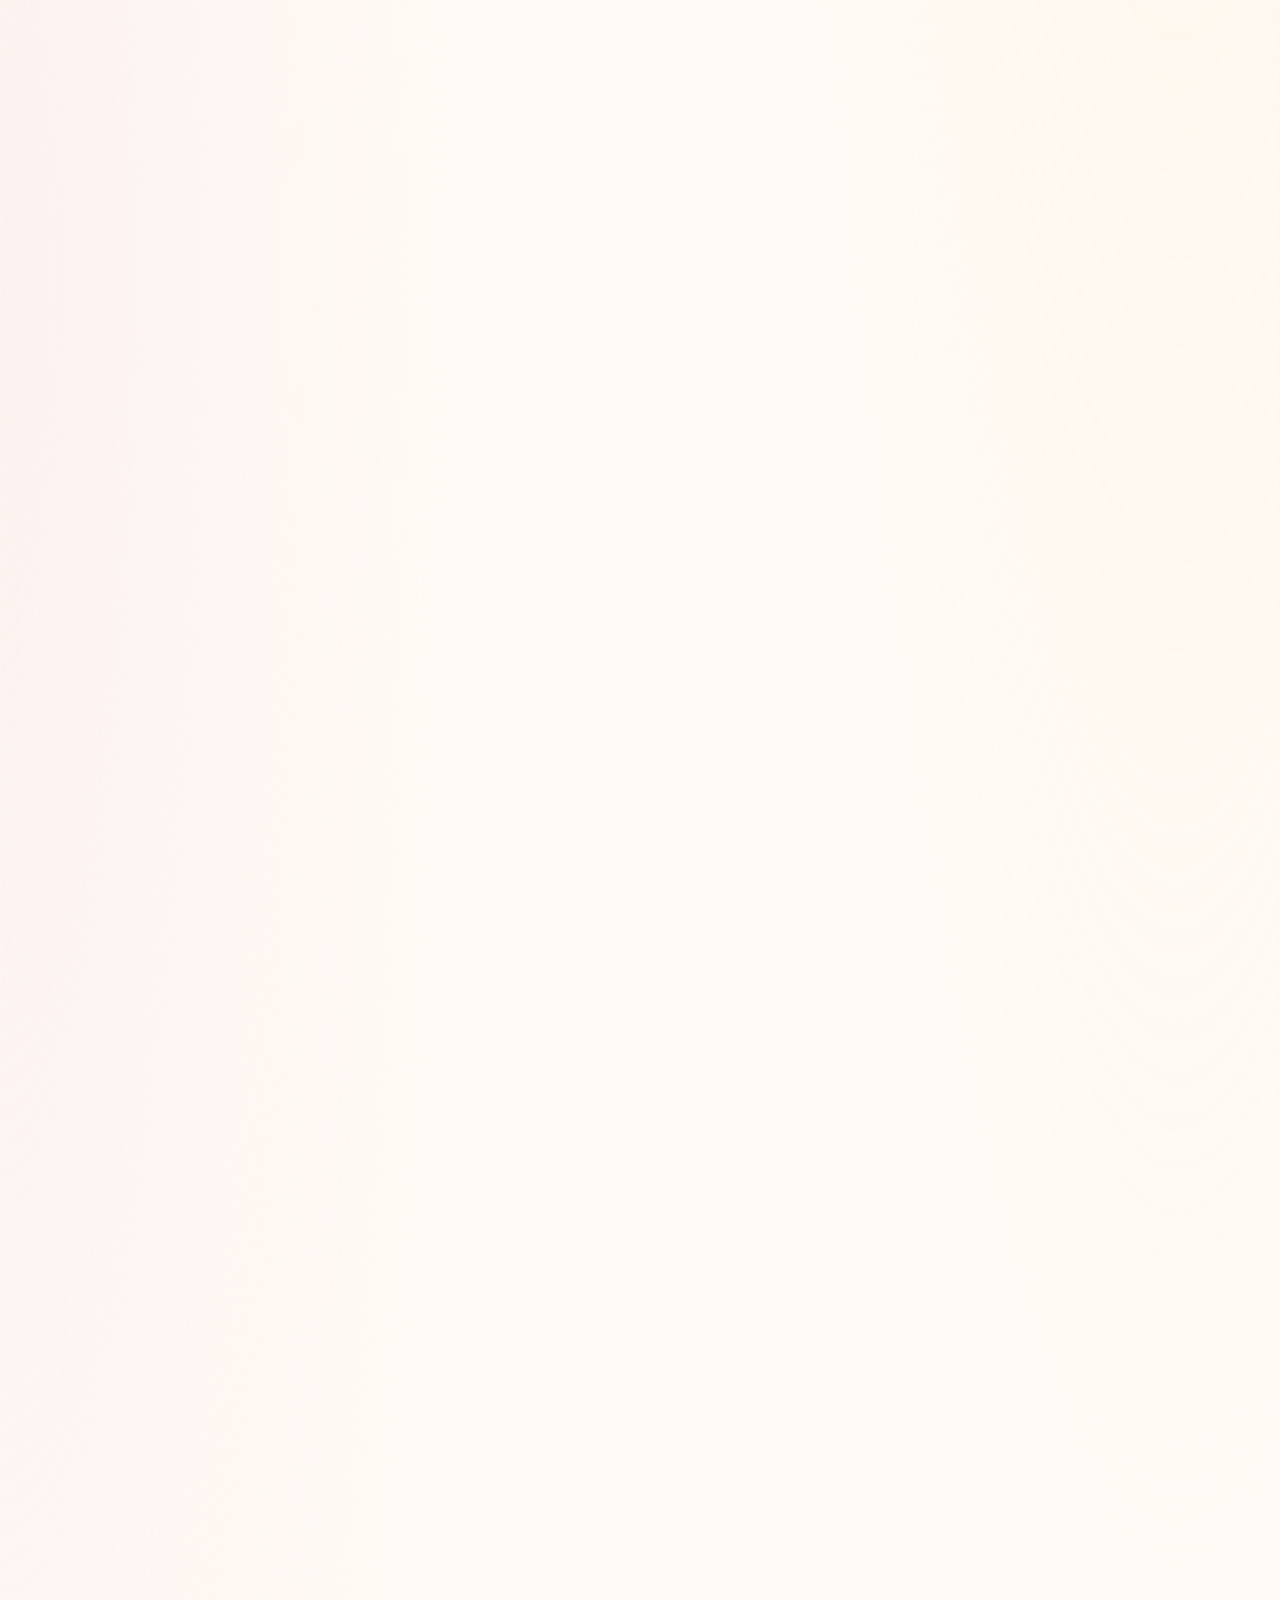
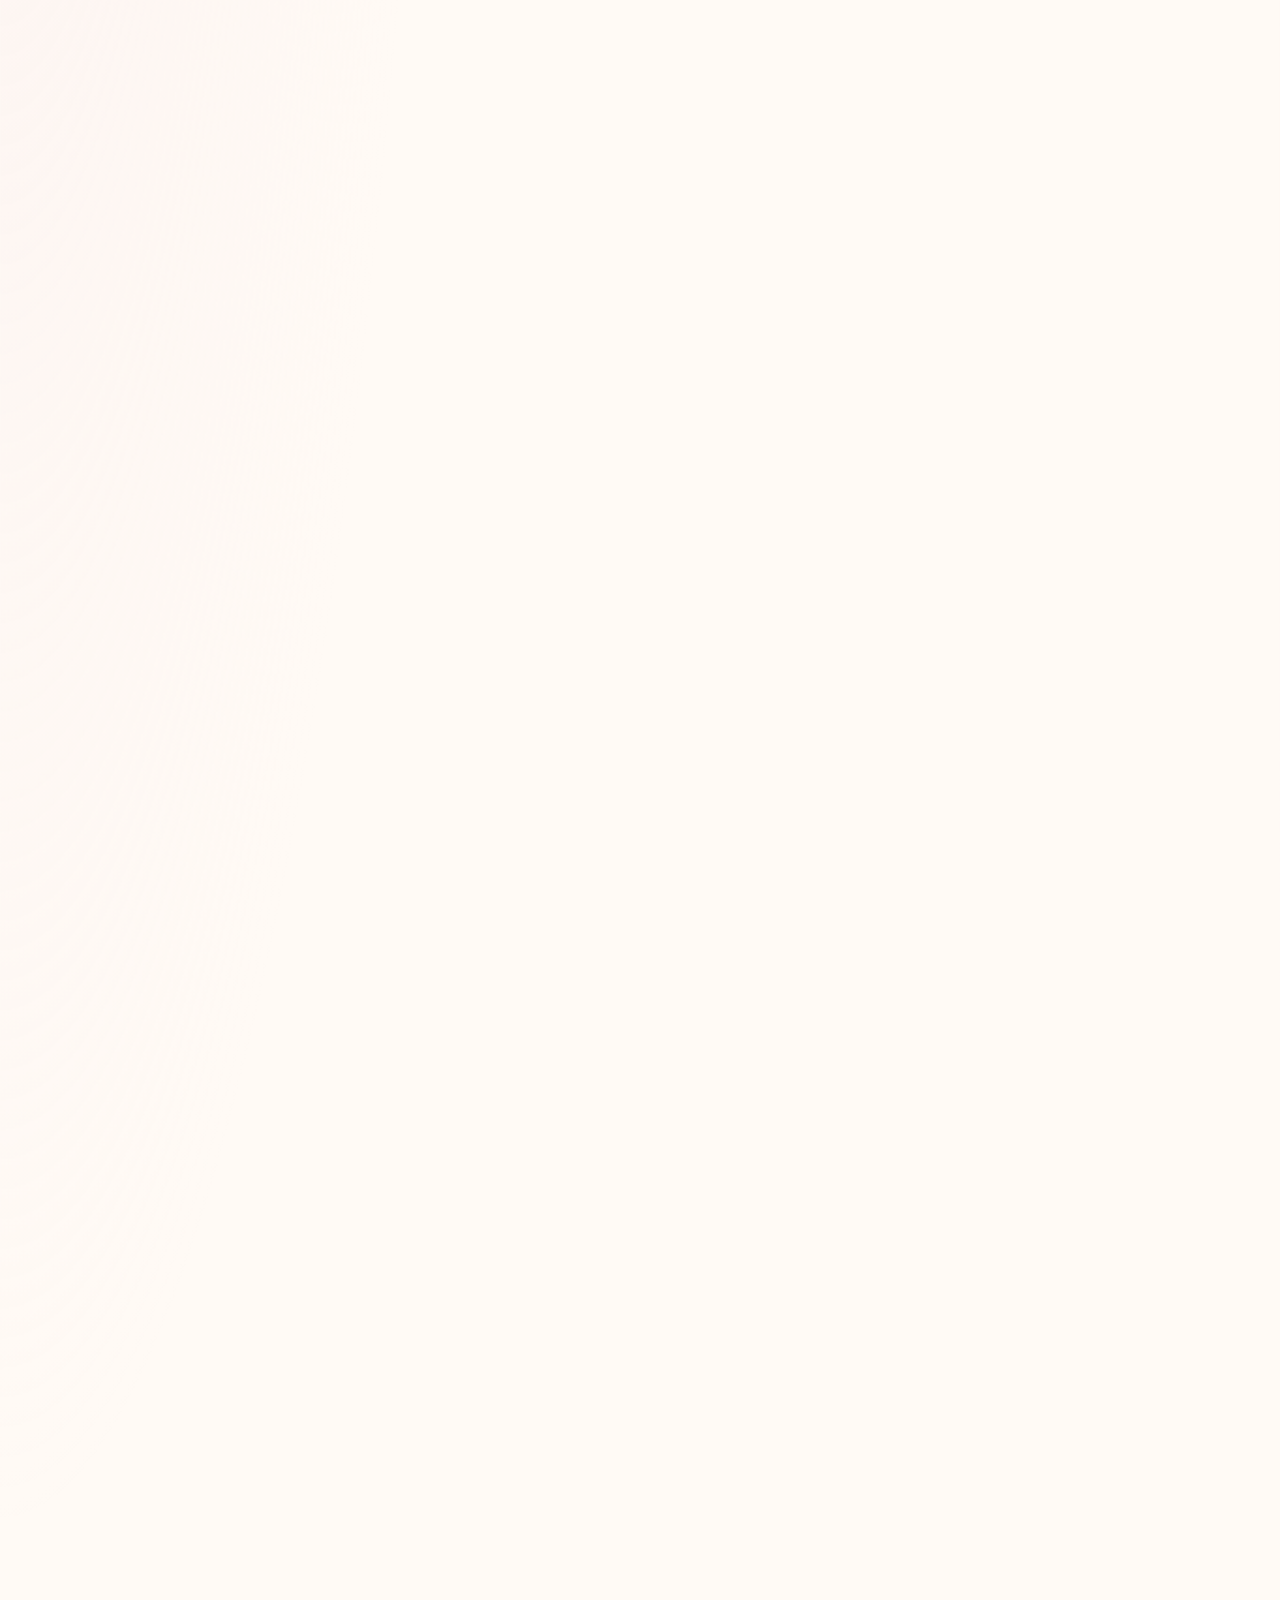
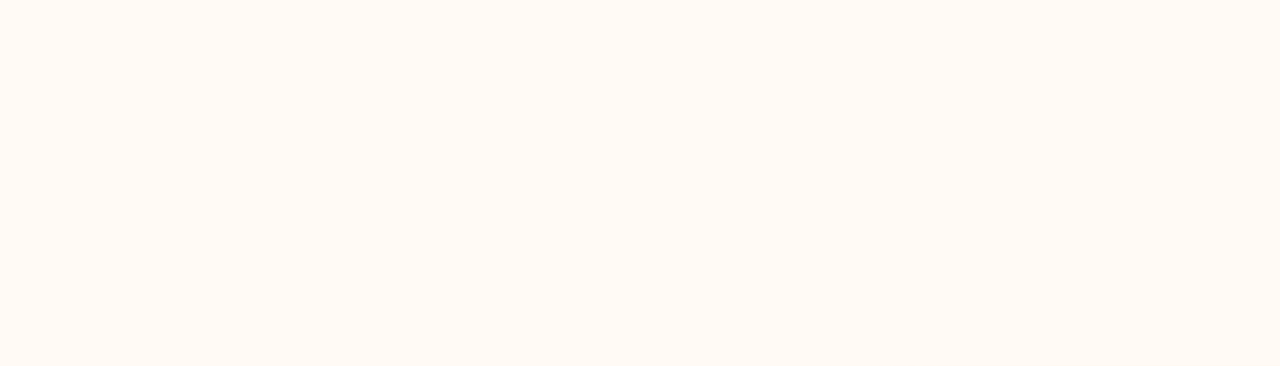
==== commit 974b037b: "Keep the action guide and audience cards permanently expanded" ====
--- a/index.html
+++ b/index.html
@@ -6,7 +6,7 @@
   <meta name="theme-color" content="#fff8ee">
   <meta name="description" content="丽兹行11月感恩连接行动包。制作专属贺卡、选用表达文案、挑选伴手礼、下载专业资料，让每一份感谢落到真实服务。">
   <title>丽兹行感恩连接行动包｜贺卡・文案・服务资料</title>
-  <link rel="stylesheet" href="style.css?v=20261102-professional-trim-v2">
+  <link rel="stylesheet" href="style.css?v=20261102-action-guide-visible">
   <link rel="stylesheet" href="card-maker.css?v=20261102-professional-trim-v2">
   <link rel="stylesheet" href="inline-material-upload.css?v=20261102-professional-trim-v2">
   <link rel="stylesheet" href="private-feedback.css?v=20261102-professional-trim-v2">
@@ -43,6 +43,6 @@
   <script src="card-maker.js?v=20261102-professional-trim-v2"></script>
   <script src="inline-material-upload.js?v=20261102-professional-trim-v2"></script>
   <script src="private-feedback.js?v=20261102-professional-trim-v2"></script>
-  <script src="app.js?v=20261102-professional-trim-v2"></script>
+  <script src="app.js?v=20261102-action-guide-visible"></script>
 </body>
 </html>
--- a/style.css
+++ b/style.css
@@ -64,21 +64,22 @@
 .mobile-companion{display:none}
 .sales-body .usage-guide{margin:19px 0 0;padding:17px 22px;background:#fffaf1;border:1px solid #e7d7c0;border-radius:16px}
 .usage-guide>summary{display:grid;grid-template-columns:minmax(0,1fr) auto;align-items:center;column-gap:14px;row-gap:3px;cursor:pointer;list-style:none;min-height:40px;color:#785369}
-.usage-guide>summary::-webkit-details-marker,.guide-disclosure>summary::-webkit-details-marker{display:none}
-.usage-guide>summary:after,.guide-disclosure>summary:after{content:"＋";font-size:19px;font-weight:400;color:#ac8752;flex:0 0 auto}
-.usage-guide[open]>summary:after,.guide-disclosure[open]>summary:after{content:"−"}
+.usage-guide>summary::-webkit-details-marker{display:none}
+.usage-guide>summary:after{content:"＋";font-size:19px;font-weight:400;color:#ac8752;flex:0 0 auto}
+.usage-guide[open]>summary:after{content:"−"}
 .usage-guide>summary h2{font-size:17px;line-height:1.65;font-weight:600;margin:0;color:#785369}
-.usage-guide>summary>span,.guide-disclosure>summary>span{grid-column:1;font-size:17px;line-height:1.65;font-weight:600;color:#785369}
-.usage-guide>summary>small,.guide-disclosure>summary>small{grid-column:1;font-size:12px;line-height:1.75;font-weight:400;color:#8a7260}
-.usage-guide>summary:after,.guide-disclosure>summary:after{grid-column:2;grid-row:1 / span 2;align-self:center}
+.usage-guide>summary>span{grid-column:1;font-size:17px;line-height:1.65;font-weight:600;color:#785369}
+.usage-guide>summary>small{grid-column:1;font-size:12px;line-height:1.75;font-weight:400;color:#8a7260}
+.usage-guide>summary:after{grid-column:2;grid-row:1 / span 2;align-self:center}
 .usage-guide .sales-aim-grid{margin:19px 0 5px}
 .usage-guide .sales-aim-grid p{color:#756157;font-size:13px;line-height:1.85}
-.guide-disclosure{margin-top:14px;background:#fffdf8;border:1px solid #e5d4bb;border-radius:17px;padding:18px 20px}
-.guide-disclosure>summary{display:grid;grid-template-columns:minmax(0,1fr) auto;align-items:center;column-gap:16px;row-gap:3px;cursor:pointer;min-height:42px;list-style:none;font-size:17px;line-height:1.65;color:#775067;font-weight:600}
-.guide-disclosure>.consensus-grid{margin-top:18px}
-.guide-disclosure>.section-heading{margin-top:18px}
-.guide-disclosure .consensus-grid .surface{box-shadow:none;border-color:#eadfce}
-.guide-disclosure .reading{color:#68574f}
+.action-guide-body{margin-top:14px;background:#fffdf8;border:1px solid #e5d4bb;border-radius:17px;padding:18px 20px}
+.action-guide-body .guide-title{margin:0;font-size:17px;line-height:1.65;color:#775067;font-weight:600}
+.guide-audiences{margin-top:18px}
+.guide-audiences>.audience-grid{margin-top:12px}
+.action-guide-body>.consensus-grid{margin-top:18px}
+.action-guide-body .consensus-grid .surface{box-shadow:none;border-color:#eadfce}
+.action-guide-body .reading{color:#68574f}
 .sales-body>.phone-directory{margin:15px 0 0;border-color:#e7d7c0;background:#fffdf8}
 .letter-share{display:flex;flex-wrap:wrap;gap:9px;margin-top:17px;padding-top:13px;border-top:1px solid #e8d8c1}
 .letter-share .btn{min-height:40px;font-size:12px;line-height:1.6;background:#fffcf6}
@@ -125,14 +126,14 @@
  .sales-body .usage-guide{padding:11px 14px;margin-top:13px;border-radius:12px}
  .usage-guide>summary{min-height:42px;gap:10px}
  .usage-guide>summary h2{font-size:15px;line-height:1.7}
- .usage-guide>summary>span,.guide-disclosure>summary>span{font-size:15px;line-height:1.7}
- .usage-guide>summary>small,.guide-disclosure>summary>small{font-size:12px;line-height:1.75}
+ .usage-guide>summary>span{font-size:15px;line-height:1.7}
+ .usage-guide>summary>small{font-size:12px;line-height:1.75}
  .usage-guide .sales-aim-grid{gap:17px;margin:16px 0 7px}
  .usage-guide .sales-aim-grid h3{font-size:14px;line-height:1.65}
  .usage-guide .sales-aim-grid p{font-size:14px;line-height:1.8;color:#6c5a50}
- .guide-disclosure{padding:12px 14px;margin-top:12px;border-radius:13px}
- .guide-disclosure>summary{font-size:15px;line-height:1.7;gap:10px;min-height:44px}
- .guide-disclosure .consensus-grid{margin-top:15px}
+ .action-guide-body{padding:12px 14px;margin-top:12px;border-radius:13px}
+ .action-guide-body .guide-title{font-size:15px;line-height:1.7}
+ .action-guide-body .consensus-grid{margin-top:15px}
  .section{margin-top:29px;margin-bottom:29px;scroll-margin-top:14px}
  .section-intro,.surface p,.reading,.message-text,.professional-card p,.gift-card dl,.generic-list li,.transaction-editor{font-size:14px;line-height:1.85;color:#68574f}
  .section h2{font-size:22px;line-height:1.5}
@@ -158,7 +159,7 @@
  .mobile-nav a.active{color:#744762}
 }
 @media(max-width:374px){.sales-body .letter-hero{padding:19px 18px 15px}.sales-body .letter-hero h1{font-size:25px}.tool-launcher-heading h2{font-size:16px}.sales-body .tool-launcher .quick-card{padding:12px 11px;min-height:124px}.sales-body .tool-launcher .quick-card p{font-size:12px}.mobile-companion{padding:9px 10px}}
-@media print{.letter-hero .hero-guide,.mobile-companion,.welcome-letter-more>summary,.tool-launcher{display:none!important}.letter-hero .letter-rest{display:block!important}.sales-body .letter-hero{padding:22px;background:#fffcf6;box-shadow:none}.sales-body .letter-hero h1{font-size:27px}.letter-hero .letter-intro,.letter-hero .letter-rest{font-size:12px;line-height:1.85}.usage-guide,.guide-disclosure{break-inside:auto}.usage-guide .sales-aim-grid,.guide-disclosure>*{display:block!important}.guide-disclosure>summary,.usage-guide>summary:after{display:none!important}}
+@media print{.letter-hero .hero-guide,.mobile-companion,.welcome-letter-more>summary,.tool-launcher{display:none!important}.letter-hero .letter-rest{display:block!important}.sales-body .letter-hero{padding:22px;background:#fffcf6;box-shadow:none}.sales-body .letter-hero h1{font-size:27px}.letter-hero .letter-intro,.letter-hero .letter-rest{font-size:12px;line-height:1.85}.usage-guide,.action-guide-body{break-inside:auto}.usage-guide .sales-aim-grid,.action-guide-body>*{display:block!important}.usage-guide>summary:after{display:none!important}}
 
 /* Partner letter: salutation, indented paragraphs, signature and date. */
 .letter-hero h1:focus{outline:none}.letter-tools-next{margin:18px 0 6px}.letter-tools-next .btn{min-height:44px}
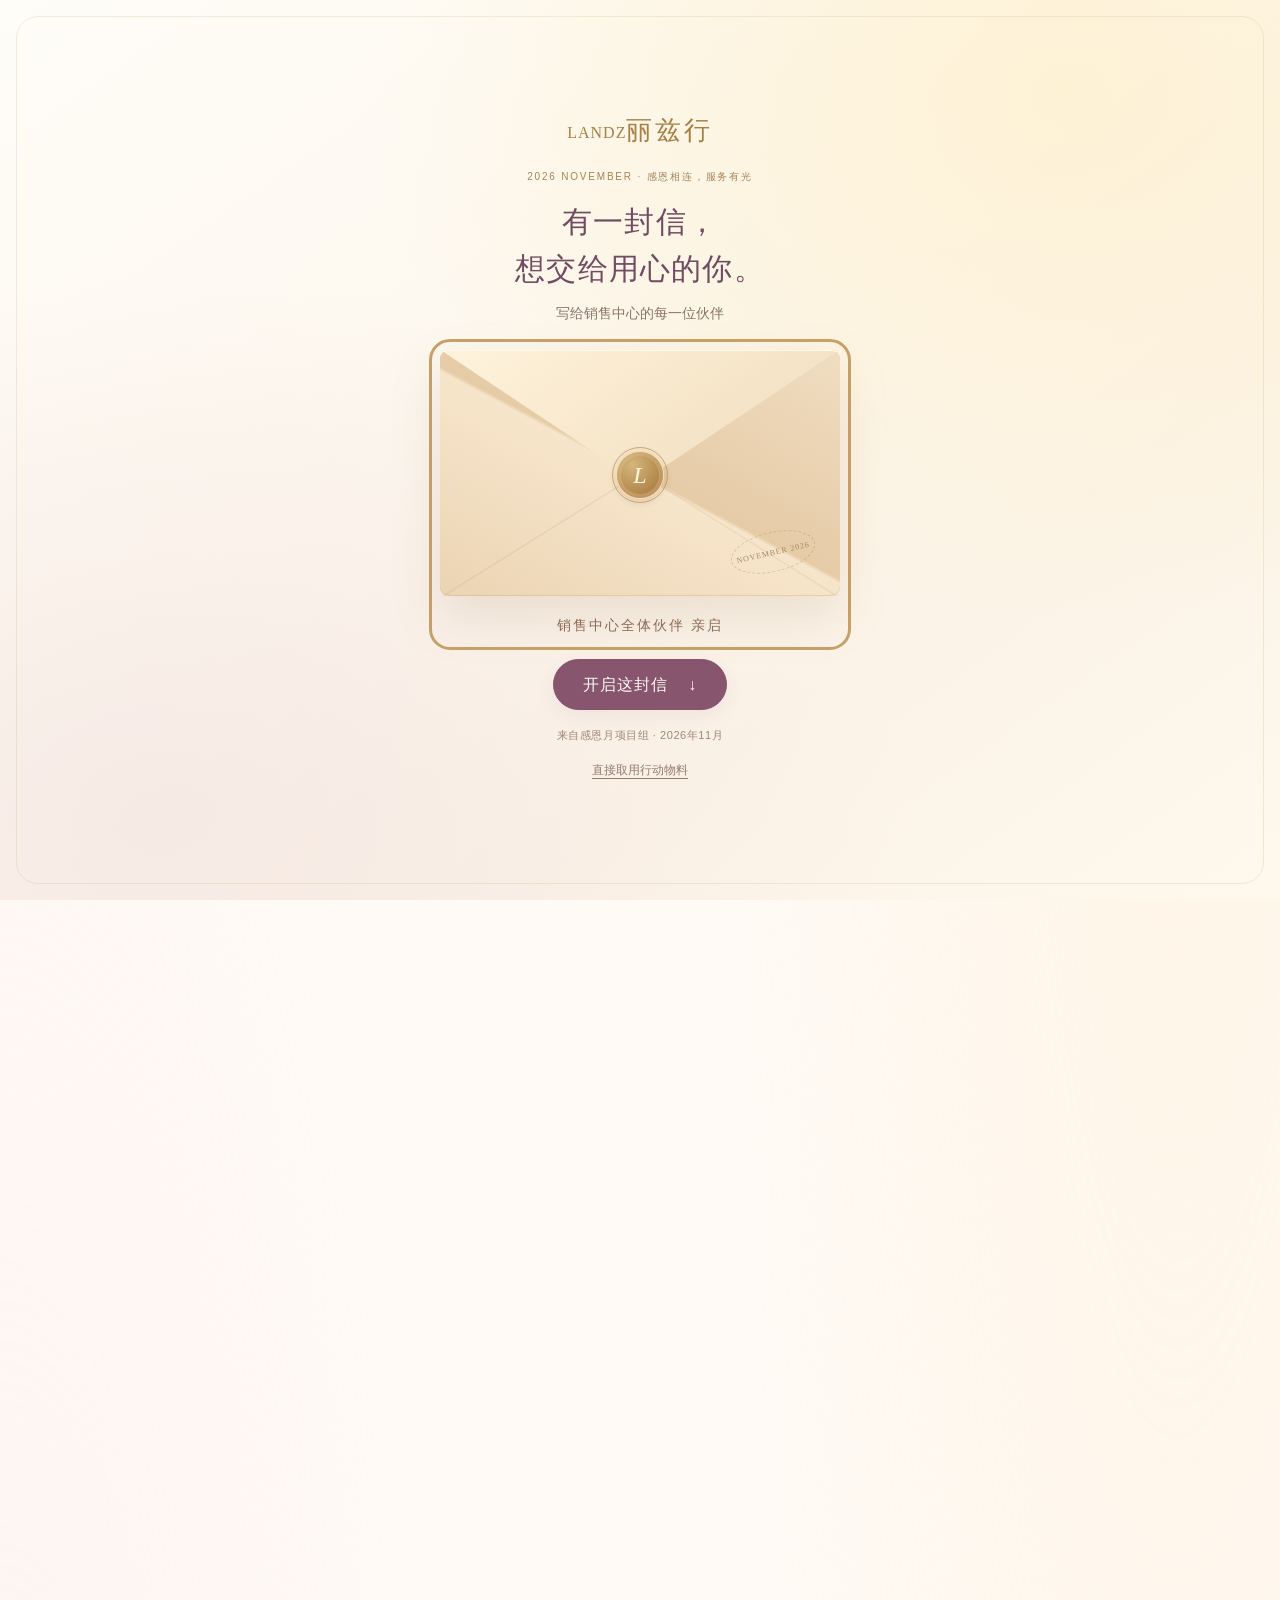
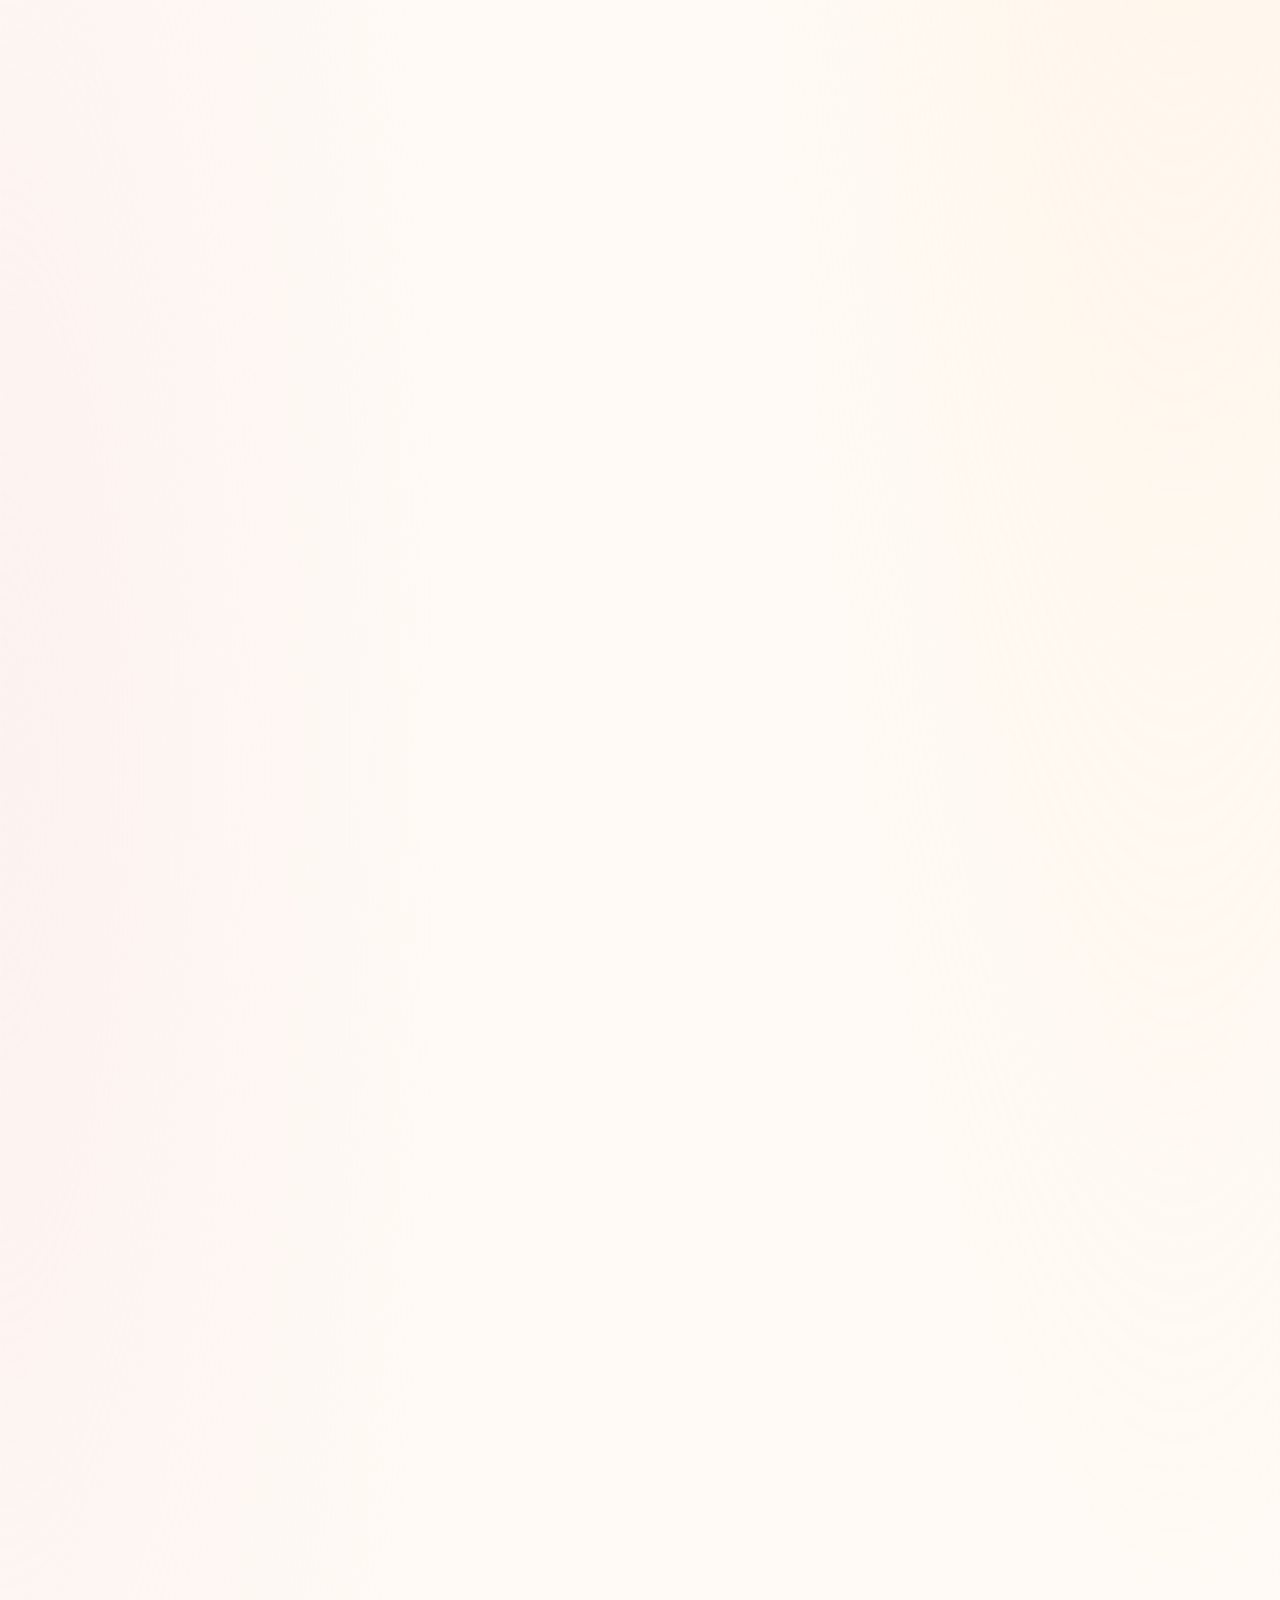
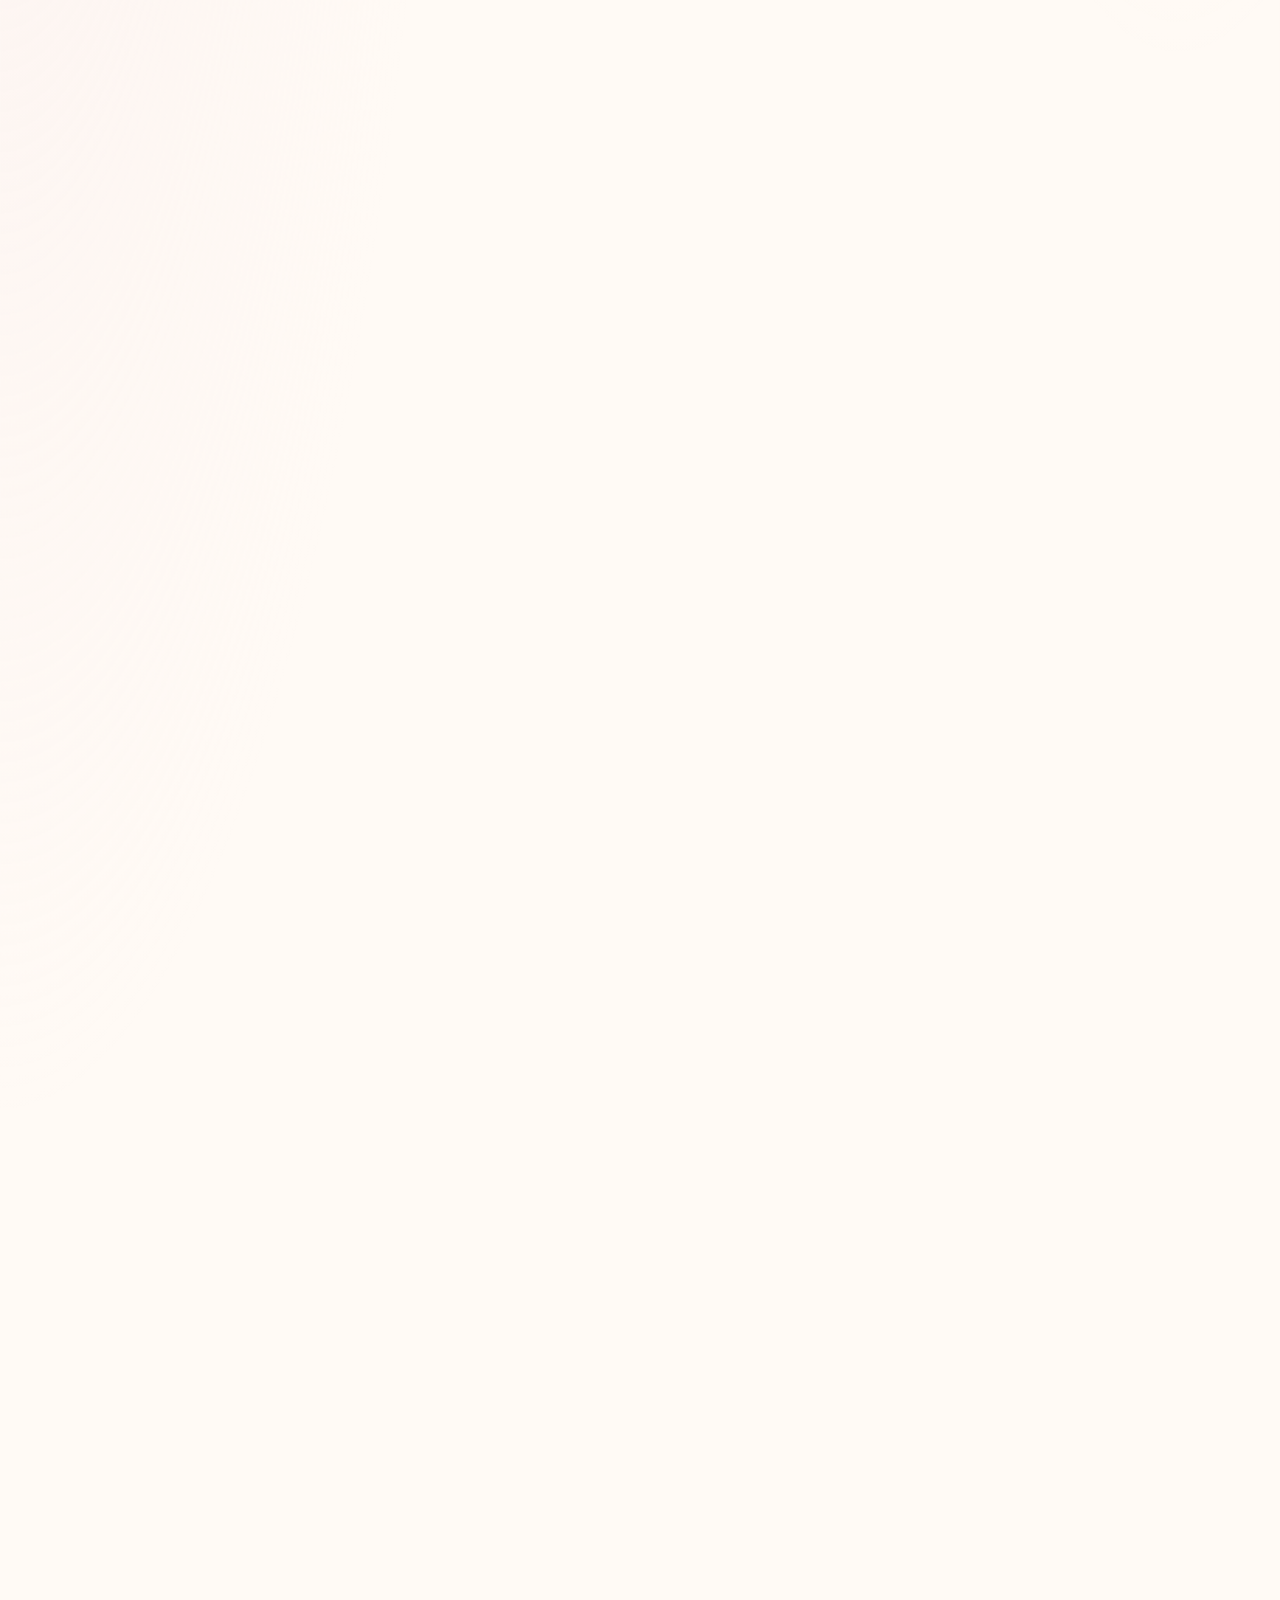
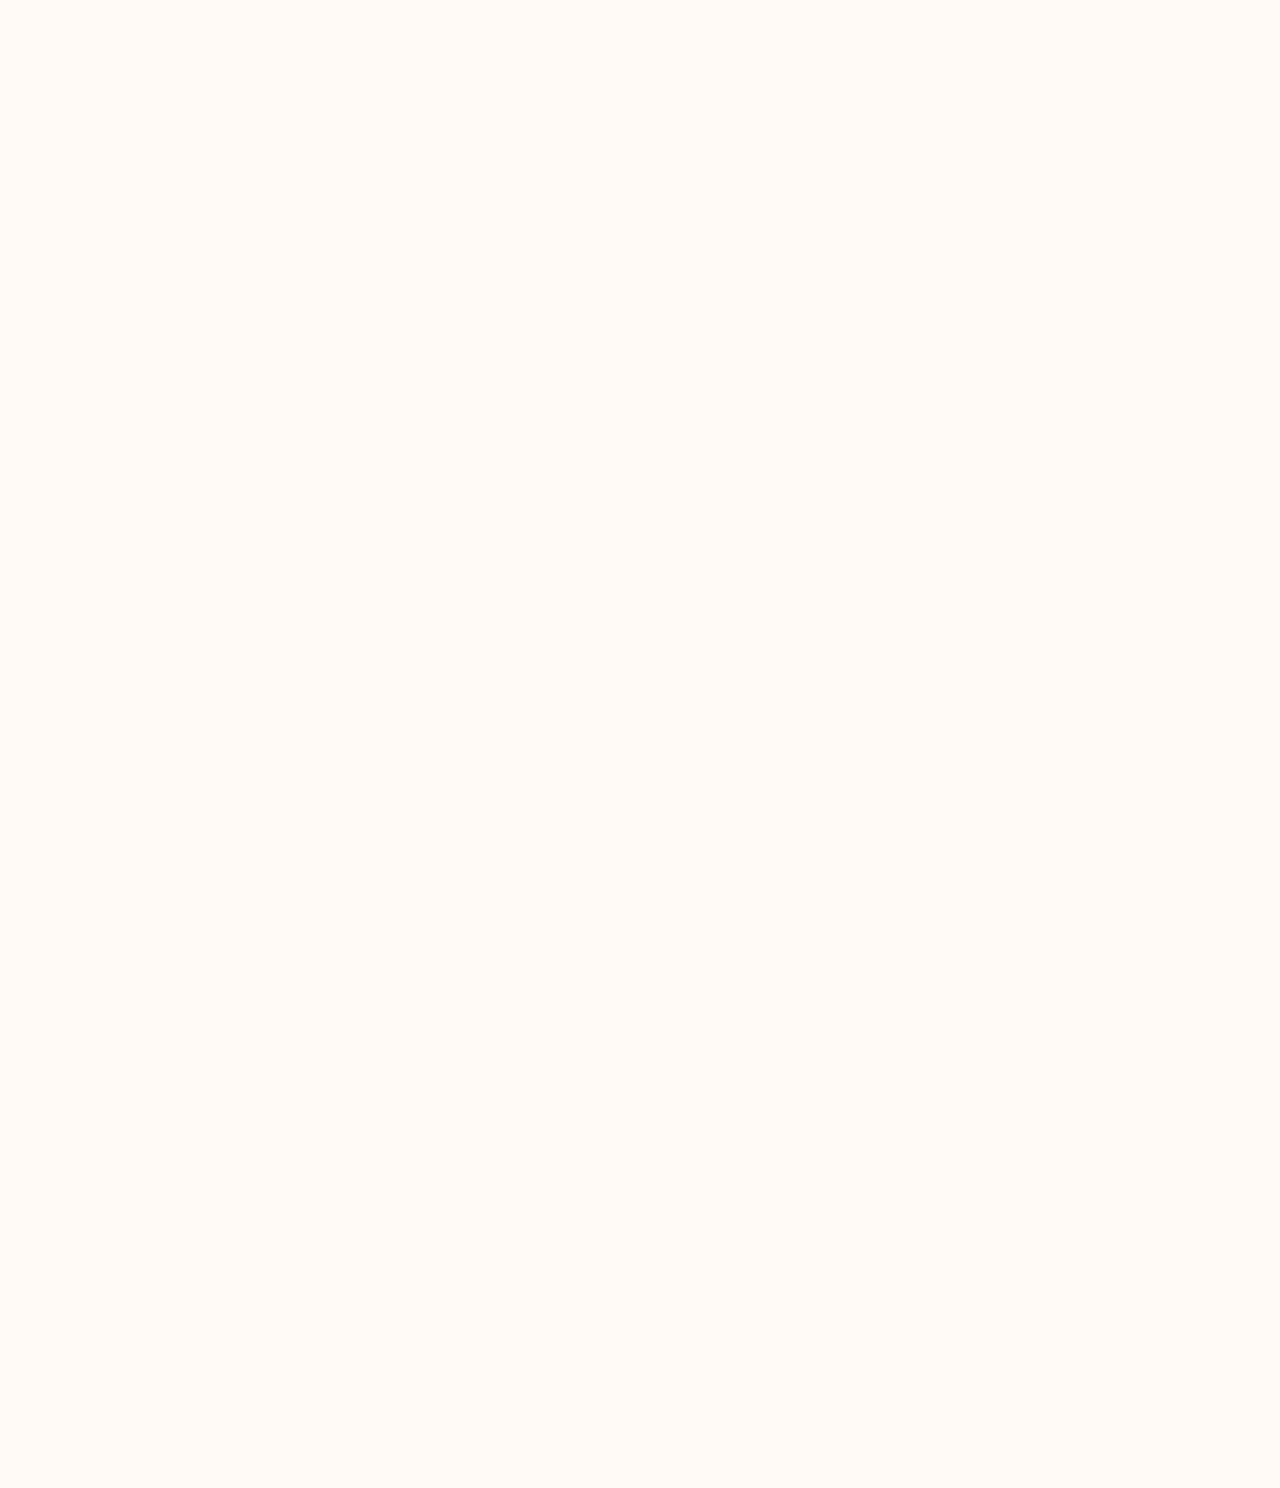
==== commit ee09dc06: "Streamline the home navigation and feature three gifts with the full catalogue available" ====
--- a/index.html
+++ b/index.html
@@ -6,7 +6,7 @@
   <meta name="theme-color" content="#fff8ee">
   <meta name="description" content="丽兹行11月感恩连接行动包。制作专属贺卡、选用表达文案、挑选伴手礼、下载专业资料，让每一份感谢落到真实服务。">
   <title>丽兹行感恩连接行动包｜贺卡・文案・服务资料</title>
-  <link rel="stylesheet" href="style.css?v=20261102-action-guide-visible">
+  <link rel="stylesheet" href="style.css?v=20261102-streamlined">
   <link rel="stylesheet" href="card-maker.css?v=20261102-professional-trim-v2">
   <link rel="stylesheet" href="inline-material-upload.css?v=20261102-professional-trim-v2">
   <link rel="stylesheet" href="private-feedback.css?v=20261102-professional-trim-v2">
@@ -43,6 +43,6 @@
   <script src="card-maker.js?v=20261102-professional-trim-v2"></script>
   <script src="inline-material-upload.js?v=20261102-professional-trim-v2"></script>
   <script src="private-feedback.js?v=20261102-professional-trim-v2"></script>
-  <script src="app.js?v=20261102-action-guide-visible"></script>
+  <script src="app.js?v=20261102-streamlined"></script>
 </body>
 </html>
--- a/style.css
+++ b/style.css
@@ -233,3 +233,25 @@
 .professional-card .market-release-note p{margin:0;font-size:12px;line-height:1.9;color:#927b70;overflow-wrap:anywhere}
 .professional-card .market-release-note strong{font-weight:650;color:#805b6f}
 @media(max-width:760px){.professional-card .market-release-note p{font-size:13px}}
+
+/* Use the directory on wide screens and shortcut cards on narrow screens. */
+@media(min-width:1101px){.tool-launcher{display:none}}
+.companion-caption{margin:0;text-align:center;color:#896b52;font-size:13px;letter-spacing:.06em}
+
+/* Show the essentials first, with purchasing details on request. */
+.gift-group-title,.gift-count{color:#795569;margin:0 0 13px;line-height:1.6}
+.gift-group-title{font-size:18px}
+.gift-group-title small,.gift-count,.gift-more>summary span{color:#826d60;font-size:13px;font-weight:400}
+.gift-group-title small,.gift-more>summary span{margin-left:6px}
+#gift-results .gift-grid{align-items:start}
+#gift-results .gift-card{min-width:0;min-height:0}
+#gift-results .gift-card>.tag{align-self:flex-start;margin-bottom:9px}
+#gift-results .gift-card h3{margin-bottom:5px}
+#gift-results .gift-price{margin-bottom:7px}
+.gift-use{margin:0 0 14px;font-size:13px;line-height:1.75;color:#705e53}
+#gift-results .gift-delivery summary{font-size:12px;color:#825e41}
+#gift-results .gift-delivery dl{margin:10px 0 0;font-size:12px;line-height:1.8}
+.gift-more{margin-top:16px;padding:0 16px;border:1px solid #e3d2b9;border-radius:14px;background:#fffdf8}
+.gift-more>summary{padding:13px 0;color:#795569;font-weight:600;cursor:pointer}
+.gift-more>.gift-grid{margin:0 0 16px}
+@media(max-width:600px){#gift-results .gift-grid{grid-template-columns:1fr}.gift-more{padding:0 12px}}
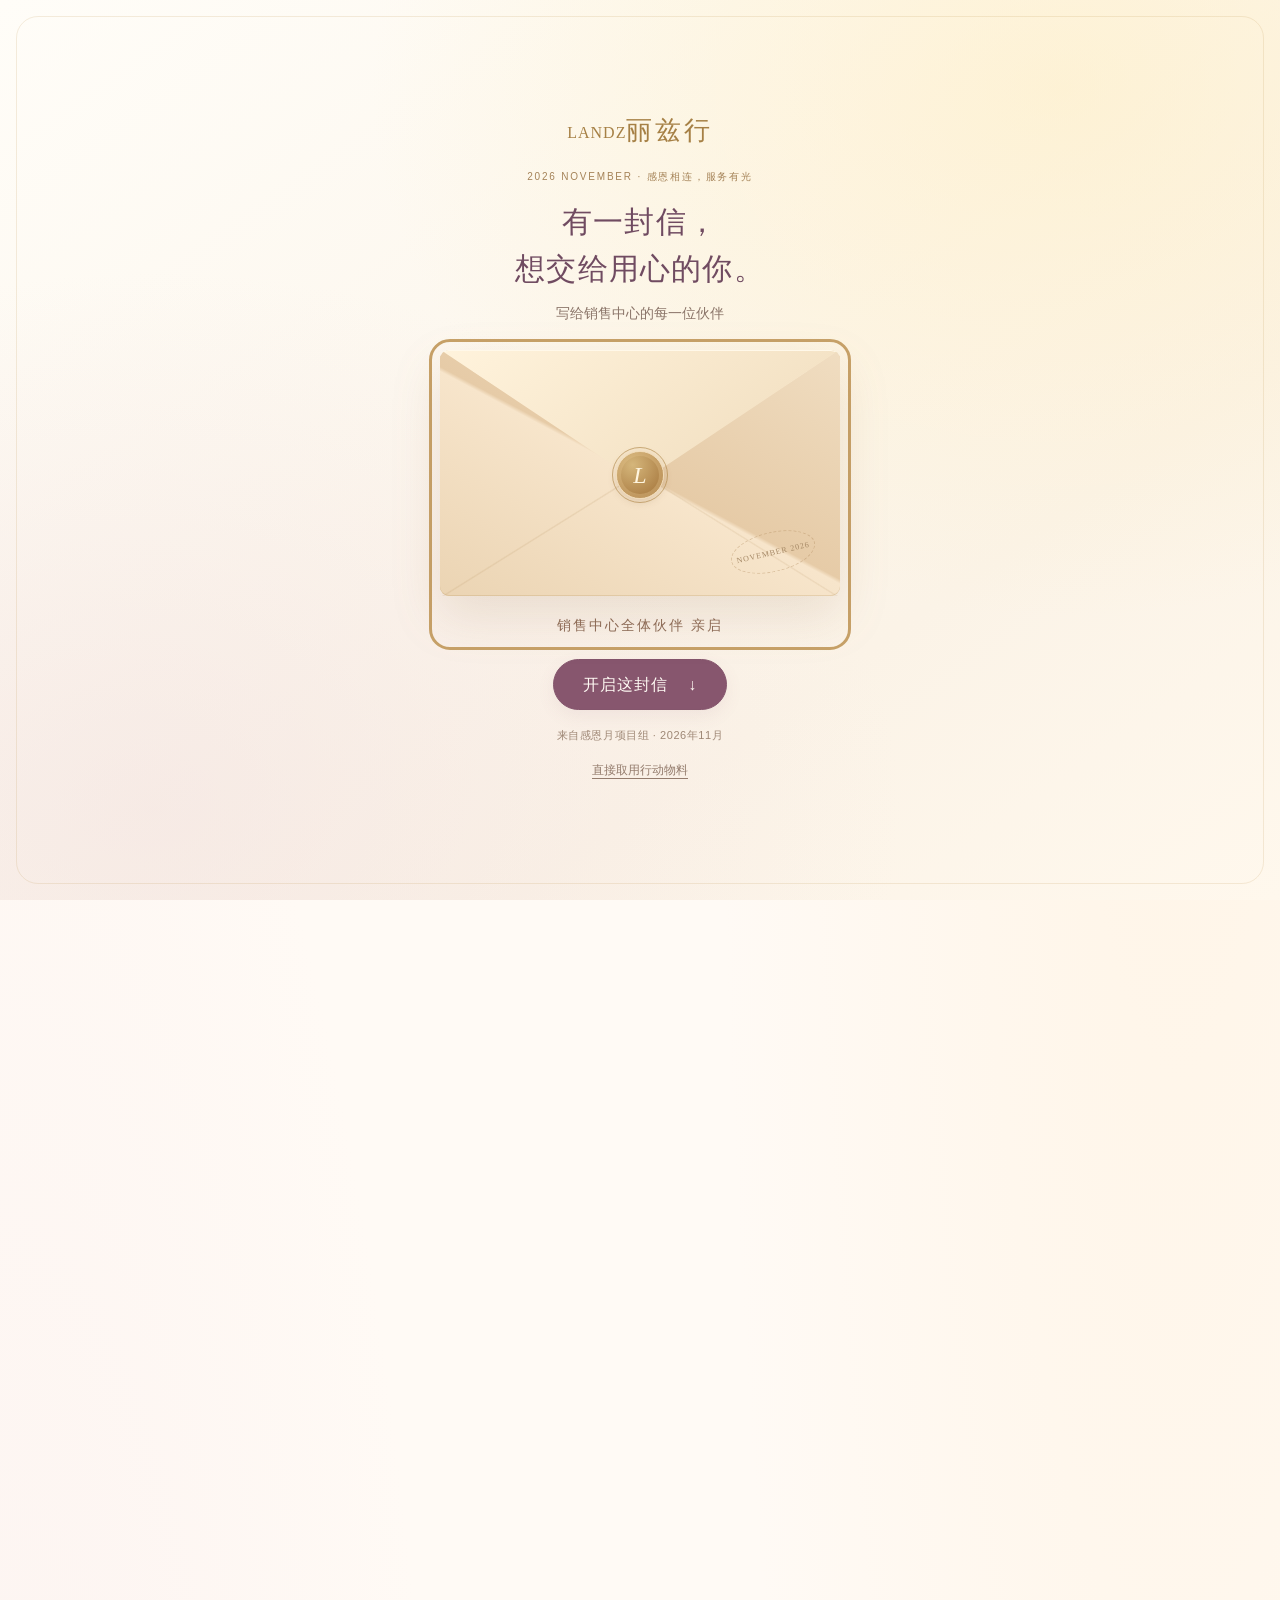
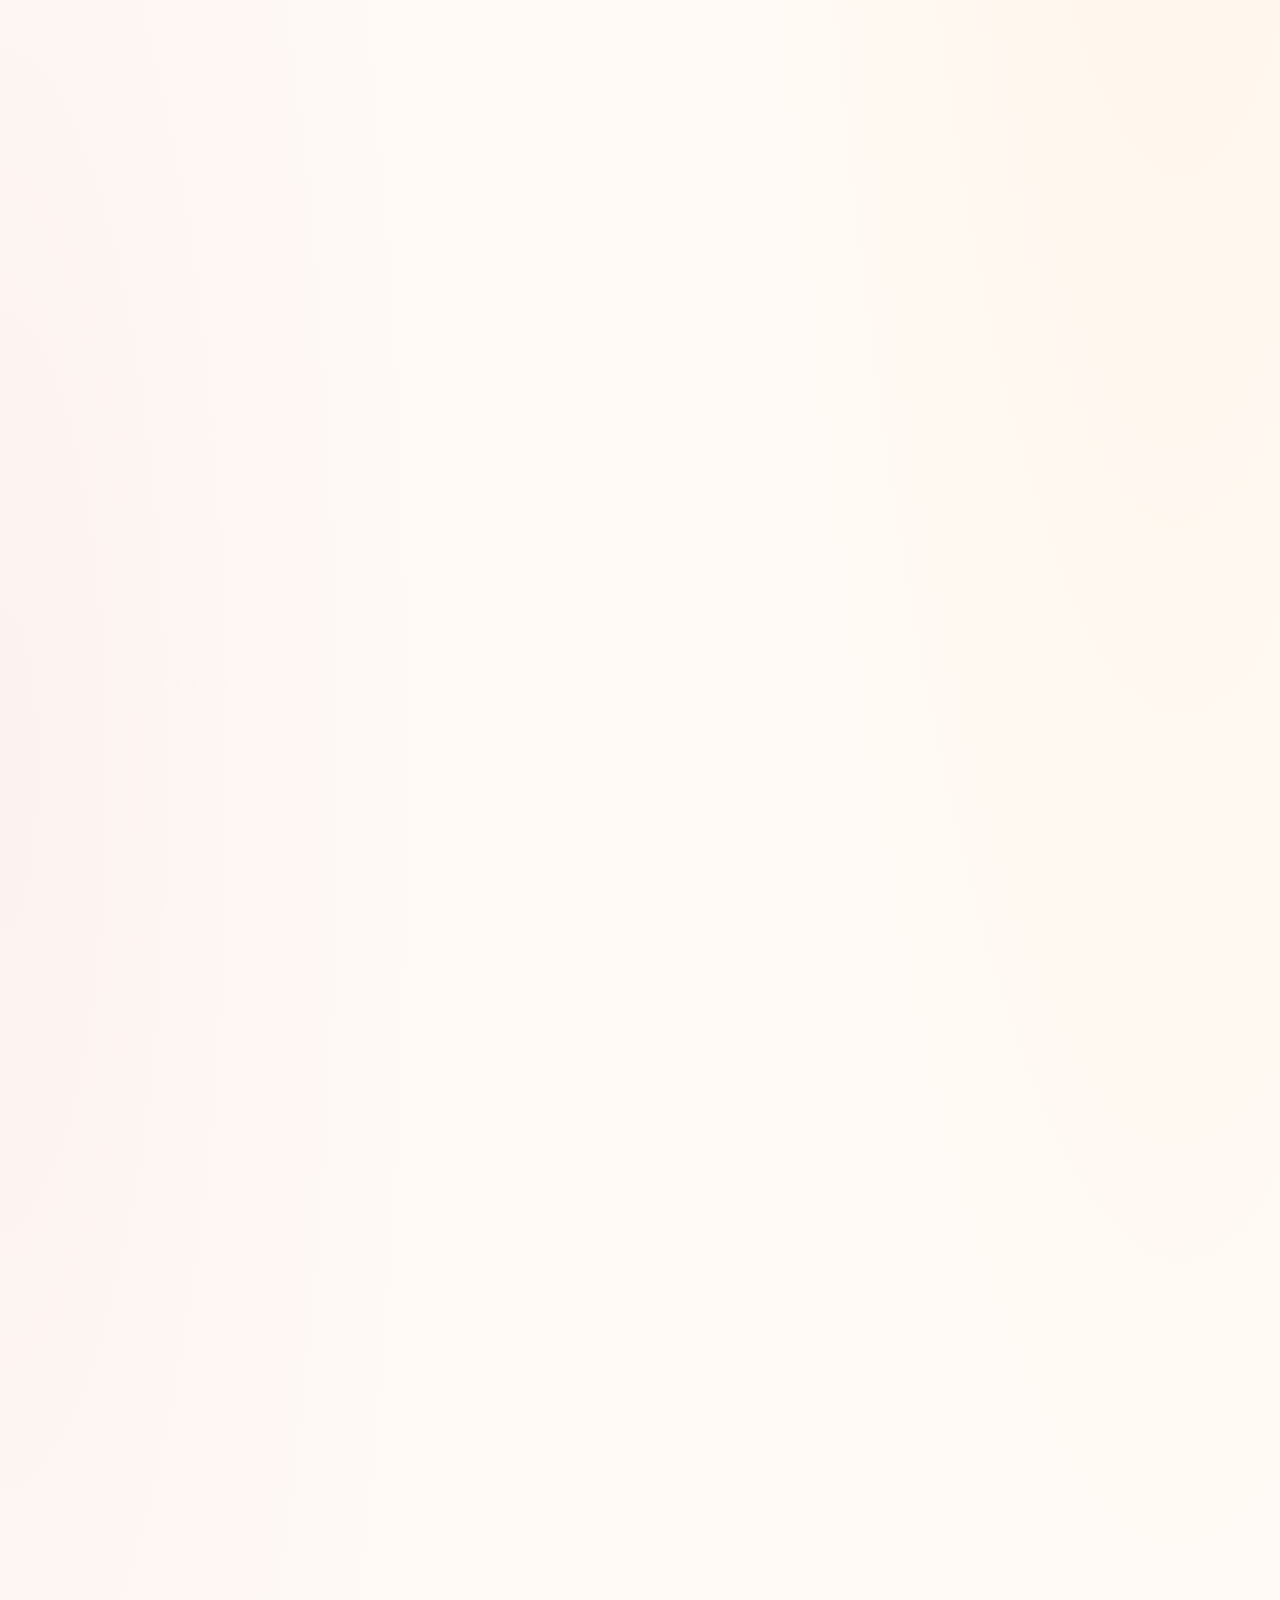
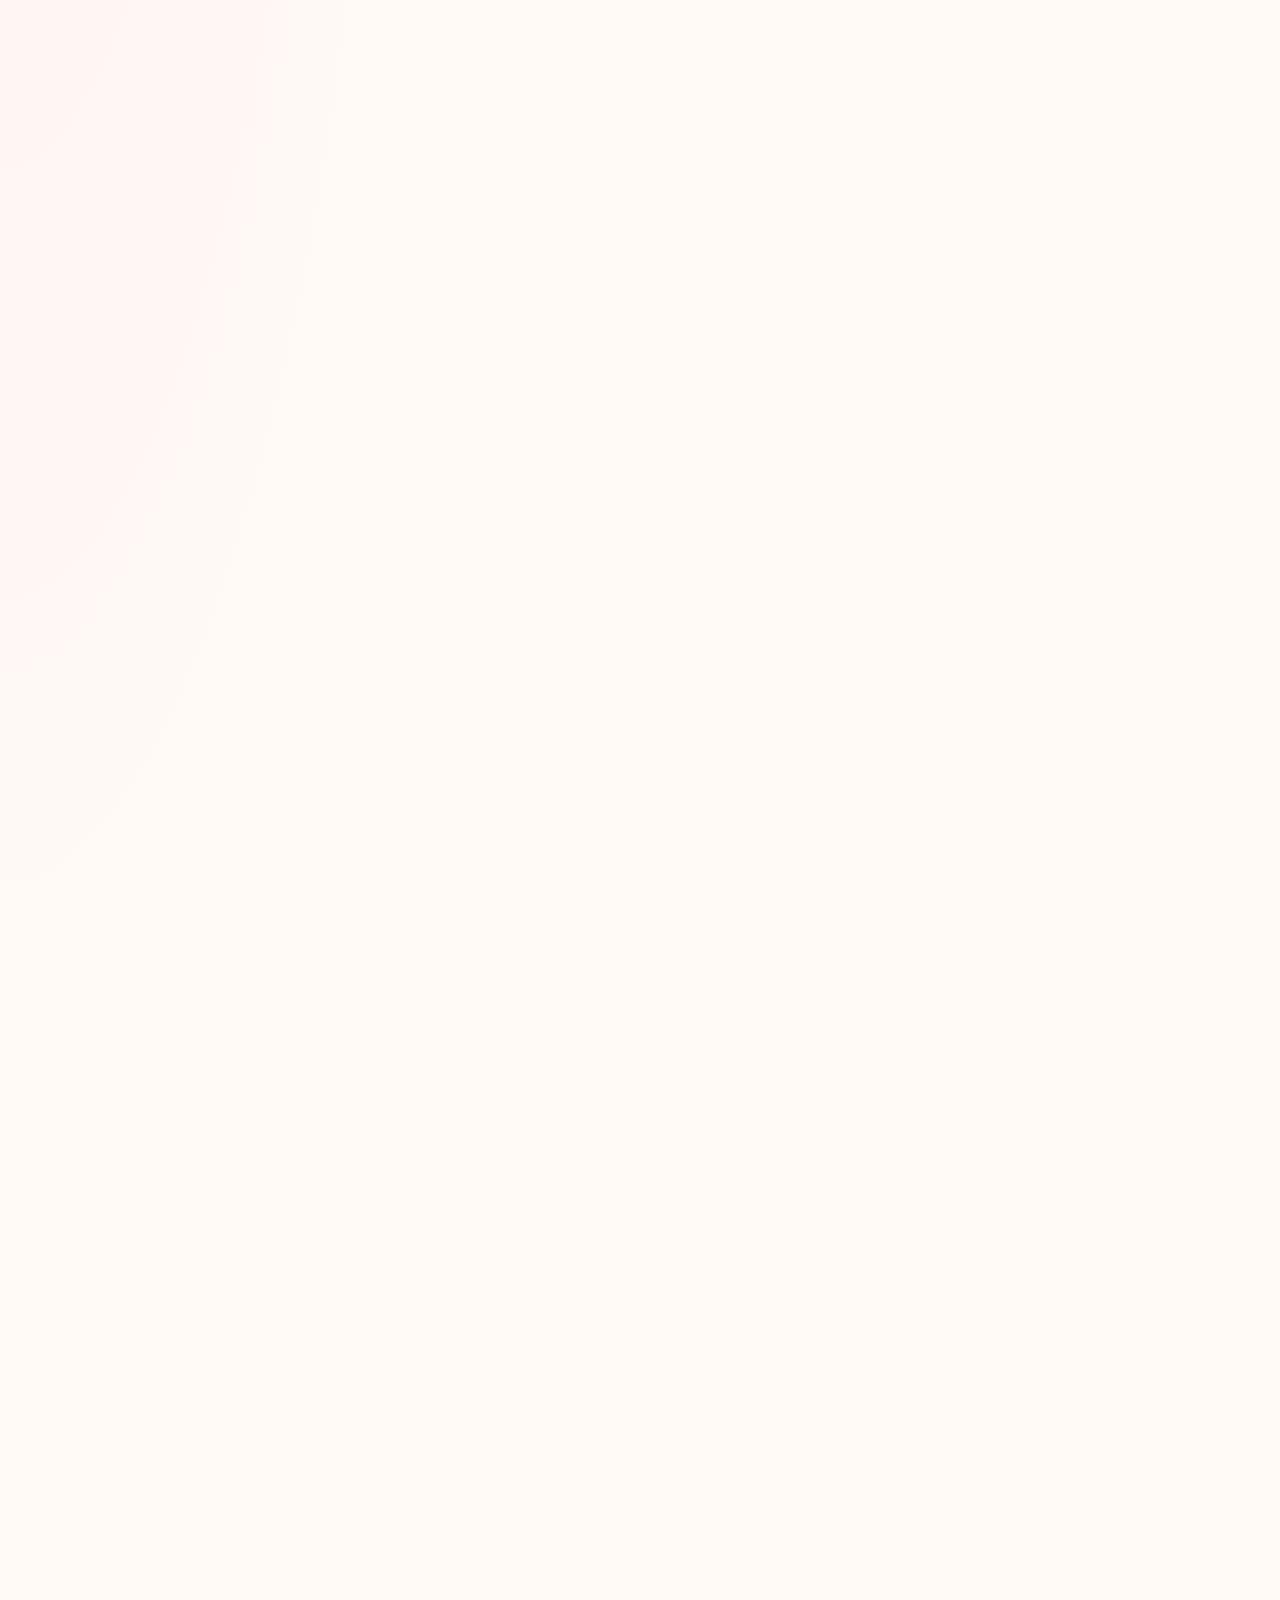
==== commit c125e7c8: "Format 18 gratitude messages for copying into WeChat" ====
--- a/index.html
+++ b/index.html
@@ -39,10 +39,10 @@
   <script src="backend-config.js?v=20261102-professional-trim-v2"></script>
   <script src="supabase-adapter.js?v=20261102-professional-trim-v2"></script>
   <script src="assets.js?v=20261102-professional-trim-v2"></script>
-  <script src="content-data.js?v=20261102-professional-trim-v2"></script>
+  <script src="content-data.js?v=20261102-wechat-copy"></script>
   <script src="card-maker.js?v=20261102-professional-trim-v2"></script>
   <script src="inline-material-upload.js?v=20261102-professional-trim-v2"></script>
   <script src="private-feedback.js?v=20261102-professional-trim-v2"></script>
-  <script src="app.js?v=20261102-streamlined"></script>
+  <script src="app.js?v=20261102-wechat-copy"></script>
 </body>
 </html>
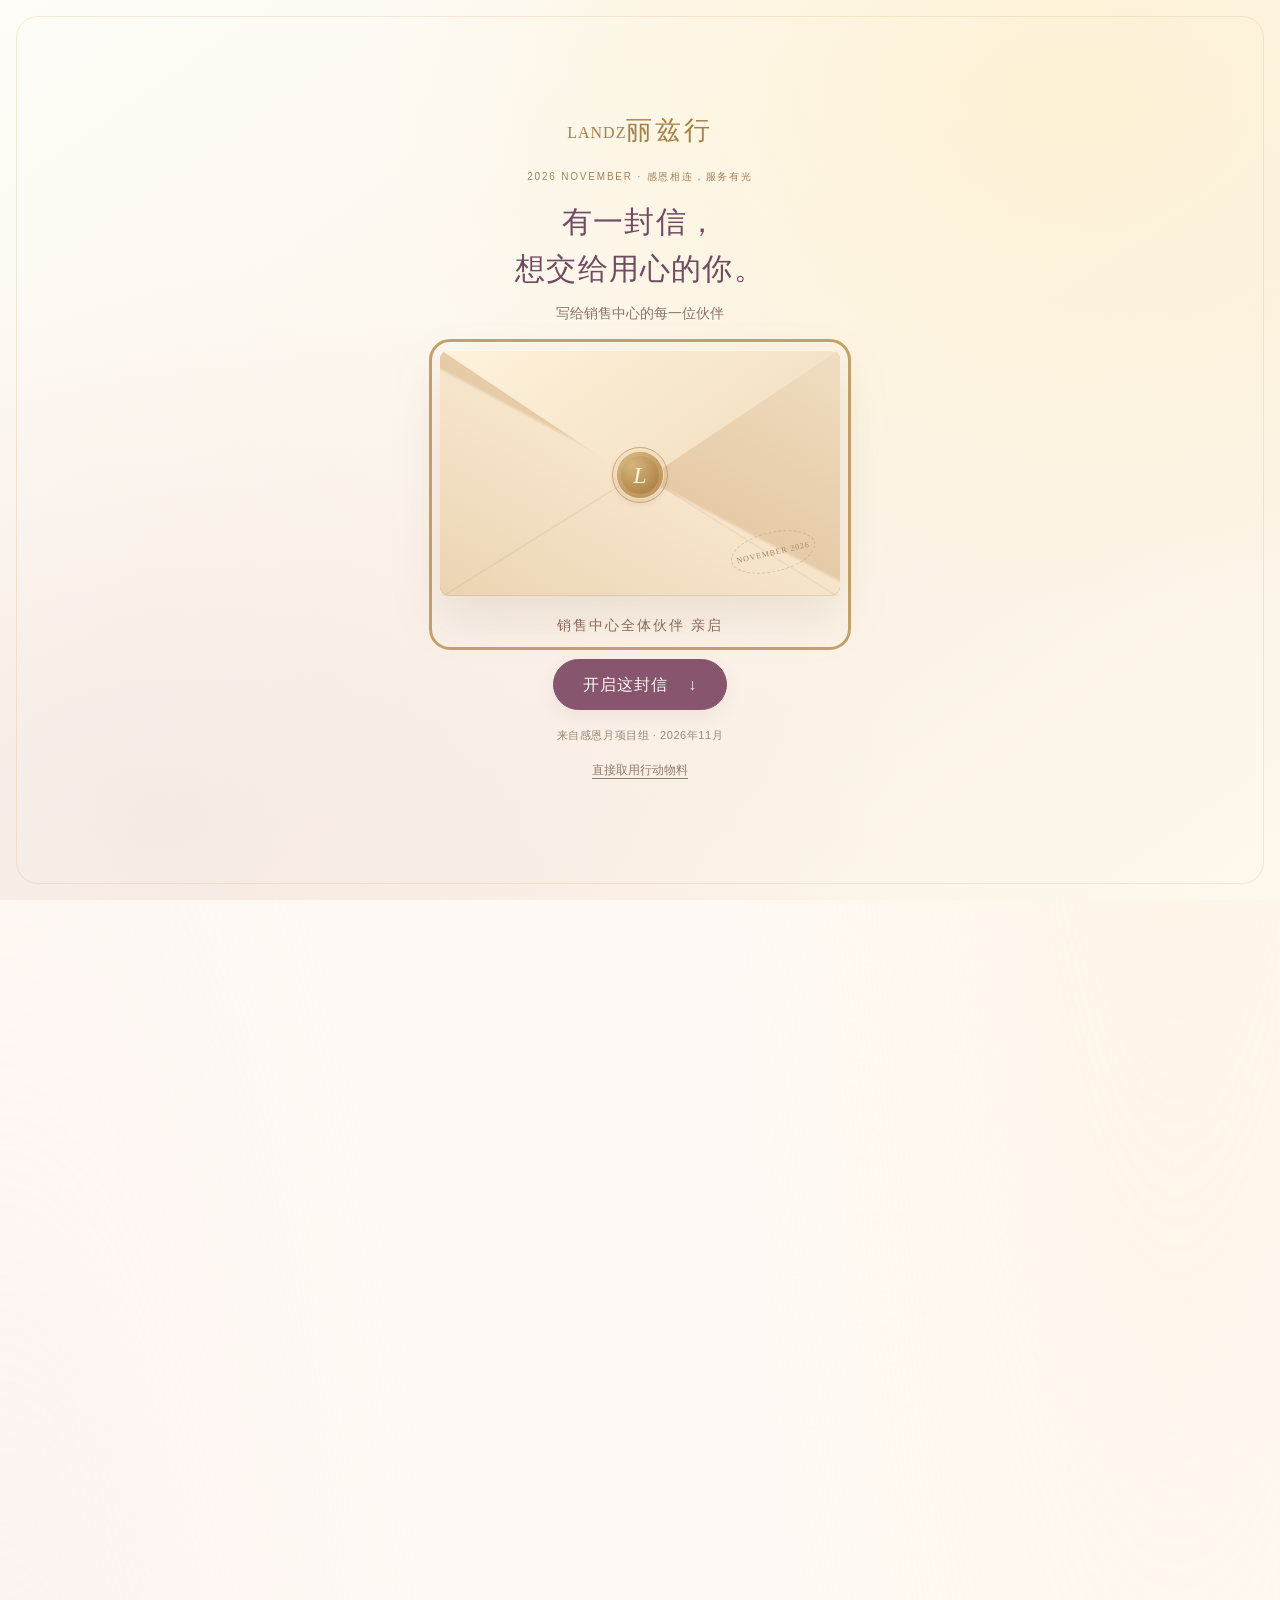
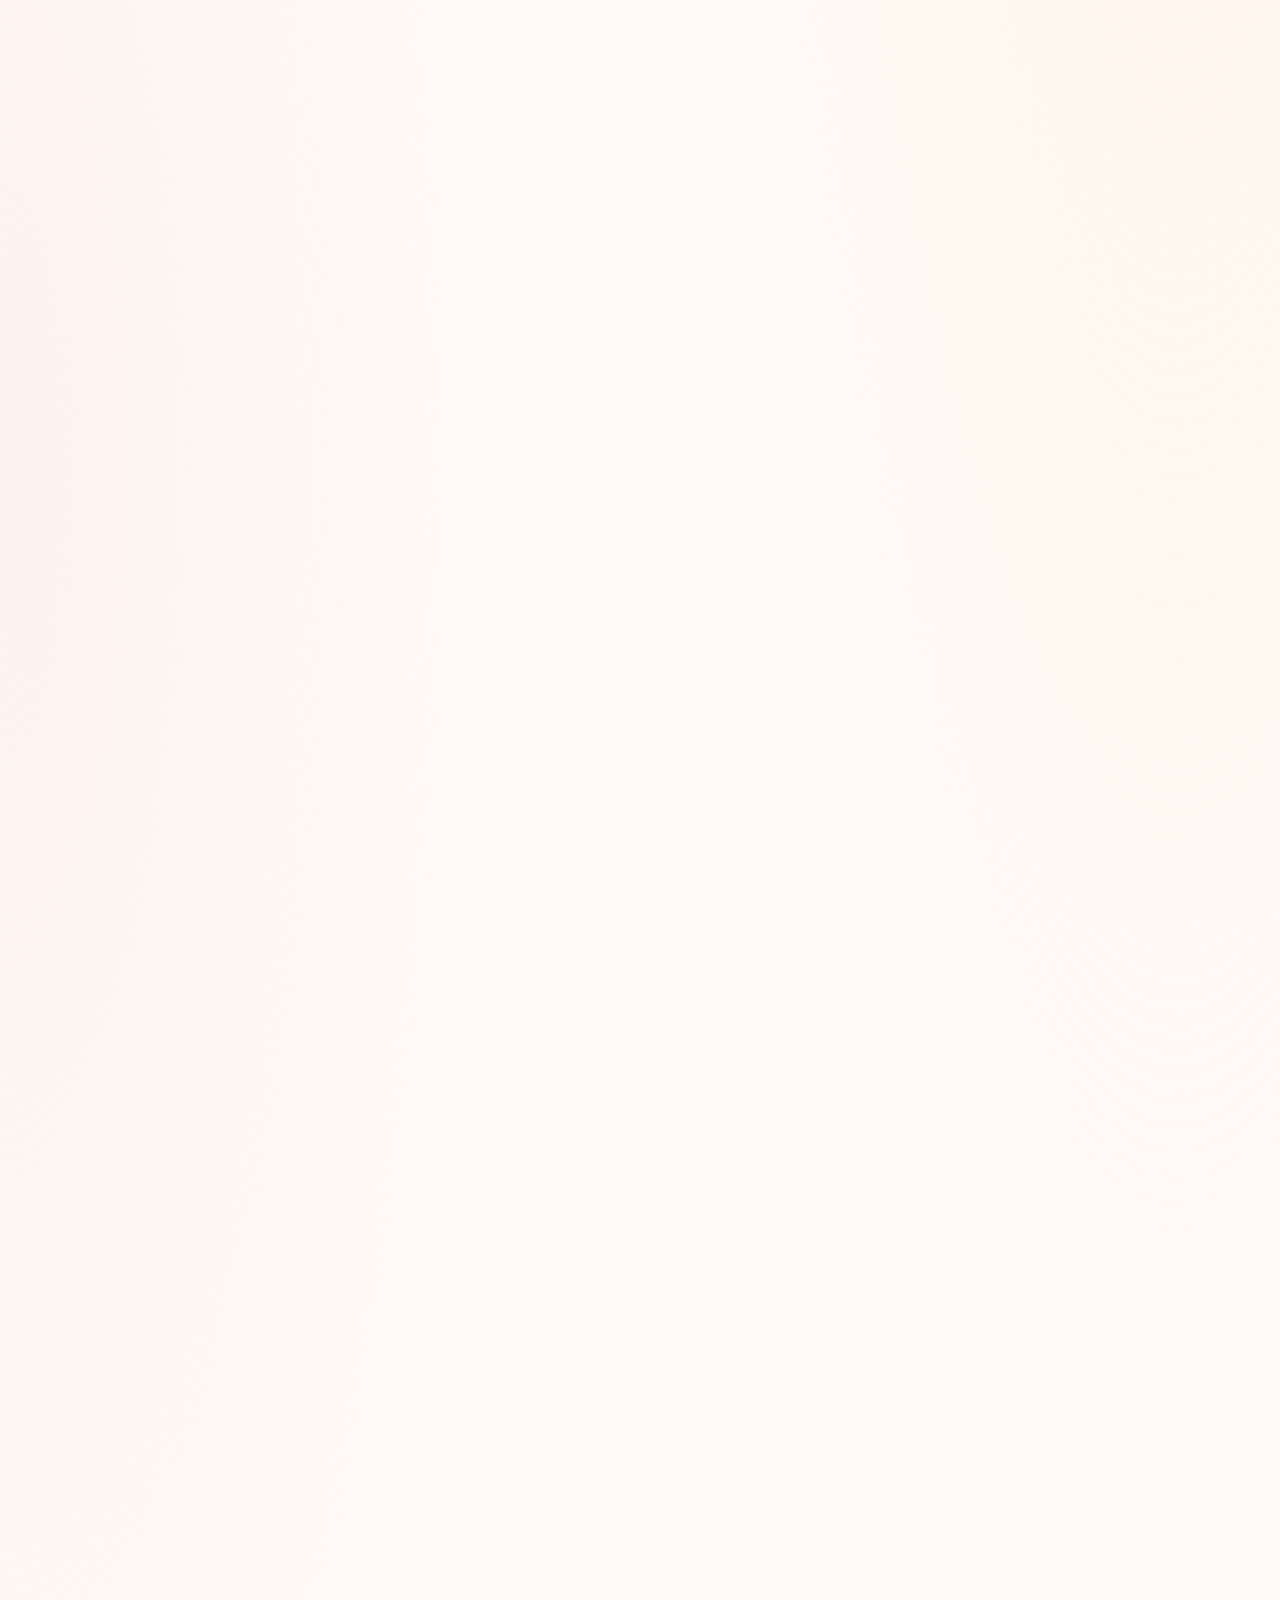
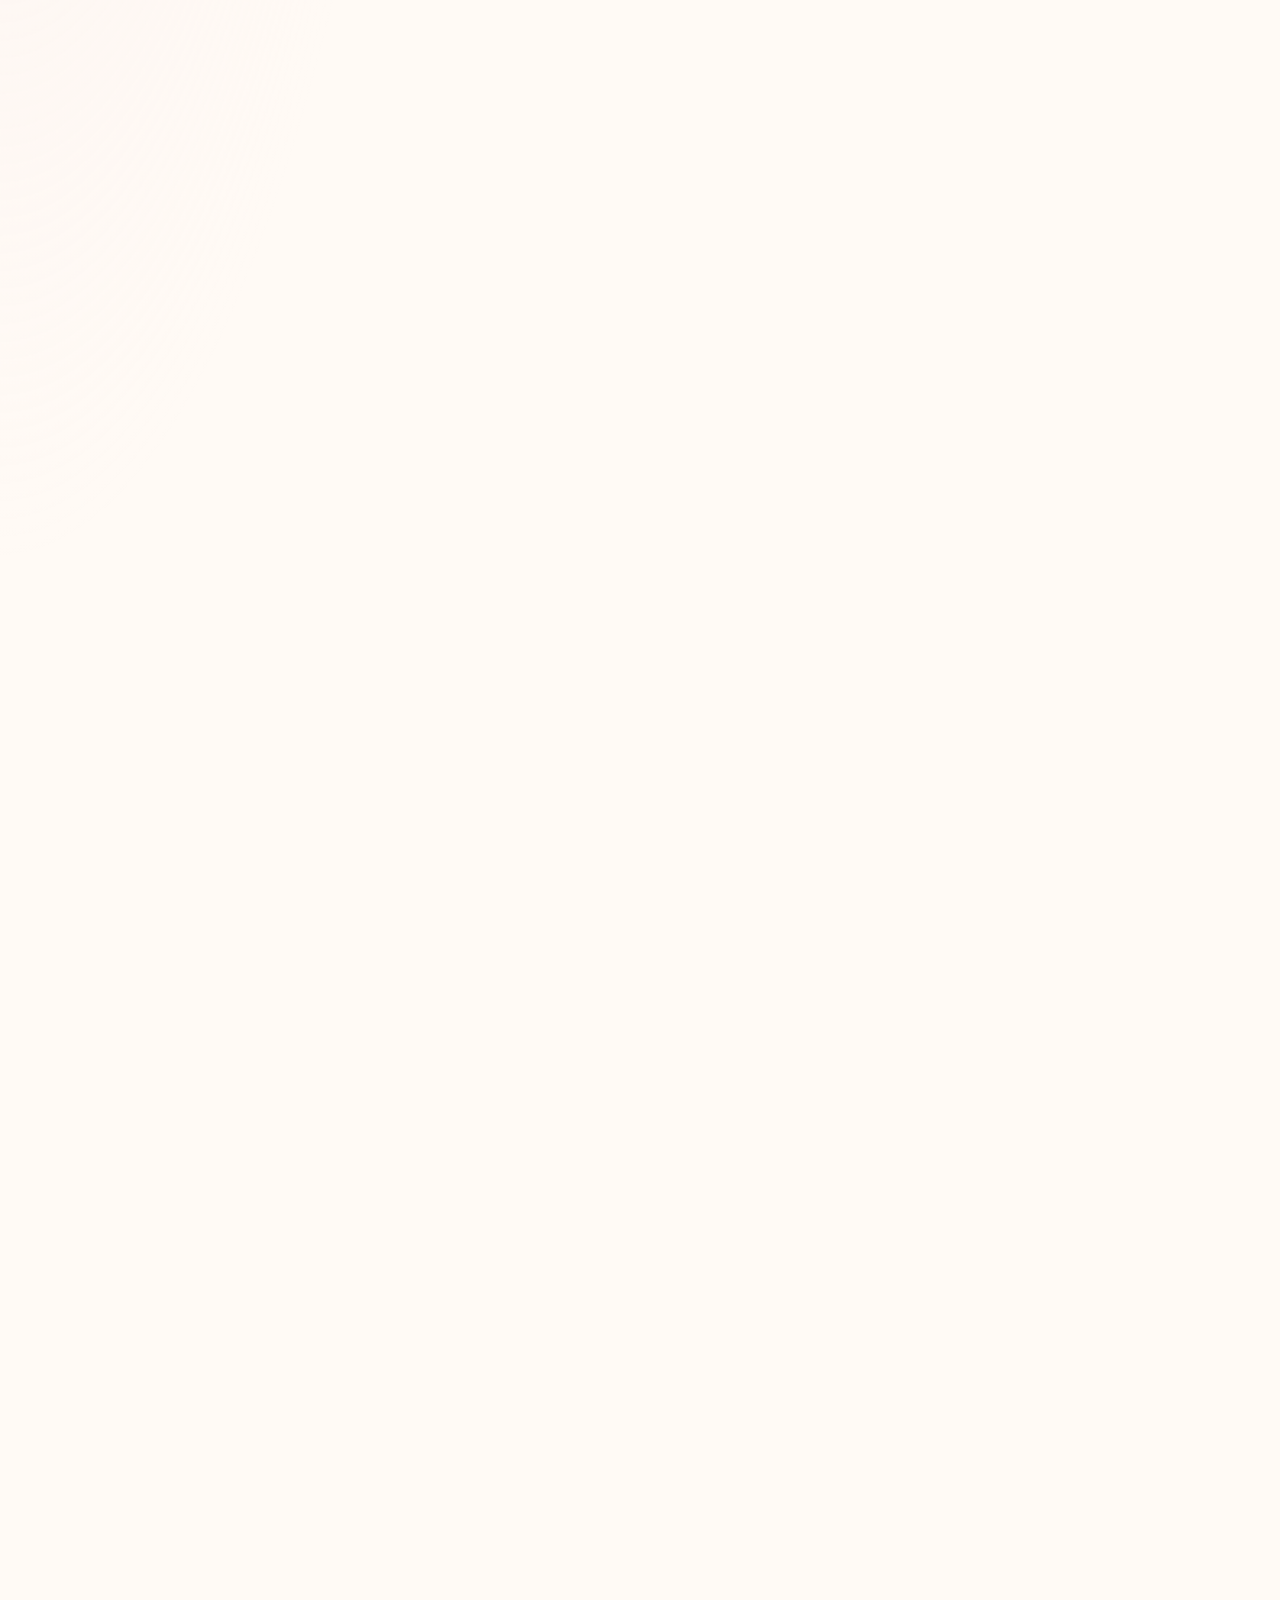
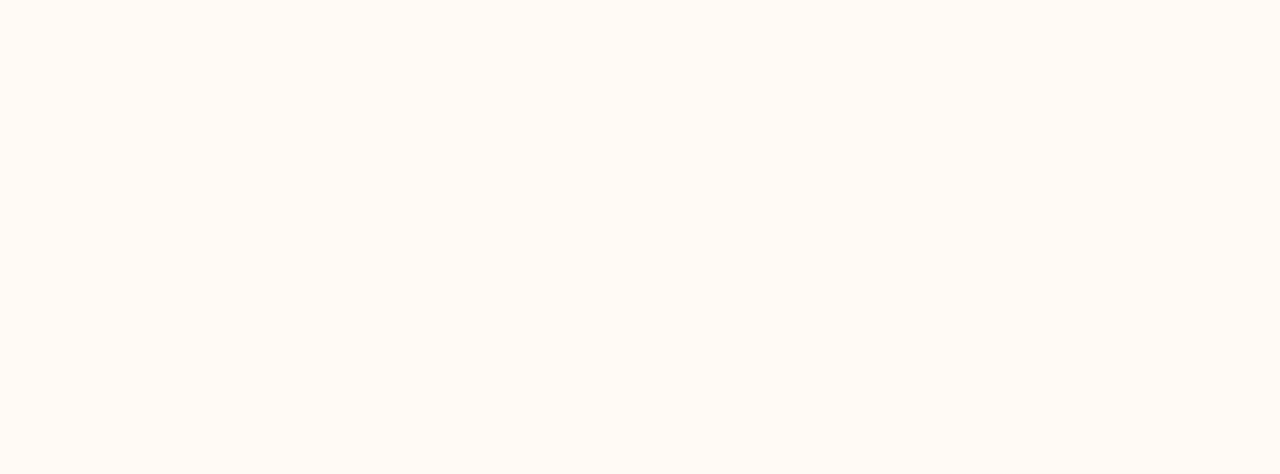
==== commit b4123013: "Organize gratitude messages by audience and show a compact scene directory" ====
--- a/index.html
+++ b/index.html
@@ -6,7 +6,7 @@
   <meta name="theme-color" content="#fff8ee">
   <meta name="description" content="丽兹行11月感恩连接行动包。制作专属贺卡、选用表达文案、挑选伴手礼、下载专业资料，让每一份感谢落到真实服务。">
   <title>丽兹行感恩连接行动包｜贺卡・文案・服务资料</title>
-  <link rel="stylesheet" href="style.css?v=20261102-streamlined">
+  <link rel="stylesheet" href="style.css?v=20261102-scene-directory">
   <link rel="stylesheet" href="card-maker.css?v=20261102-professional-trim-v2">
   <link rel="stylesheet" href="inline-material-upload.css?v=20261102-professional-trim-v2">
   <link rel="stylesheet" href="private-feedback.css?v=20261102-professional-trim-v2">
@@ -43,6 +43,6 @@
   <script src="card-maker.js?v=20261102-professional-trim-v2"></script>
   <script src="inline-material-upload.js?v=20261102-professional-trim-v2"></script>
   <script src="private-feedback.js?v=20261102-professional-trim-v2"></script>
-  <script src="app.js?v=20261102-wechat-copy"></script>
+  <script src="app.js?v=20261102-scene-directory"></script>
 </body>
 </html>
--- a/style.css
+++ b/style.css
@@ -255,3 +255,12 @@
 .gift-more>summary{padding:13px 0;color:#795569;font-weight:600;cursor:pointer}
 .gift-more>.gift-grid{margin:0 0 16px}
 @media(max-width:600px){#gift-results .gift-grid{grid-template-columns:1fr}.gift-more{padding:0 12px}}
+
+/* Scenario directory: short rows until the reader chooses a message. */
+#message-filters .filter-btn small{font-size:.85em;margin-left:3px}
+#message-grid{grid-template-columns:minmax(0,1fr);gap:9px}
+#message-grid .message-card{border-radius:13px}
+#message-grid .message-card summary{padding:13px 18px;min-height:46px}
+#message-grid .message-card h3{display:flex;align-items:baseline;gap:13px}
+#message-grid .scene-no{font:italic 14px Georgia,serif;color:#966f44}
+#message-grid .message-inner{max-width:820px;padding:6px 18px 19px}
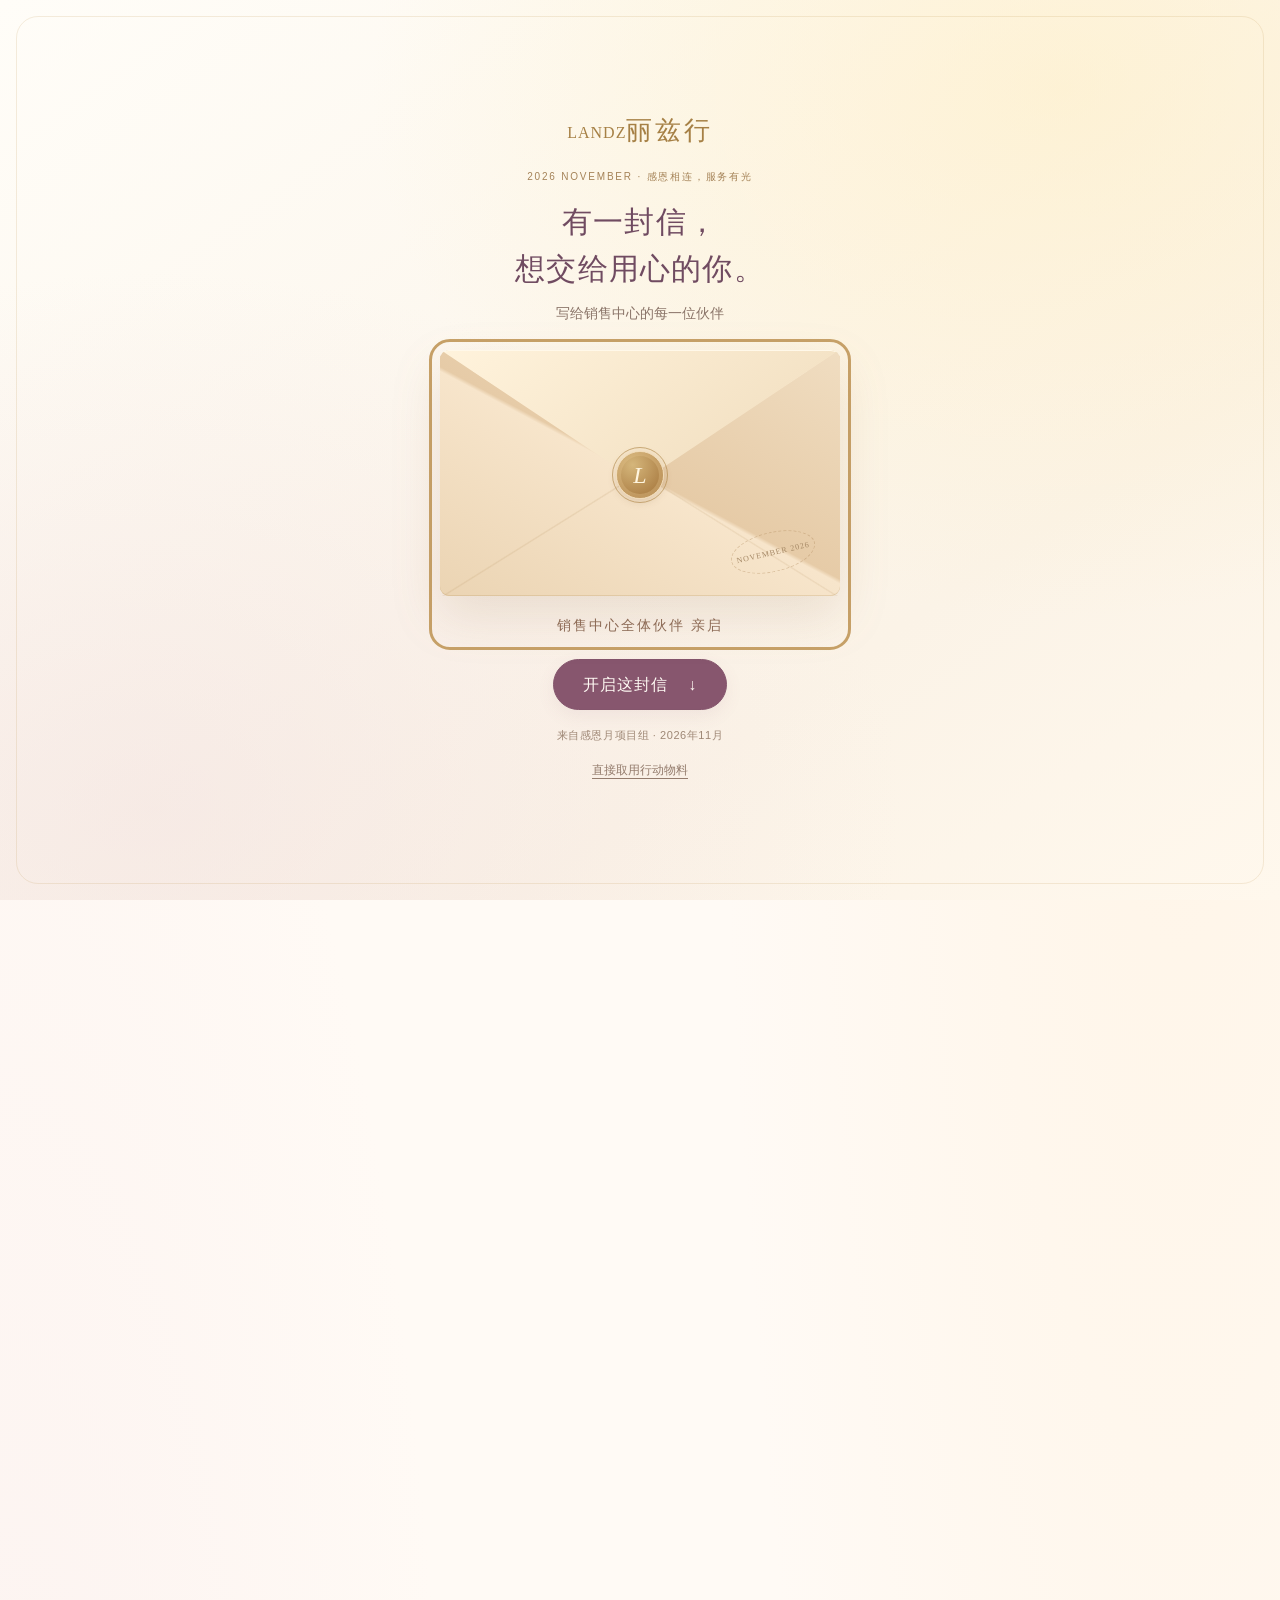
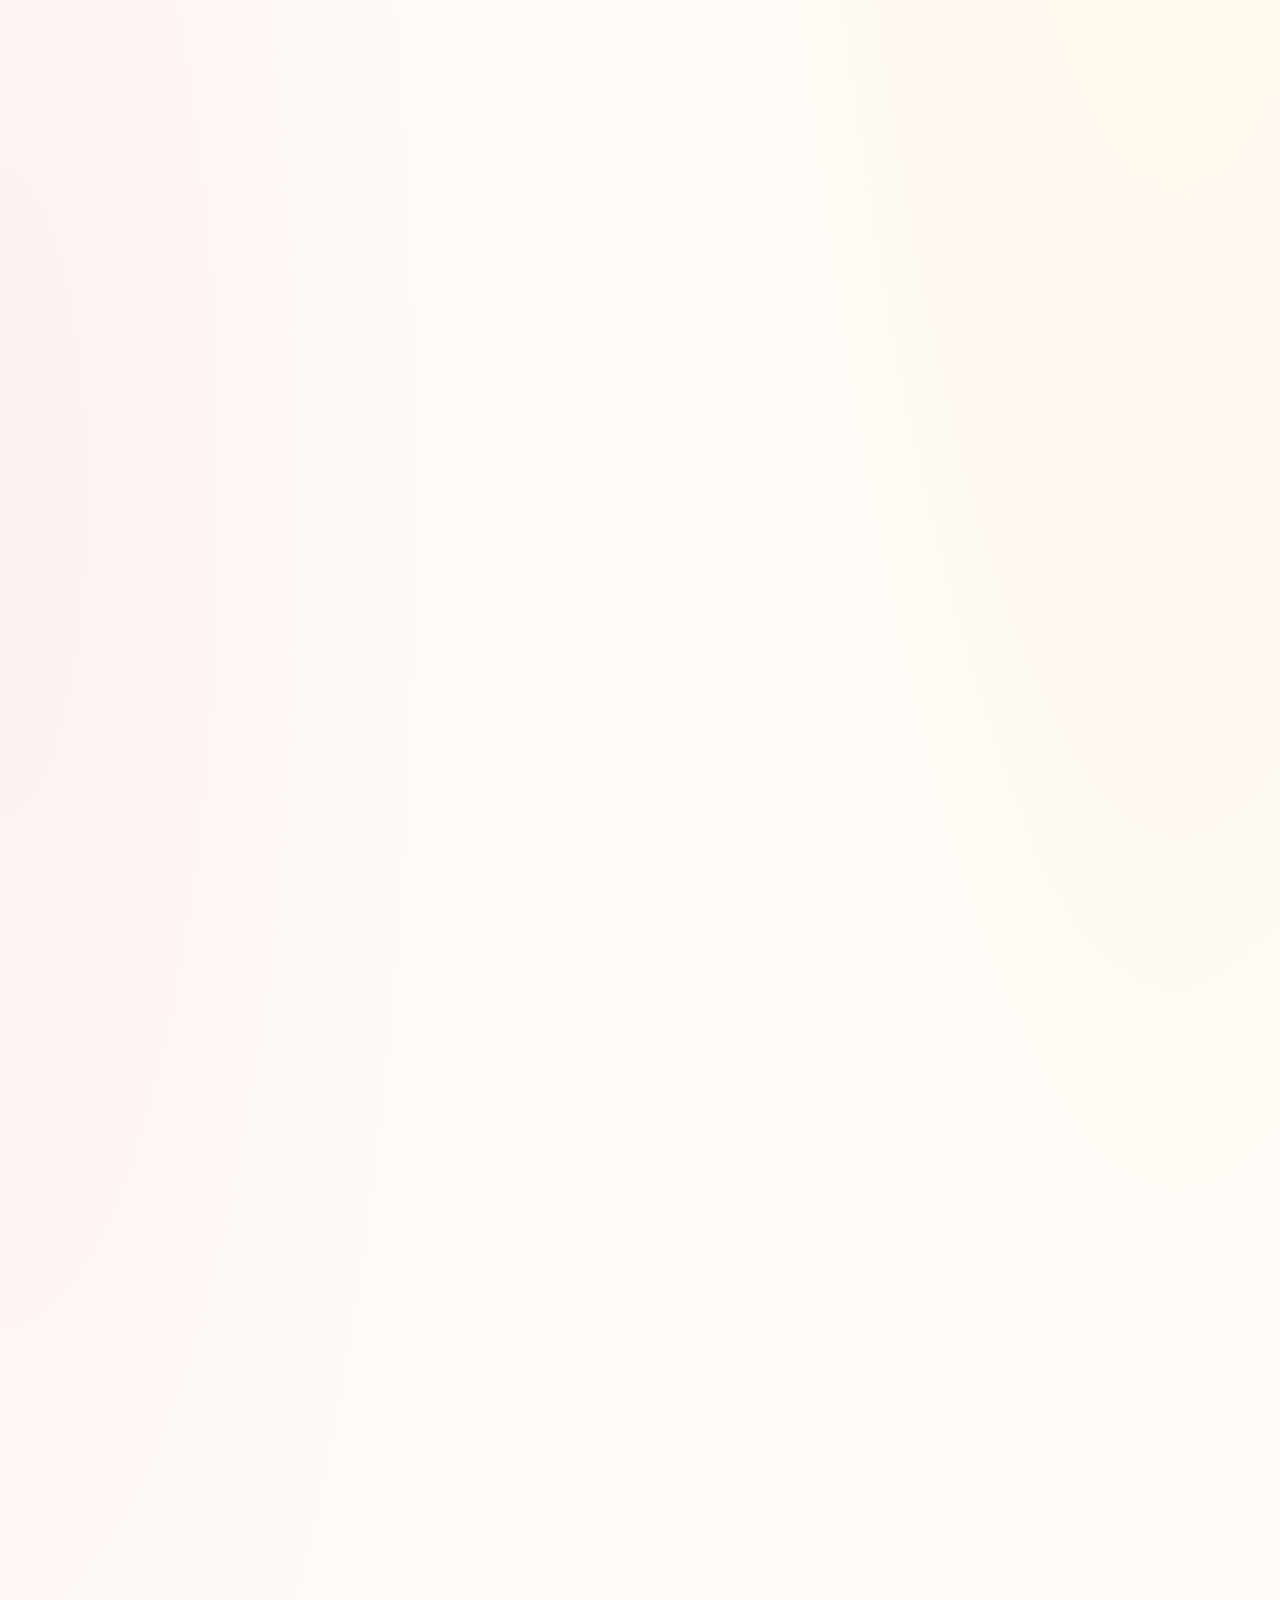
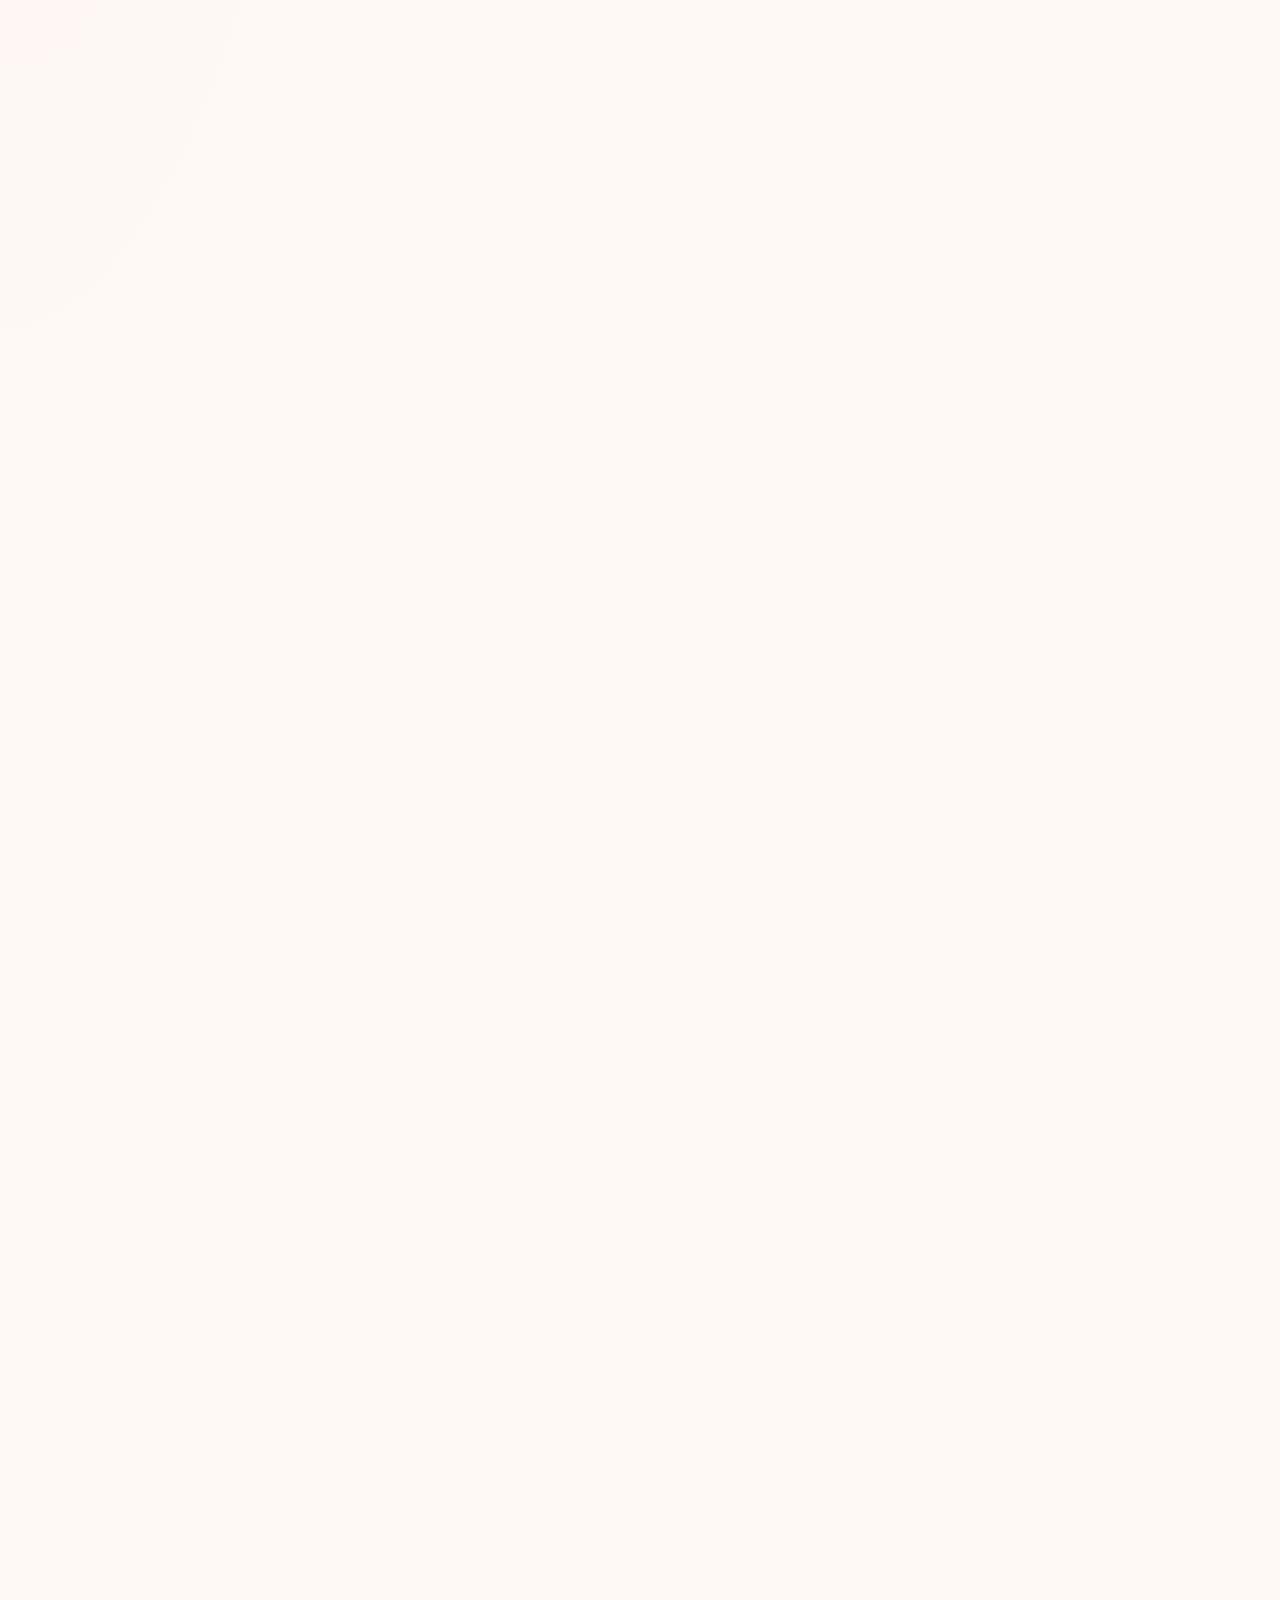
==== commit 7f3a44e7: "Add the Shanghai city report 韧性向前 and confirm the November 4 research release" ====
--- a/index.html
+++ b/index.html
@@ -39,10 +39,10 @@
   <script src="backend-config.js?v=20261102-professional-trim-v2"></script>
   <script src="supabase-adapter.js?v=20261102-professional-trim-v2"></script>
   <script src="assets.js?v=20261102-professional-trim-v2"></script>
-  <script src="content-data.js?v=20261102-wechat-copy"></script>
+  <script src="content-data.js?v=20261103-shanghai-report"></script>
   <script src="card-maker.js?v=20261102-professional-trim-v2"></script>
   <script src="inline-material-upload.js?v=20261102-professional-trim-v2"></script>
   <script src="private-feedback.js?v=20261102-professional-trim-v2"></script>
-  <script src="app.js?v=20261102-scene-directory"></script>
+  <script src="app.js?v=20261103-shanghai-report"></script>
 </body>
 </html>
